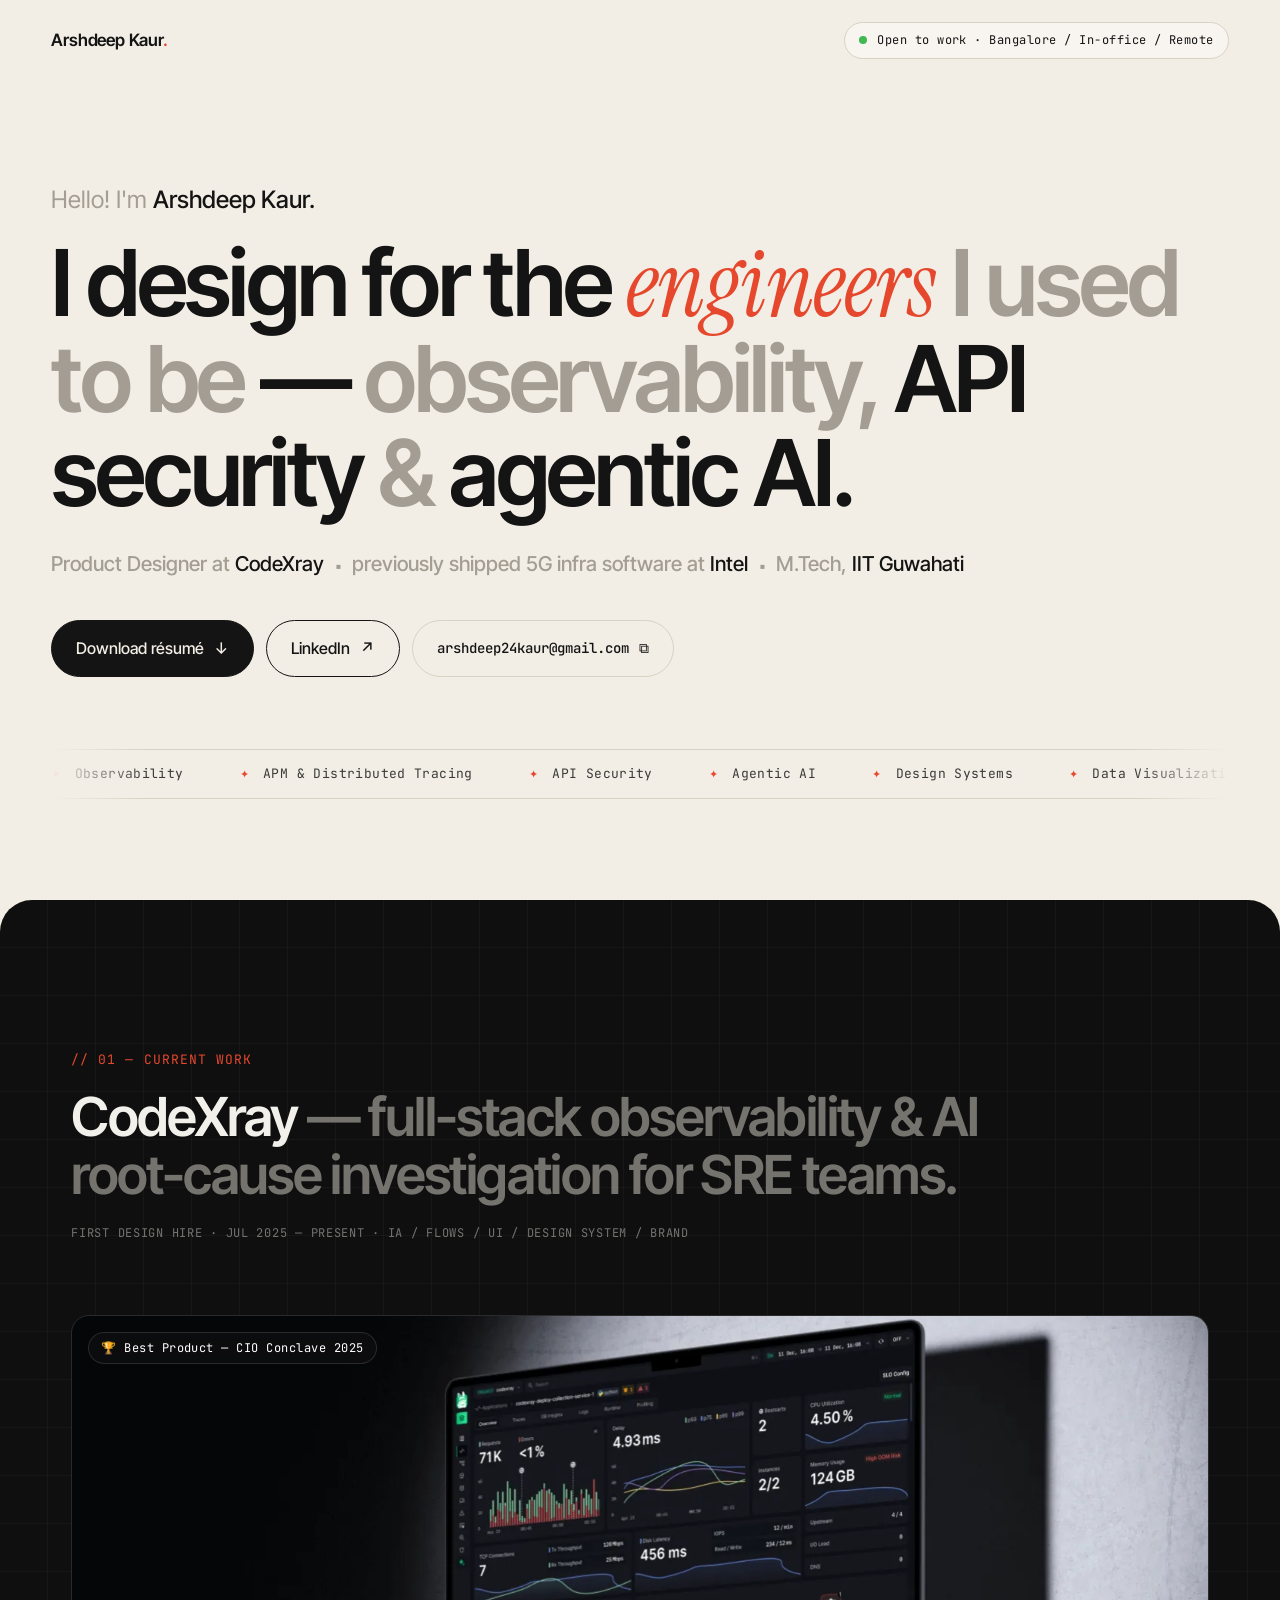
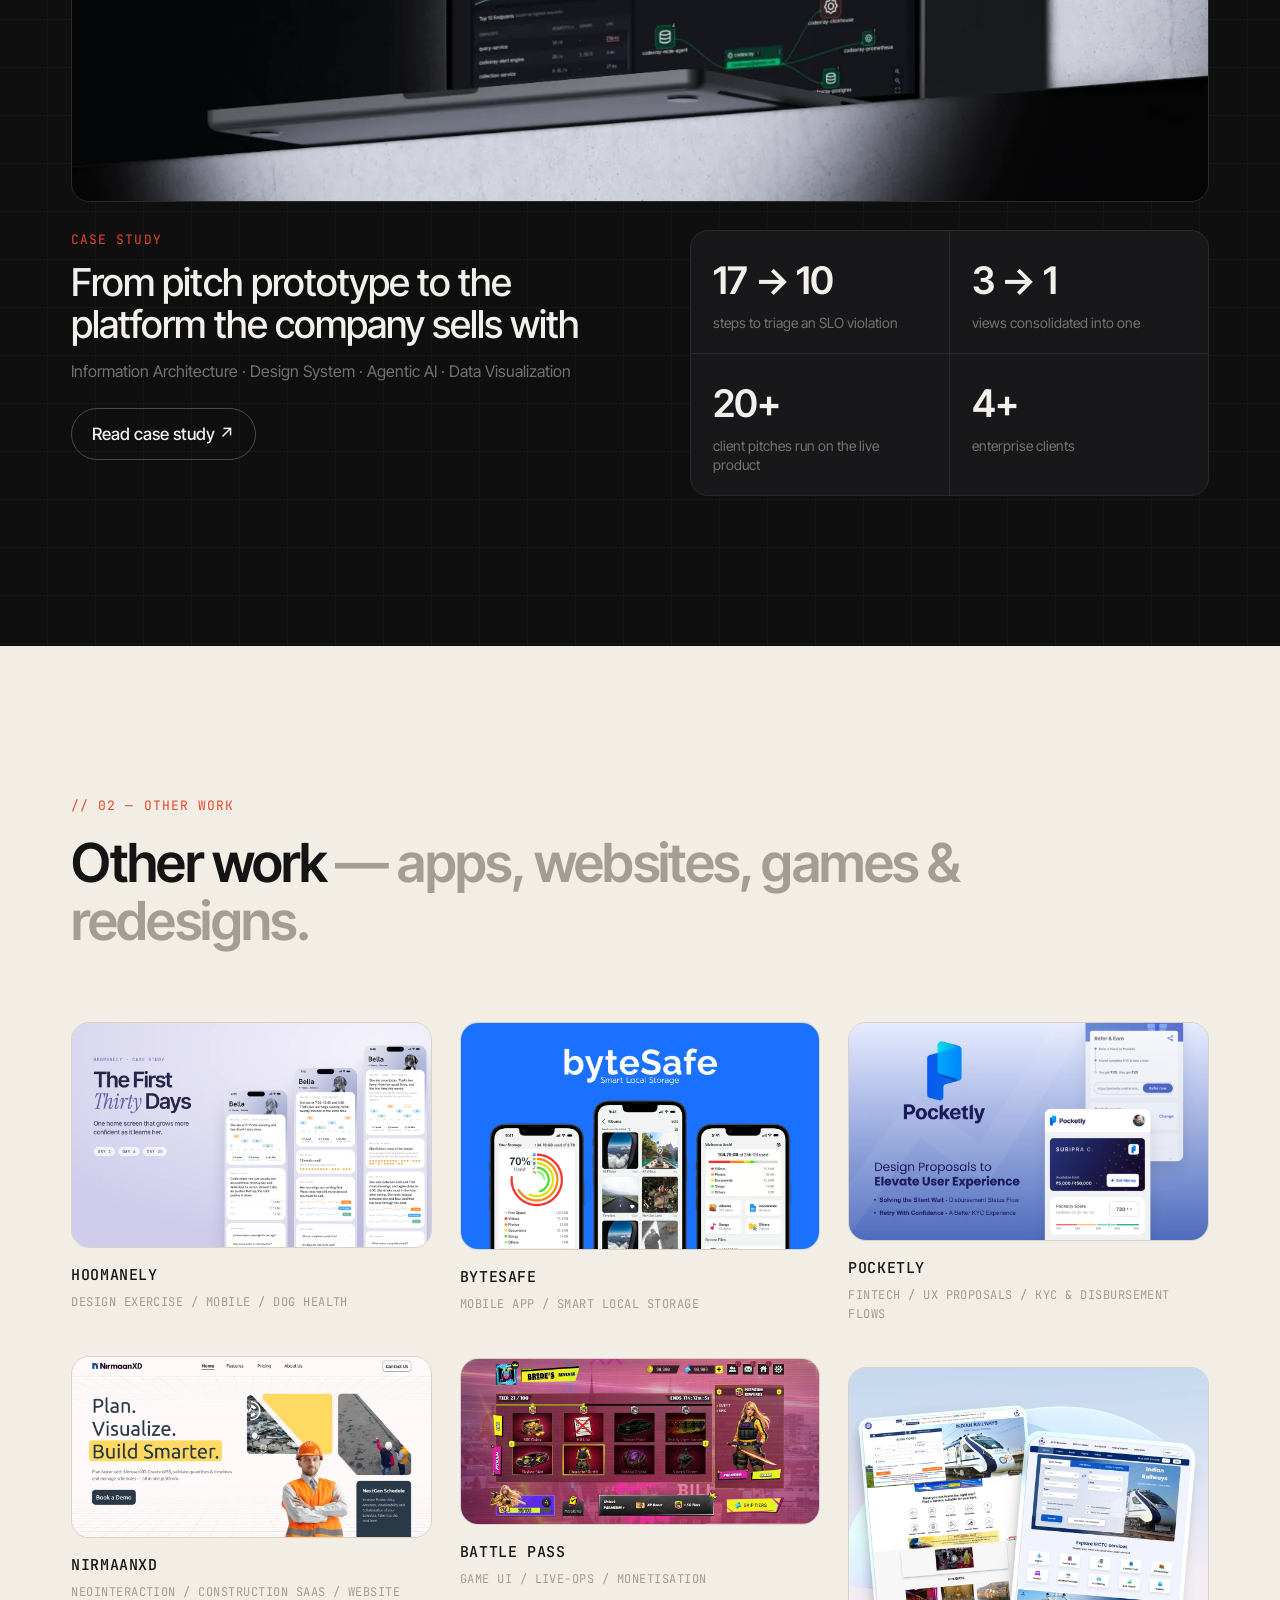
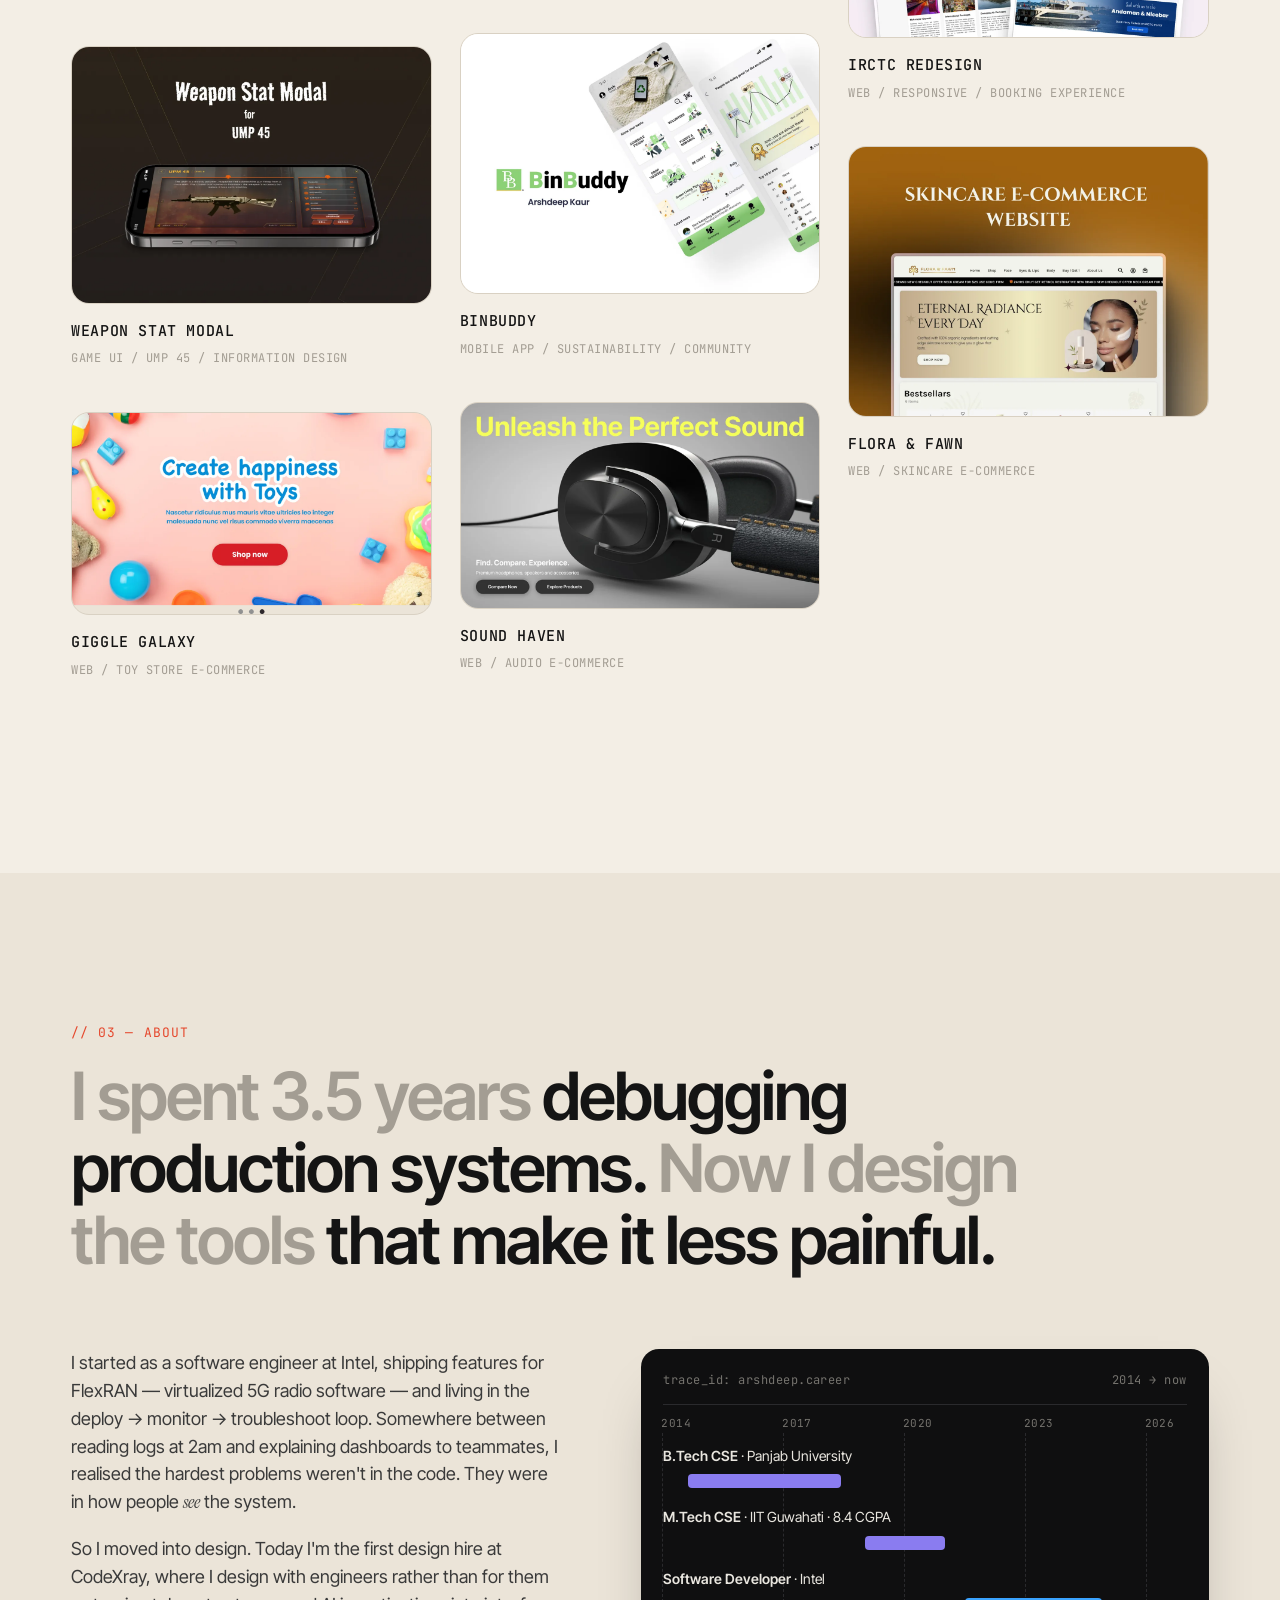
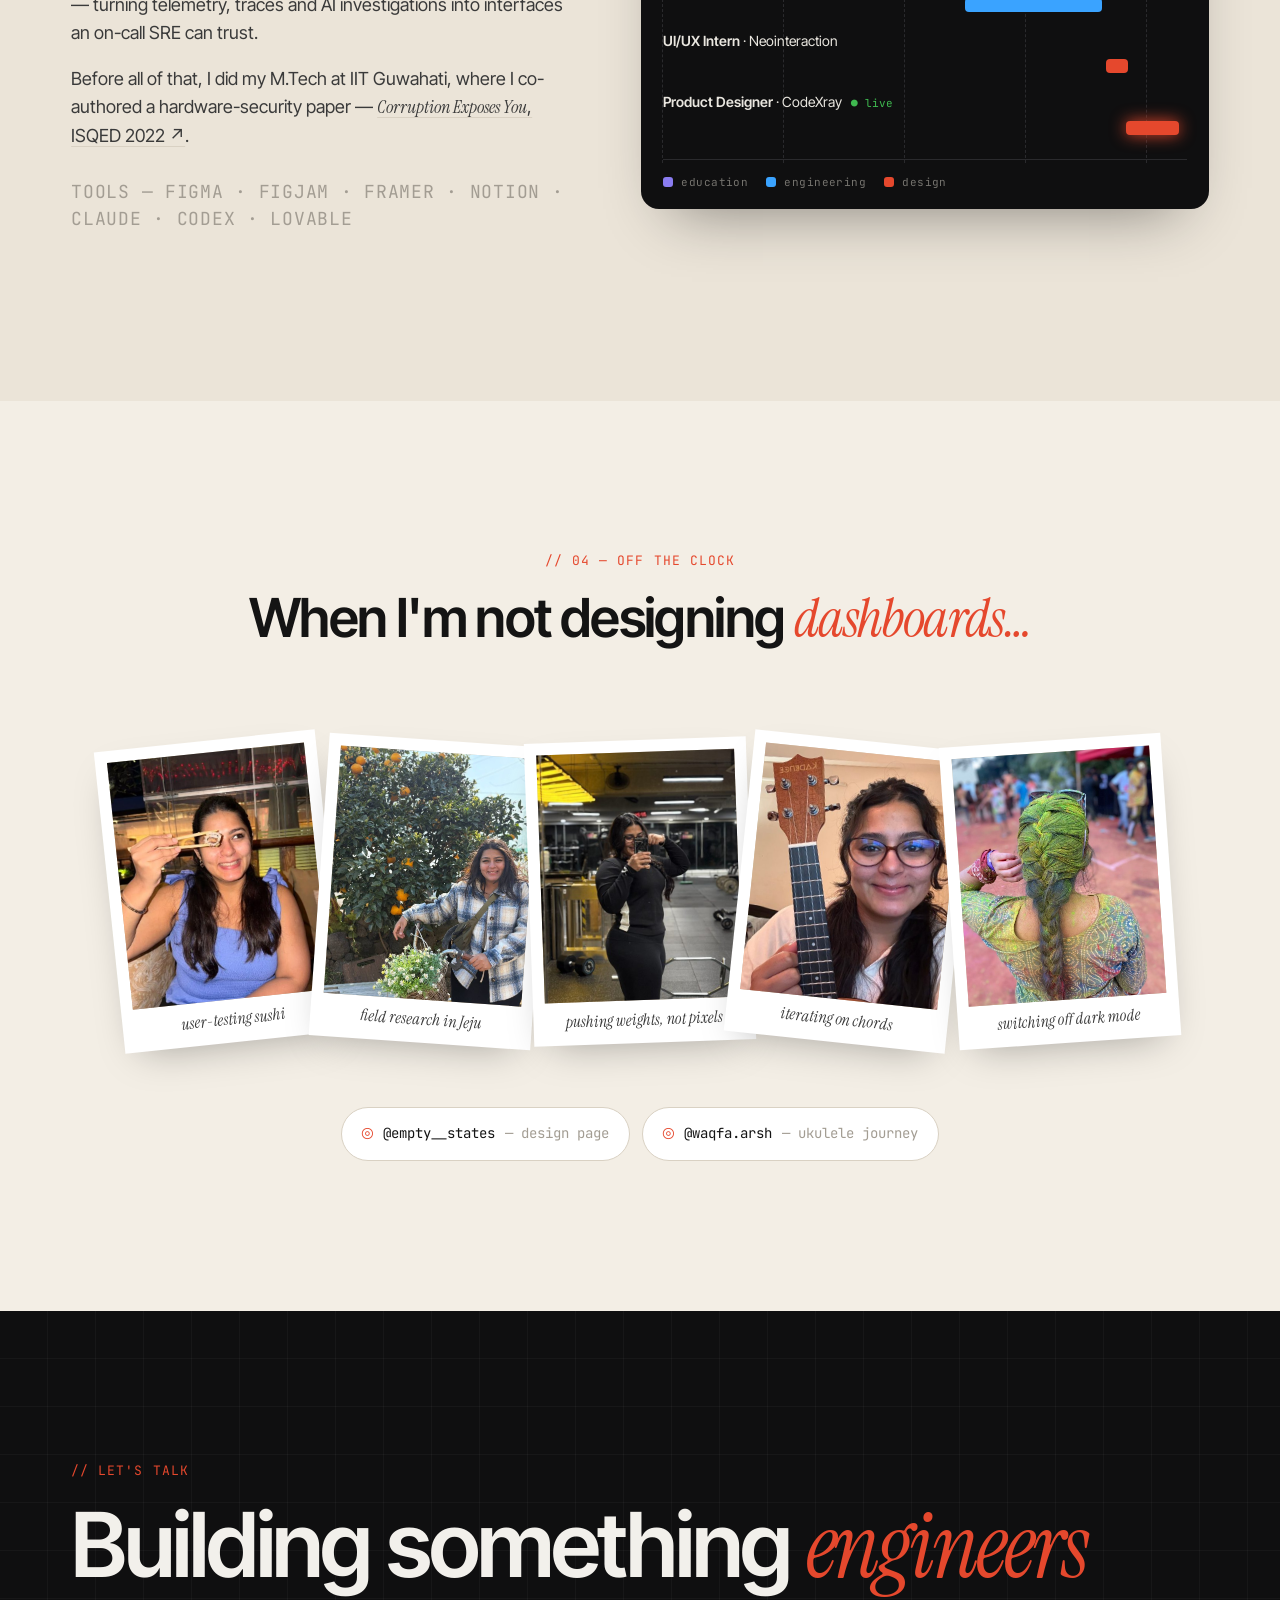
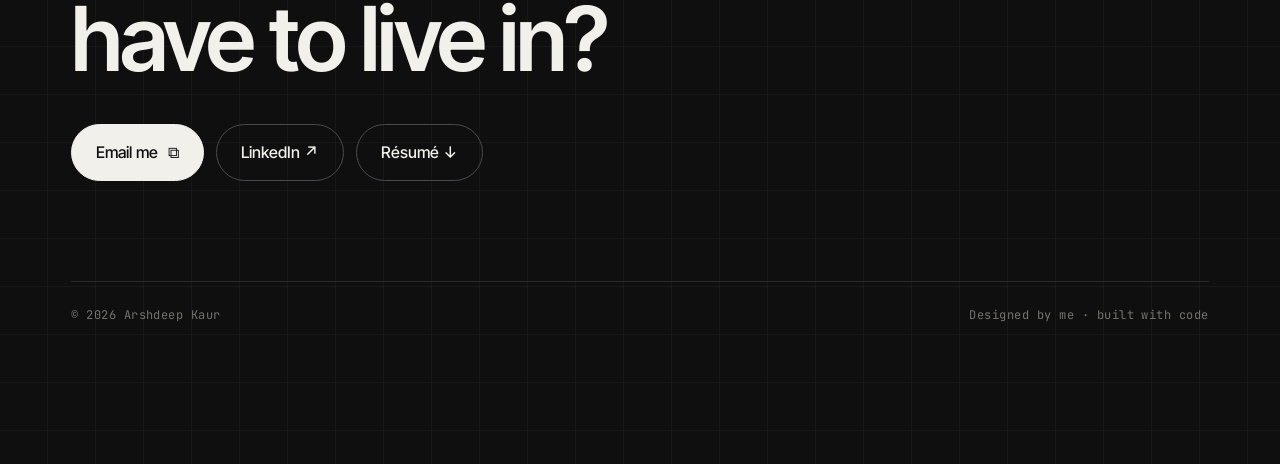
==== index.html @ 804669d0 "Add byteSafe case study page; Hoomanely and byteSafe lead Other work - New bytesafe.html shows the t" ====
<!doctype html>
<html lang="en">
<head>
  <meta charset="utf-8" />
  <meta name="viewport" content="width=device-width, initial-scale=1" />
  <title>Arshdeep Kaur — Product Designer</title>
  <meta name="description" content="Product designer and former software engineer designing observability, API security and agentic AI products for SRE and DevOps teams." />
  <link rel="preconnect" href="https://fonts.googleapis.com" />
  <link rel="preconnect" href="https://fonts.gstatic.com" crossorigin />
  <link href="https://fonts.googleapis.com/css2?family=Instrument+Serif:ital@0;1&family=Inter+Tight:wght@400;500;600;700&family=JetBrains+Mono:wght@400;500&display=swap" rel="stylesheet" />
  <link rel="stylesheet" href="styles.css" />
</head>
<body>

  <!-- ───────────── TOP BAR ───────────── -->
  <header class="topbar">
    <a href="#top" class="logo">Arshdeep Kaur<span class="logo-dot">.</span></a>
    <div class="status"><span class="pulse"></span> Open to work · Bangalore / In-office / Remote</div>
  </header>

  <main id="top">

    <!-- ───────────── 1. HERO (priority 1: who + resume + LinkedIn + email) ───────────── -->
    <section class="hero">
      <p class="hello">Hello! I'm <strong>Arshdeep Kaur.</strong></p>
      <h1 class="headline">
        I design for the <em>engineers</em> <span class="dim">I used to be</span> —
        <span class="dim">observability,</span> API security <span class="dim">&amp;</span> agentic AI.
      </h1>
      <p class="sub">
        <span class="dim">Product Designer at</span> CodeXray <span class="sep">▪</span>
        <span class="dim">previously shipped 5G infra software at</span> Intel <span class="sep">▪</span>
        <span class="dim">M.Tech,</span> IIT Guwahati
      </p>

      <div class="cta-row">
        <a class="btn btn-primary" href="assets/Arshdeep_Kaur_Resume.pdf" target="_blank" rel="noopener">
          Download résumé <span aria-hidden="true">↓</span>
        </a>
        <a class="btn" href="https://www.linkedin.com/in/24arsh/" target="_blank" rel="noopener">
          LinkedIn <span aria-hidden="true">↗</span>
        </a>
        <button class="btn btn-ghost copy-email" data-email="arshdeep24kaur@gmail.com">
          <span class="copy-label">arshdeep24kaur@gmail.com</span> <span aria-hidden="true">⧉</span>
        </button>
      </div>

      <!-- What I design for: domains & skills -->
      <div class="ticker" aria-label="What I design for">
        <div class="ticker-track">
          <span>Observability</span>
          <span>APM &amp; Distributed Tracing</span>
          <span>API Security</span>
          <span>Agentic AI</span>
          <span>Design Systems</span>
          <span>Data Visualization</span>
          <span>Information Architecture</span>
          <span>Enterprise SaaS</span>
          <span>Dashboard &amp; Workflow Design</span>
          <span>Interaction Design</span>
          <span>Prototyping</span>
          <span>Heuristic Evaluation</span>
          <span>Systems Thinking</span>
          <!-- duplicated for seamless loop -->
          <span aria-hidden="true">Observability</span>
          <span aria-hidden="true">APM &amp; Distributed Tracing</span>
          <span aria-hidden="true">API Security</span>
          <span aria-hidden="true">Agentic AI</span>
          <span aria-hidden="true">Design Systems</span>
          <span aria-hidden="true">Data Visualization</span>
          <span aria-hidden="true">Information Architecture</span>
          <span aria-hidden="true">Enterprise SaaS</span>
          <span aria-hidden="true">Dashboard &amp; Workflow Design</span>
          <span aria-hidden="true">Interaction Design</span>
          <span aria-hidden="true">Prototyping</span>
          <span aria-hidden="true">Heuristic Evaluation</span>
          <span aria-hidden="true">Systems Thinking</span>
        </div>
      </div>
    </section>

    <!-- ───────────── 2. CURRENT WORK — CodeXray (priority 1) ───────────── -->
    <section id="work" class="work dark">
      <div class="wrap">
        <div class="section-head">
          <p class="label">// 01 — CURRENT WORK</p>
          <h2>CodeXray <span class="dim">— full-stack observability &amp; AI root-cause investigation for SRE teams.</span></h2>
          <p class="meta">FIRST DESIGN HIRE · JUL 2025 — PRESENT · IA / FLOWS / UI / DESIGN SYSTEM / BRAND</p>
        </div>

        <!-- Case study page: codexray.html (slides in assets/case-studies/codexray-web/) -->
        <a class="feature" href="codexray.html" target="_blank" rel="noopener">
          <div class="cover" style="--img:url('assets/work/codexray.webp');--pos:center 62%">
            <span class="badge">🏆 Best Product — CIO Conclave 2025</span>
          </div>
          <div class="feature-body">
            <div>
              <p class="num">CASE STUDY</p>
              <h3>From pitch prototype to the platform the company sells with</h3>
              <p class="tags">Information Architecture · Design System · Agentic AI · Data Visualization</p>
              <span class="read-link">Read case study ↗</span>
            </div>
            <ul class="stats">
              <li><b>17 → 10</b><span>steps to triage an SLO violation</span></li>
              <li><b>3 → 1</b><span>views consolidated into one</span></li>
              <li><b>20+</b><span>client pitches run on the live product</span></li>
              <li><b>4+</b><span>enterprise clients</span></li>
            </ul>
          </div>
        </a>
      </div>
    </section>

    <!-- ───────────── 3. OTHER WORK (priority 2) ───────────── -->
    <section id="projects" class="projects">
      <div class="wrap">
        <div class="section-head">
          <p class="label">// 02 — OTHER WORK</p>
          <h2>Other work <span class="dim">— apps, websites, games &amp; redesigns.</span></h2>
        </div>

        <!-- Each card: cover in assets/work/, case study PDF in assets/case-studies/ -->
        <div class="proj-grid">
          <a class="proj" href="hoomanely.html" target="_blank" rel="noopener">
            <div class="shot"><img src="assets/work/hoomanely-cover.webp" width="1200" height="750" alt="Hoomanely — The first thirty days of a dog health membership" loading="lazy" /></div>
            <h3>HOOMANELY</h3>
            <p class="mono">DESIGN EXERCISE / MOBILE / DOG HEALTH</p>
          </a>
          <a class="proj" href="bytesafe.html" target="_blank" rel="noopener">
            <div class="shot"><img src="assets/work/bytesafe.webp" width="1200" height="755" alt="byteSafe — Making on-device storage legible" loading="lazy" /></div>
            <h3>BYTESAFE</h3>
            <p class="mono">MOBILE APP / SMART LOCAL STORAGE</p>
          </a>
          <a class="proj" href="assets/case-studies/pocketly.pdf" target="_blank" rel="noopener">
            <div class="shot"><img src="assets/work/pocketly.webp" width="1200" height="726" alt="Pocketly — Design proposals to elevate user experience" loading="lazy" /></div>
            <h3>POCKETLY</h3>
            <p class="mono">FINTECH / UX PROPOSALS / KYC &amp; DISBURSEMENT FLOWS</p>
          </a>
          <a class="proj" href="assets/case-studies/irctc.pdf" target="_blank" rel="noopener">
            <div class="shot"><img src="assets/work/irctc.webp" width="1200" height="900" alt="IRCTC Redesign — Rethinking train booking for India" loading="lazy" /></div>
            <h3>IRCTC REDESIGN</h3>
            <p class="mono">WEB / RESPONSIVE / BOOKING EXPERIENCE</p>
          </a>
          <a class="proj" href="assets/case-studies/nirmaanxd.pdf" target="_blank" rel="noopener">
            <div class="shot"><img src="assets/work/nirmaanxd.webp" width="1200" height="603" alt="NirmaanXD — Plan. Visualize. Build smarter." loading="lazy" /></div>
            <h3>NIRMAANXD</h3>
            <p class="mono">NEOINTERACTION / CONSTRUCTION SAAS / WEBSITE</p>
          </a>
          <a class="proj" href="assets/case-studies/battle-pass.pdf" target="_blank" rel="noopener">
            <div class="shot"><img src="assets/work/battle-pass.webp" width="1200" height="554" alt="Battle Pass — A battle pass players want to grind" loading="lazy" /></div>
            <h3>BATTLE PASS</h3>
            <p class="mono">GAME UI / LIVE-OPS / MONETISATION</p>
          </a>
          <a class="proj" href="assets/case-studies/binbuddy.pdf" target="_blank" rel="noopener">
            <div class="shot"><img src="assets/work/binbuddy.webp" width="1200" height="868" alt="BinBuddy — Turning waste segregation into a habit" loading="lazy" /></div>
            <h3>BINBUDDY</h3>
            <p class="mono">MOBILE APP / SUSTAINABILITY / COMMUNITY</p>
          </a>
          <a class="proj" href="assets/case-studies/weapon-stat.pdf" target="_blank" rel="noopener">
            <div class="shot"><img src="assets/work/weapon-stat.webp" width="1200" height="857" alt="Weapon Stat Modal — Dense stats, read at a glance" loading="lazy" /></div>
            <h3>WEAPON STAT MODAL</h3>
            <p class="mono">GAME UI / UMP 45 / INFORMATION DESIGN</p>
          </a>
          <a class="proj" href="assets/case-studies/flora-n-fawn.pdf" target="_blank" rel="noopener">
            <div class="shot"><img src="assets/work/flora-n-fawn.webp" width="1200" height="900" alt="Flora &amp; Fawn — Ethereal radiance, every day" loading="lazy" /></div>
            <h3>FLORA &AMP; FAWN</h3>
            <p class="mono">WEB / SKINCARE E-COMMERCE</p>
          </a>
          <a class="proj" href="assets/case-studies/sound-haven.pdf" target="_blank" rel="noopener">
            <div class="shot"><img src="assets/work/sound-haven.webp" width="1200" height="686" alt="Sound Haven — Find. Compare. Experience." loading="lazy" /></div>
            <h3>SOUND HAVEN</h3>
            <p class="mono">WEB / AUDIO E-COMMERCE</p>
          </a>
          <a class="proj" href="assets/case-studies/giggle-galaxy.pdf" target="_blank" rel="noopener">
            <div class="shot"><img src="assets/work/giggle-galaxy.webp" width="1200" height="674" alt="Giggle Galaxy — Create happiness with toys" loading="lazy" /></div>
            <h3>GIGGLE GALAXY</h3>
            <p class="mono">WEB / TOY STORE E-COMMERCE</p>
          </a>
        </div>
      </div>
    </section>

    <!-- ───────────── 4. ABOUT — career as a distributed trace (priority 3) ───────────── -->
    <section id="about" class="about">
      <div class="wrap">
        <div class="section-head">
          <p class="label">// 03 — ABOUT</p>
          <h2 class="big">
            <span class="dim">I spent 3.5 years</span> debugging production systems.
            <span class="dim">Now I design the tools</span> that make it less painful.
          </h2>
        </div>

        <div class="about-cols">
          <div class="about-text">
            <p>I started as a software engineer at Intel, shipping features for FlexRAN — virtualized 5G radio software — and living in the deploy → monitor → troubleshoot loop. Somewhere between reading logs at 2am and explaining dashboards to teammates, I realised the hardest problems weren't in the code. They were in how people <em>see</em> the system.</p>
            <p>So I moved into design. Today I'm the first design hire at CodeXray, where I design with engineers rather than for them — turning telemetry, traces and AI investigations into interfaces an on-call SRE can trust.</p>
            <p>Before all of that, I did my M.Tech at IIT Guwahati, where I co-authored a hardware-security paper — <a class="text-link" href="https://ieeexplore.ieee.org/document/9806219" target="_blank" rel="noopener"><em>Corruption Exposes You</em>, ISQED 2022 ↗</a>.</p>
            <p class="mono small">TOOLS — FIGMA · FIGJAM · FRAMER · NOTION · CLAUDE · CODEX · LOVABLE</p>
          </div>

          <!-- Career rendered as a trace waterfall — fitting for an observability designer -->
          <div class="trace" aria-label="Career timeline">
            <div class="trace-head mono">
              <span>trace_id: arshdeep.career</span><span>2014 → now</span>
            </div>
            <div class="trace-axis mono"><span style="--at:0">2014</span><span style="--at:3">2017</span><span style="--at:6">2020</span><span style="--at:9">2023</span><span style="--at:12">2026</span></div>

            <div class="span" style="--s:0.6;--e:4.4" data-kind="edu">
              <div class="span-label"><b>B.Tech CSE</b> · Panjab University</div>
              <div class="span-bar"><i></i></div>
            </div>
            <div class="span" style="--s:5;--e:7" data-kind="edu">
              <div class="span-label"><b>M.Tech CSE</b> · IIT Guwahati · 8.4 CGPA</div>
              <div class="span-bar"><i></i></div>
            </div>
            <div class="span" style="--s:7.5;--e:10.9" data-kind="eng">
              <div class="span-label"><b>Software Developer</b> · Intel</div>
              <div class="span-bar"><i></i></div>
            </div>
            <div class="span" style="--s:11;--e:11.55" data-kind="design">
              <div class="span-label"><b>UI/UX Intern</b> · Neointeraction</div>
              <div class="span-bar"><i></i></div>
            </div>
            <div class="span live" style="--s:11.5;--e:12.8" data-kind="design">
              <div class="span-label"><b>Product Designer</b> · CodeXray <span class="live-tag">● live</span></div>
              <div class="span-bar"><i></i></div>
            </div>

            <div class="trace-legend mono">
              <span data-kind="edu">education</span><span data-kind="eng">engineering</span><span data-kind="design">design</span>
            </div>
          </div>
        </div>
      </div>
    </section>

    <!-- ───────────── 5. LIFE / PERSONAL (priority 4) ───────────── -->
    <section id="life" class="life">
      <div class="wrap">
        <div class="section-head center">
          <p class="label">// 04 — OFF THE CLOCK</p>
          <h2>When I'm not designing <span class="serif">dashboards…</span></h2>
        </div>

        <!--
          Replace photos: drop images in assets/life/ and update --img.
          Edit the caption text under each polaroid.
        -->
        <div class="polaroids">
          <figure class="polaroid" style="--r:-6deg;--img:url('assets/life/sushi.jpg');--pos:50% 35%"><div class="pic"></div><figcaption>user-testing sushi</figcaption></figure>
          <figure class="polaroid" style="--r:4deg;--img:url('assets/life/jeju.jpg');--pos:60% 40%"><div class="pic"></div><figcaption>field research in Jeju</figcaption></figure>
          <figure class="polaroid" style="--r:-2deg;--img:url('assets/life/gym.jpg');--pos:50% 40%"><div class="pic"></div><figcaption>pushing weights, not pixels</figcaption></figure>
          <figure class="polaroid" style="--r:6deg;--img:url('assets/life/ukulele.jpg');--pos:50% 40%"><div class="pic"></div><figcaption>iterating on chords</figcaption></figure>
          <figure class="polaroid" style="--r:-4deg;--img:url('assets/life/holi.jpg');--pos:50% 30%"><div class="pic"></div><figcaption>switching off dark mode</figcaption></figure>
        </div>

        <div class="insta-row">
          <a class="insta" href="https://instagram.com/empty__states" target="_blank" rel="noopener">
            <span class="insta-ico">◎</span> @empty__states <span class="dim">— design page</span>
          </a>
          <a class="insta" href="https://instagram.com/waqfa.arsh" target="_blank" rel="noopener">
            <span class="insta-ico">◎</span> @waqfa.arsh <span class="dim">— ukulele journey</span>
          </a>
        </div>
      </div>
    </section>

    <!-- ───────────── CONTACT ───────────── -->
    <section id="contact" class="contact dark">
      <div class="wrap">
        <p class="label">// LET'S TALK</p>
        <h2 class="contact-title">Building something <em>engineers</em> have to live in?</h2>
        <div class="cta-row">
          <button class="btn btn-primary light copy-email" data-email="arshdeep24kaur@gmail.com">Email me <span aria-hidden="true">⧉</span></button>
          <a class="btn light-outline" href="https://www.linkedin.com/in/24arsh/" target="_blank" rel="noopener">LinkedIn ↗</a>
          <a class="btn light-outline" href="assets/Arshdeep_Kaur_Resume.pdf" target="_blank" rel="noopener">Résumé ↓</a>
        </div>
        <footer class="foot mono">
          <span>© 2026 Arshdeep Kaur</span>
          <span>Designed by me · built with code</span>
        </footer>
      </div>
    </section>
  </main>

  <!-- ───────────── FLOATING DOCK NAV ───────────── -->
  <nav class="dock" aria-label="Sections">
    <a href="#work">Work</a>
    <a href="#projects">Projects</a>
    <a href="#about">About</a>
    <a href="#life">Life</a>
    <a class="dock-cta" href="assets/Arshdeep_Kaur_Resume.pdf" target="_blank" rel="noopener">Résumé ↓</a>
  </nav>

  <div class="toast" role="status" aria-live="polite"></div>

  <script src="script.js"></script>
</body>
</html>
---- styles.css ----
/* ───────────── Tokens ───────────── */
:root {
  --paper: #f3eee5;
  --paper-2: #ebe4d8;
  --ink: #141414;
  --ink-2: #3a3a3a;
  --dim: #a39d93;
  --line: #d9d1c3;
  --accent: #e5482d;        /* signal / alert red */
  --ok: #3fb950;            /* "healthy" green */
  --dark: #0f0f10;
  --dark-2: #18181a;
  --dark-line: #2a2a2d;
  --dark-dim: #75736e;

  --edu: #8a7cf0;
  --eng: #3aa3ff;
  --design: #e5482d;

  --serif: "Instrument Serif", Georgia, serif;
  --sans: "Inter Tight", system-ui, -apple-system, sans-serif;
  --mono: "JetBrains Mono", ui-monospace, monospace;

  --pad: clamp(16px, 4vw, 56px);
  --radius: 18px;
}

* { box-sizing: border-box; margin: 0; padding: 0; }
html { scroll-behavior: smooth; }
body {
  background: var(--paper);
  color: var(--ink);
  font-family: var(--sans);
  font-size: 17px;
  line-height: 1.55;
  -webkit-font-smoothing: antialiased;
  overflow-x: hidden;
}
a { color: inherit; text-decoration: none; }
button { font: inherit; color: inherit; background: none; border: 0; cursor: pointer; }
em { font-family: var(--serif); font-style: italic; font-weight: 400; }
.serif { font-family: var(--serif); font-style: italic; font-weight: 400; }
.mono { font-family: var(--mono); font-size: 13px; letter-spacing: .04em; }
.small { font-size: 12px; }
.dim { color: var(--dim); }
.wrap { max-width: 1240px; margin: 0 auto; padding: 0 var(--pad); }

/* ───────────── Top bar ───────────── */
.topbar {
  position: absolute; inset: 0 0 auto 0; z-index: 5;
  display: flex; justify-content: space-between; align-items: center;
  padding: 22px var(--pad);
}
.logo { font-weight: 600; letter-spacing: -.01em; }
.logo-dot { color: var(--accent); }
.status {
  display: flex; align-items: center; gap: 10px;
  font-family: var(--mono); font-size: 12px; letter-spacing: .04em;
  padding: 8px 14px; border: 1px solid var(--line); border-radius: 999px;
  background: rgba(255,255,255,.4);
}
.pulse { width: 8px; height: 8px; border-radius: 50%; background: var(--ok); position: relative; }
.pulse::after {
  content: ""; position: absolute; inset: -4px; border-radius: 50%;
  border: 2px solid var(--ok); opacity: 0; animation: ping 2s infinite;
}
@keyframes ping { 0% { transform: scale(.5); opacity: .8; } 100% { transform: scale(1.6); opacity: 0; } }

/* ───────────── Hero ───────────── */
.hero {
  min-height: 100svh;
  display: flex; flex-direction: column; justify-content: center;
  padding: 120px var(--pad) 40px;
  max-width: 1340px; margin: 0 auto;
}
.hello { font-size: clamp(18px, 2vw, 24px); color: var(--dim); margin-bottom: 18px; }
.hello strong { color: var(--ink); font-weight: 500; }
.headline {
  font-size: clamp(40px, 7.2vw, 104px);
  line-height: 1.02; letter-spacing: -.035em; font-weight: 600;
  max-width: 14.5em;
}
.headline em { color: var(--accent); letter-spacing: -.01em; }
.sub { margin-top: 28px; font-size: clamp(16px, 1.6vw, 21px); font-weight: 500; }
.sep { color: var(--dim); margin: 0 6px; font-size: .7em; }

.cta-row { display: flex; flex-wrap: wrap; gap: 12px; margin-top: 40px; }
.btn {
  display: inline-flex; align-items: center; gap: 10px;
  padding: 15px 24px; border-radius: 999px;
  border: 1.5px solid var(--ink); font-weight: 500; font-size: 16px;
  transition: transform .2s ease, box-shadow .2s ease, background .2s;
  box-shadow: 0 0 0 var(--ink);
}
.btn:hover { transform: translate(-3px, -3px); box-shadow: 4px 4px 0 var(--ink); }
.btn-primary { background: var(--ink); color: var(--paper); }
.btn-primary:hover { box-shadow: 4px 4px 0 var(--accent); }
.btn-ghost { border-color: var(--line); font-family: var(--mono); font-size: 14px; }
.btn-ghost:hover { border-color: var(--ink); }

/* Ticker */
.ticker {
  margin-top: clamp(48px, 8vh, 96px);
  border-top: 1px solid var(--line); border-bottom: 1px solid var(--line);
  overflow: hidden; mask-image: linear-gradient(90deg, transparent, #000 8%, #000 92%, transparent);
}
.ticker-track {
  display: flex; gap: 56px; width: max-content; padding: 14px 0;
  font-family: var(--mono); font-size: 13px; letter-spacing: .03em; color: var(--ink-2);
  animation: scroll 40s linear infinite;
}
.ticker-track span::before { content: "✦"; color: var(--accent); margin-right: 14px; font-size: 11px; }
.ticker-track b { color: var(--ink); font-weight: 500; }
.ticker:hover .ticker-track { animation-play-state: paused; }
@keyframes scroll { to { transform: translateX(-50%); } }

/* ───────────── Section heads ───────────── */
section { padding: clamp(80px, 12vw, 150px) 0; }
.label { font-family: var(--mono); font-size: 13px; letter-spacing: .08em; color: var(--accent); margin-bottom: 18px; }
.section-head { margin-bottom: clamp(40px, 6vw, 72px); max-width: 980px; }
.section-head.center { text-align: center; margin-left: auto; margin-right: auto; }
.section-head h2 { font-size: clamp(30px, 4.2vw, 56px); line-height: 1.08; letter-spacing: -.03em; font-weight: 600; }
.section-head h2.big { font-size: clamp(32px, 5.2vw, 72px); }
.section-head .meta { font-family: var(--mono); font-size: 12px; letter-spacing: .06em; margin-top: 20px; color: var(--dark-dim); }

/* ───────────── Dark sections ───────────── */
.dark {
  background-color: var(--dark); color: #f2f0eb;
  background-image:
    linear-gradient(rgba(255,255,255,.035) 1px, transparent 1px),
    linear-gradient(90deg, rgba(255,255,255,.035) 1px, transparent 1px);
  background-size: 48px 48px;
  background-position: -1px -1px;
}
.dark .dim { color: var(--dark-dim); }
.work { border-radius: 32px 32px 0 0; }

/* Featured case study */
.feature { display: block; }
.feature .cover { aspect-ratio: 21 / 9; }
.feature-body { display: grid; grid-template-columns: 1.1fr 1fr; gap: 48px; margin-top: 28px; align-items: start; }
.stats { list-style: none; display: grid; grid-template-columns: 1fr 1fr; gap: 1px; background: var(--dark-line); border: 1px solid var(--dark-line); border-radius: var(--radius); overflow: hidden; }
.stats li { background: var(--dark-2); padding: 20px 22px; display: flex; flex-direction: column; gap: 4px; }
.stats b { font-size: clamp(26px, 3vw, 38px); font-weight: 600; letter-spacing: -.02em; }
.stats span { color: var(--dark-dim); font-size: 14px; line-height: 1.35; }
.read-link { display: inline-block; margin-top: 24px; padding: 12px 20px; border: 1.5px solid #4a4a4f; border-radius: 999px; font-weight: 500; transition: border-color .2s, background .2s; }
.feature:hover .read-link { border-color: #f2f0eb; background: #f2f0eb; color: var(--dark); }
.cover {
  position: relative; border-radius: var(--radius); overflow: hidden;
  background: var(--img, none) var(--pos, center) / cover no-repeat, linear-gradient(135deg, #1d1d20, #121214);
  border: 1px solid var(--dark-line);
  transition: transform .5s cubic-bezier(.2,.7,.2,1);
}
.feature:hover .cover { transform: scale(.985); }
.badge {
  position: absolute; top: 16px; left: 16px; z-index: 1;
  font-family: var(--mono); font-size: 12px; letter-spacing: .04em;
  background: rgba(15,15,16,.75); backdrop-filter: blur(8px);
  border: 1px solid rgba(255,255,255,.12); color: #fff;
  padding: 6px 12px; border-radius: 999px;
}
.num { font-family: var(--mono); color: var(--accent); font-size: 13px; letter-spacing: .08em; }
.feature h3 { font-size: clamp(26px, 3vw, 40px); line-height: 1.1; letter-spacing: -.025em; font-weight: 500; margin-top: 10px; }
.tags { color: var(--dark-dim); margin-top: 14px; font-size: 16px; }

/* ───────────── Other work ───────────── */
.proj-grid { columns: 3; column-gap: 28px; }
.proj-grid.js-masonry { display: flex; gap: 28px; align-items: flex-start; }
.proj-col { flex: 1; min-width: 0; }
.proj { display: block; break-inside: avoid; margin-bottom: 44px; }
.shot {
  border-radius: var(--radius); overflow: hidden; border: 1px solid var(--line);
  background: var(--paper-2); transition: transform .5s cubic-bezier(.2,.7,.2,1);
}
.shot img { display: block; width: 100%; height: auto; }
.shot.portrait { aspect-ratio: 4 / 5; display: flex; justify-content: center; padding-top: 6%; background: linear-gradient(160deg, #e7e2f7, #d9d3ee); }
.shot.portrait img { width: auto; height: 100%; border-radius: 22px 22px 0 0; box-shadow: 0 20px 40px -20px rgba(0,0,0,.4); }
.proj:hover .shot { transform: scale(.985); }
.proj h3 { font-family: var(--mono); font-weight: 500; font-size: 15px; letter-spacing: .04em; margin-top: 16px; }
.proj:hover h3 { color: var(--accent); }
.proj .mono { color: var(--dim); margin-top: 6px; font-size: 12px; }
.text-link { text-decoration: underline; text-decoration-color: var(--line); text-underline-offset: 4px; }
.text-link:hover { text-decoration-color: var(--accent); }

/* ───────────── About + Trace ───────────── */
.about { background: var(--paper-2); }
.about-cols { display: grid; grid-template-columns: 1fr 1.15fr; gap: clamp(32px, 6vw, 88px); align-items: start; }
.about-text p { margin-bottom: 18px; color: var(--ink-2); font-size: 18px; }
.about-text .mono { color: var(--dim); margin-top: 28px; }

.trace {
  --total: 13;
  background: var(--dark); color: #e9e6df; border-radius: var(--radius);
  padding: 22px 22px 18px; font-size: 14px;
  box-shadow: 0 30px 60px -30px rgba(0,0,0,.45);
}
.trace-head { display: flex; justify-content: space-between; color: var(--dark-dim); padding-bottom: 14px; border-bottom: 1px solid var(--dark-line); font-size: 12px; }
.trace-axis { position: relative; height: 28px; color: var(--dark-dim); font-size: 11px; }
.trace-axis span { position: absolute; top: 10px; left: calc(var(--at) / var(--total) * 100%); transform: translateX(-2px); }
.trace-axis span::before { content: ""; position: absolute; left: 1px; top: 18px; height: 330px; border-left: 1px dashed var(--dark-line); pointer-events: none; }
.trace { position: relative; overflow: hidden; }
.span { position: relative; padding: 12px 0 6px; }
.span-label { font-size: 14px; margin-bottom: 8px; position: relative; z-index: 1; }
.span-label b { font-weight: 600; }
.span-bar { height: 14px; position: relative; z-index: 1; }
.span-bar i {
  position: absolute; top: 0; height: 100%; border-radius: 4px;
  left: calc(var(--s) / var(--total) * 100%);
  width: calc((var(--e) - var(--s)) / var(--total) * 100%);
  background: var(--c); min-width: 6px;
  transform-origin: left; transform: scaleX(0);
  transition: transform 1s cubic-bezier(.2,.7,.2,1);
}
.trace.in .span-bar i { transform: scaleX(1); }
.trace.in .span:nth-of-type(2) .span-bar i { transition-delay: .15s; }
.trace.in .span:nth-of-type(3) .span-bar i { transition-delay: .3s; }
.trace.in .span:nth-of-type(4) .span-bar i { transition-delay: .45s; }
.trace.in .span:nth-of-type(5) .span-bar i { transition-delay: .6s; }
[data-kind="edu"] { --c: var(--edu); }
[data-kind="eng"] { --c: var(--eng); }
[data-kind="design"] { --c: var(--design); }
.live .span-bar i { box-shadow: 0 0 16px var(--design); }
.live-tag { color: var(--ok); font-family: var(--mono); font-size: 11px; margin-left: 6px; }
.trace-legend { display: flex; gap: 18px; margin-top: 18px; padding-top: 14px; border-top: 1px solid var(--dark-line); font-size: 11px; color: var(--dark-dim); }
.trace-legend span::before { content: ""; display: inline-block; width: 10px; height: 10px; border-radius: 3px; background: var(--c); margin-right: 8px; vertical-align: -1px; }

/* ───────────── Life ───────────── */
.life .section-head h2 .serif { color: var(--accent); }
.polaroids { display: flex; justify-content: center; flex-wrap: wrap; gap: 0; padding: 20px 0 40px; }
.polaroid {
  background: #fff; padding: 12px 12px 0; width: clamp(160px, 18vw, 222px);
  box-shadow: 0 16px 40px -18px rgba(0,0,0,.35);
  transform: rotate(var(--r)); margin: 0 -6px 24px;
  transition: transform .35s cubic-bezier(.2,.7,.2,1), z-index 0s;
  position: relative;
}
.polaroid:hover { transform: rotate(0) scale(1.08) translateY(-10px); z-index: 3; }
.polaroid .pic {
  aspect-ratio: 4 / 5; background: var(--img, none) var(--pos, center) / cover no-repeat,
    linear-gradient(160deg, #d9cbb5, #b9a789);
}
.polaroid figcaption { font-family: var(--serif); font-style: italic; font-size: 16px; line-height: 1.2; text-align: center; padding: 10px 4px 14px; color: var(--ink-2); }
.insta-row { display: flex; justify-content: center; flex-wrap: wrap; gap: 12px; }
.insta {
  display: inline-flex; align-items: center; gap: 10px; padding: 12px 20px; border-radius: 999px;
  border: 1px solid var(--line); background: #fff; font-family: var(--mono); font-size: 14px;
  transition: border-color .2s, transform .2s;
}
.insta:hover { border-color: var(--ink); transform: translateY(-2px); }
.insta-ico { color: var(--accent); font-size: 18px; }

/* ───────────── Contact ───────────── */
.contact { padding-bottom: 140px; }
.contact .label { color: var(--accent); }
.contact-title { font-size: clamp(40px, 7vw, 100px); line-height: 1.02; letter-spacing: -.035em; font-weight: 600; max-width: 12em; }
.contact-title em { color: var(--accent); }
.btn.light { background: #f2f0eb; color: var(--dark); border-color: #f2f0eb; }
.btn.light:hover { box-shadow: 4px 4px 0 var(--accent); }
.btn.light-outline { border-color: #4a4a4f; color: #f2f0eb; }
.btn.light-outline:hover { border-color: #f2f0eb; box-shadow: 4px 4px 0 #f2f0eb; }
.foot { display: flex; justify-content: space-between; flex-wrap: wrap; gap: 8px; margin-top: 100px; padding-top: 24px; border-top: 1px solid var(--dark-line); color: var(--dark-dim); font-size: 12px; }

/* ───────────── Dock ───────────── */
.dock {
  position: fixed; left: 50%; bottom: 20px; z-index: 20;
  transform: translate(-50%, 140%); opacity: 0;
  display: flex; align-items: center; gap: 4px; padding: 6px;
  background: rgba(20,20,20,.82); backdrop-filter: blur(14px) saturate(1.4);
  border: 1px solid rgba(255,255,255,.08); border-radius: 999px;
  box-shadow: 0 20px 40px -12px rgba(0,0,0,.4);
  transition: transform .45s cubic-bezier(.2,.7,.2,1), opacity .3s;
}
.dock.show { transform: translate(-50%, 0); opacity: 1; }
.dock a { color: #cfcac1; font-size: 14px; padding: 9px 14px; border-radius: 999px; transition: background .2s, color .2s; white-space: nowrap; }
.dock a:hover, .dock a.active { color: #fff; background: rgba(255,255,255,.1); }
.dock .dock-cta { background: var(--accent); color: #fff; font-weight: 500; }
.dock .dock-cta:hover { background: #ff5a3c; }

/* Toast */
.toast {
  position: fixed; top: 20px; left: 50%; transform: translate(-50%, -150%);
  background: var(--ink); color: var(--paper); padding: 10px 18px; border-radius: 999px;
  font-family: var(--mono); font-size: 13px; z-index: 30; transition: transform .35s ease, visibility .35s; visibility: hidden;
}
.toast.show { transform: translate(-50%, 0); visibility: visible; }

/* Reveal on scroll */
.reveal { opacity: 0; transform: translateY(28px); transition: opacity .8s ease, transform .8s cubic-bezier(.2,.7,.2,1); }
.reveal.in { opacity: 1; transform: none; }

/* ───────────── Responsive ───────────── */
@media (max-width: 900px) {
  .feature .cover { aspect-ratio: 16 / 10; }
  .feature-body { grid-template-columns: 1fr; gap: 28px; }
  .proj-grid { columns: 2; }
  .about-cols { grid-template-columns: 1fr; }
}
@media (max-width: 600px) {
  .status { display: none; }
  .proj-grid { columns: 1; }
  .dock a { padding: 8px 10px; font-size: 13px; }
  .dock a[href="#life"] { display: none; }
  .polaroid { margin: 0 -10px 18px; width: 44vw; }
  .btn { padding: 13px 18px; font-size: 15px; }
  .btn-ghost .copy-label { font-size: 12px; }
}
@media (prefers-reduced-motion: reduce) {
  *, *::before, *::after { animation: none !important; transition: none !important; }
  .reveal { opacity: 1; transform: none; }
  .span-bar i { transform: none; }
}
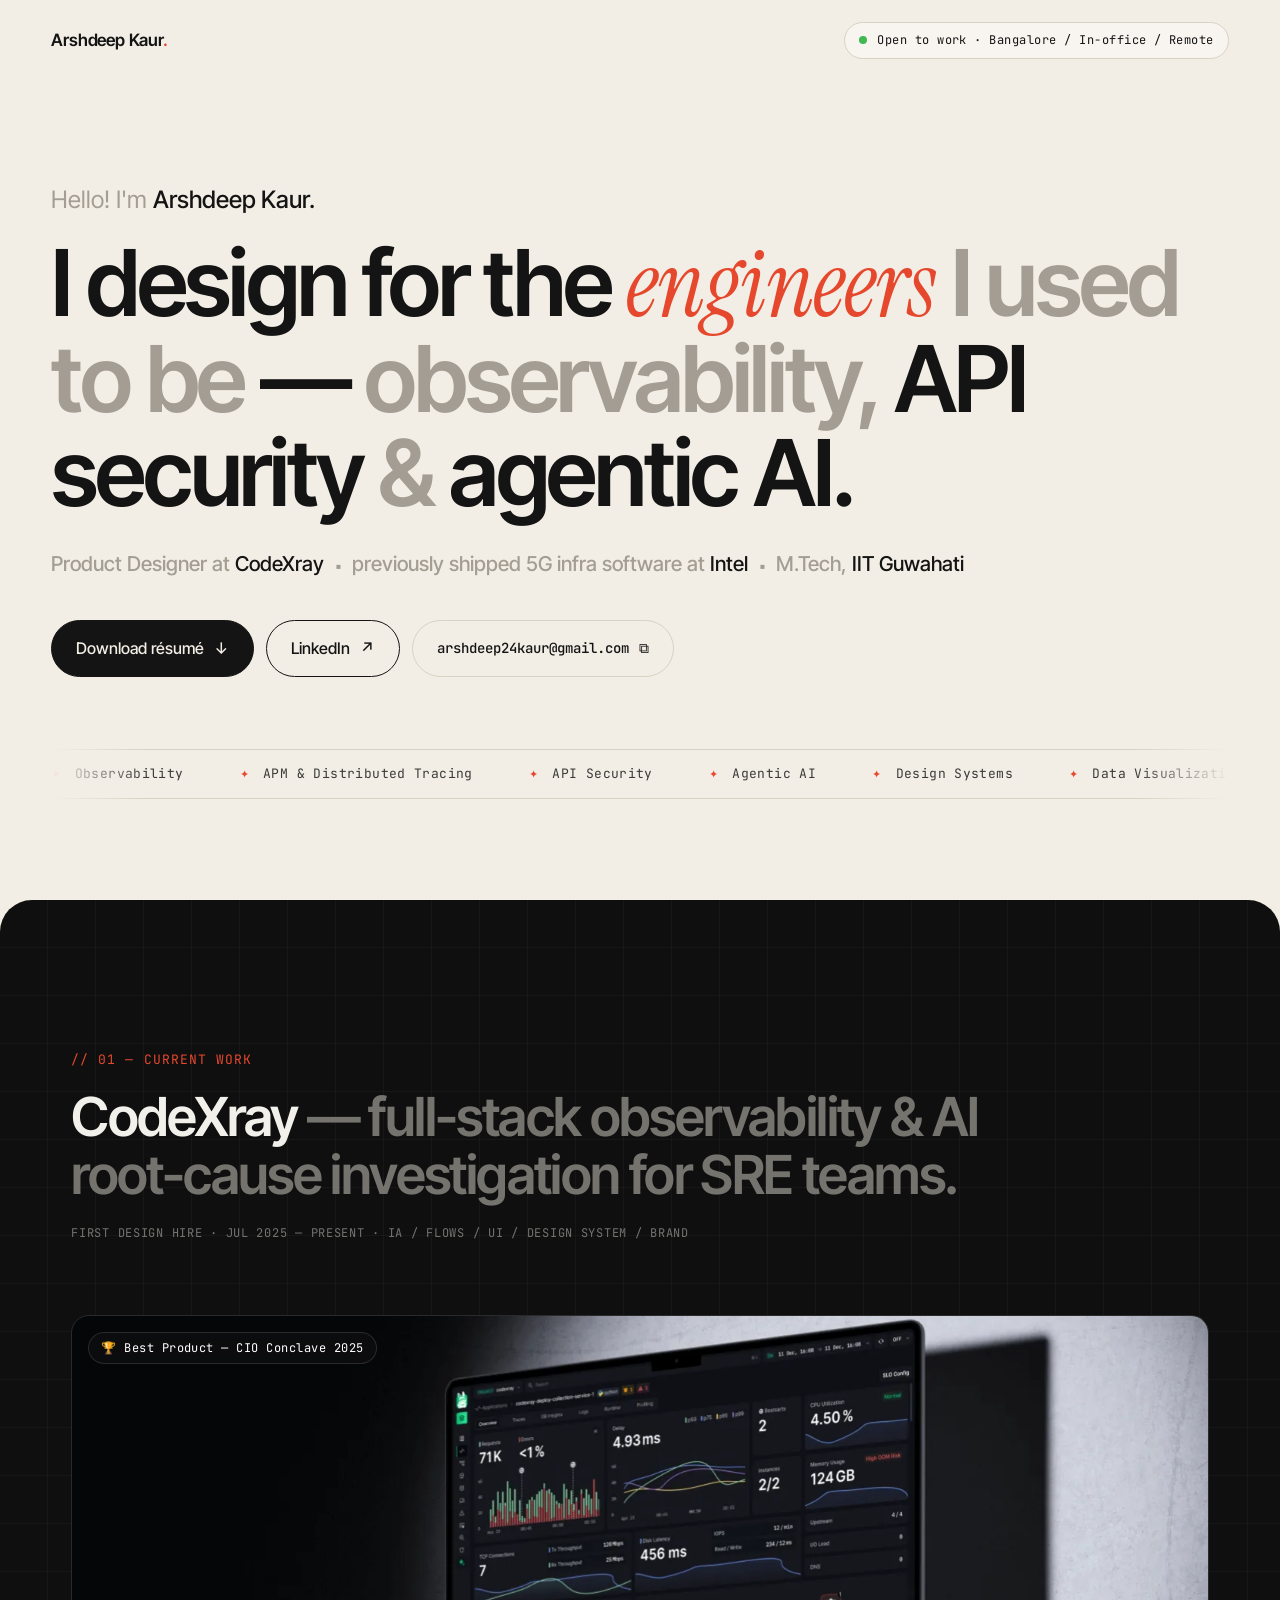
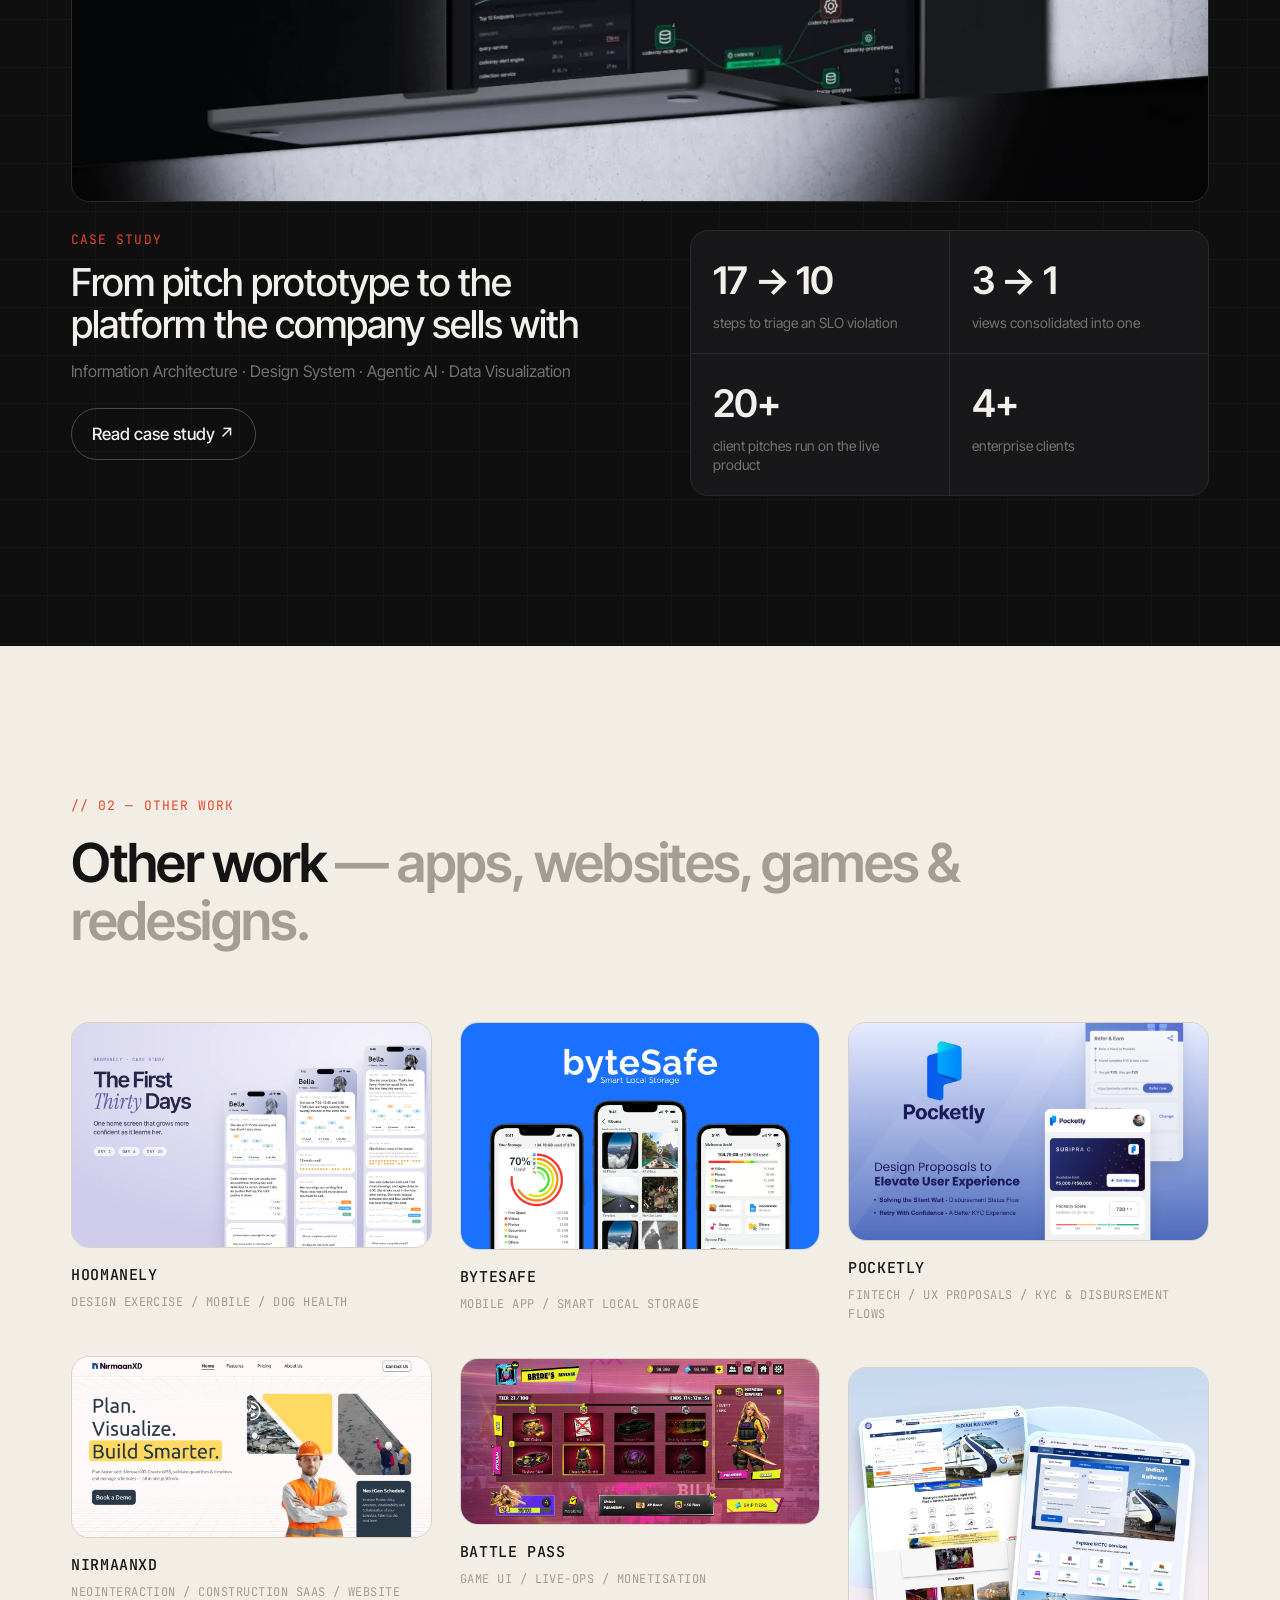
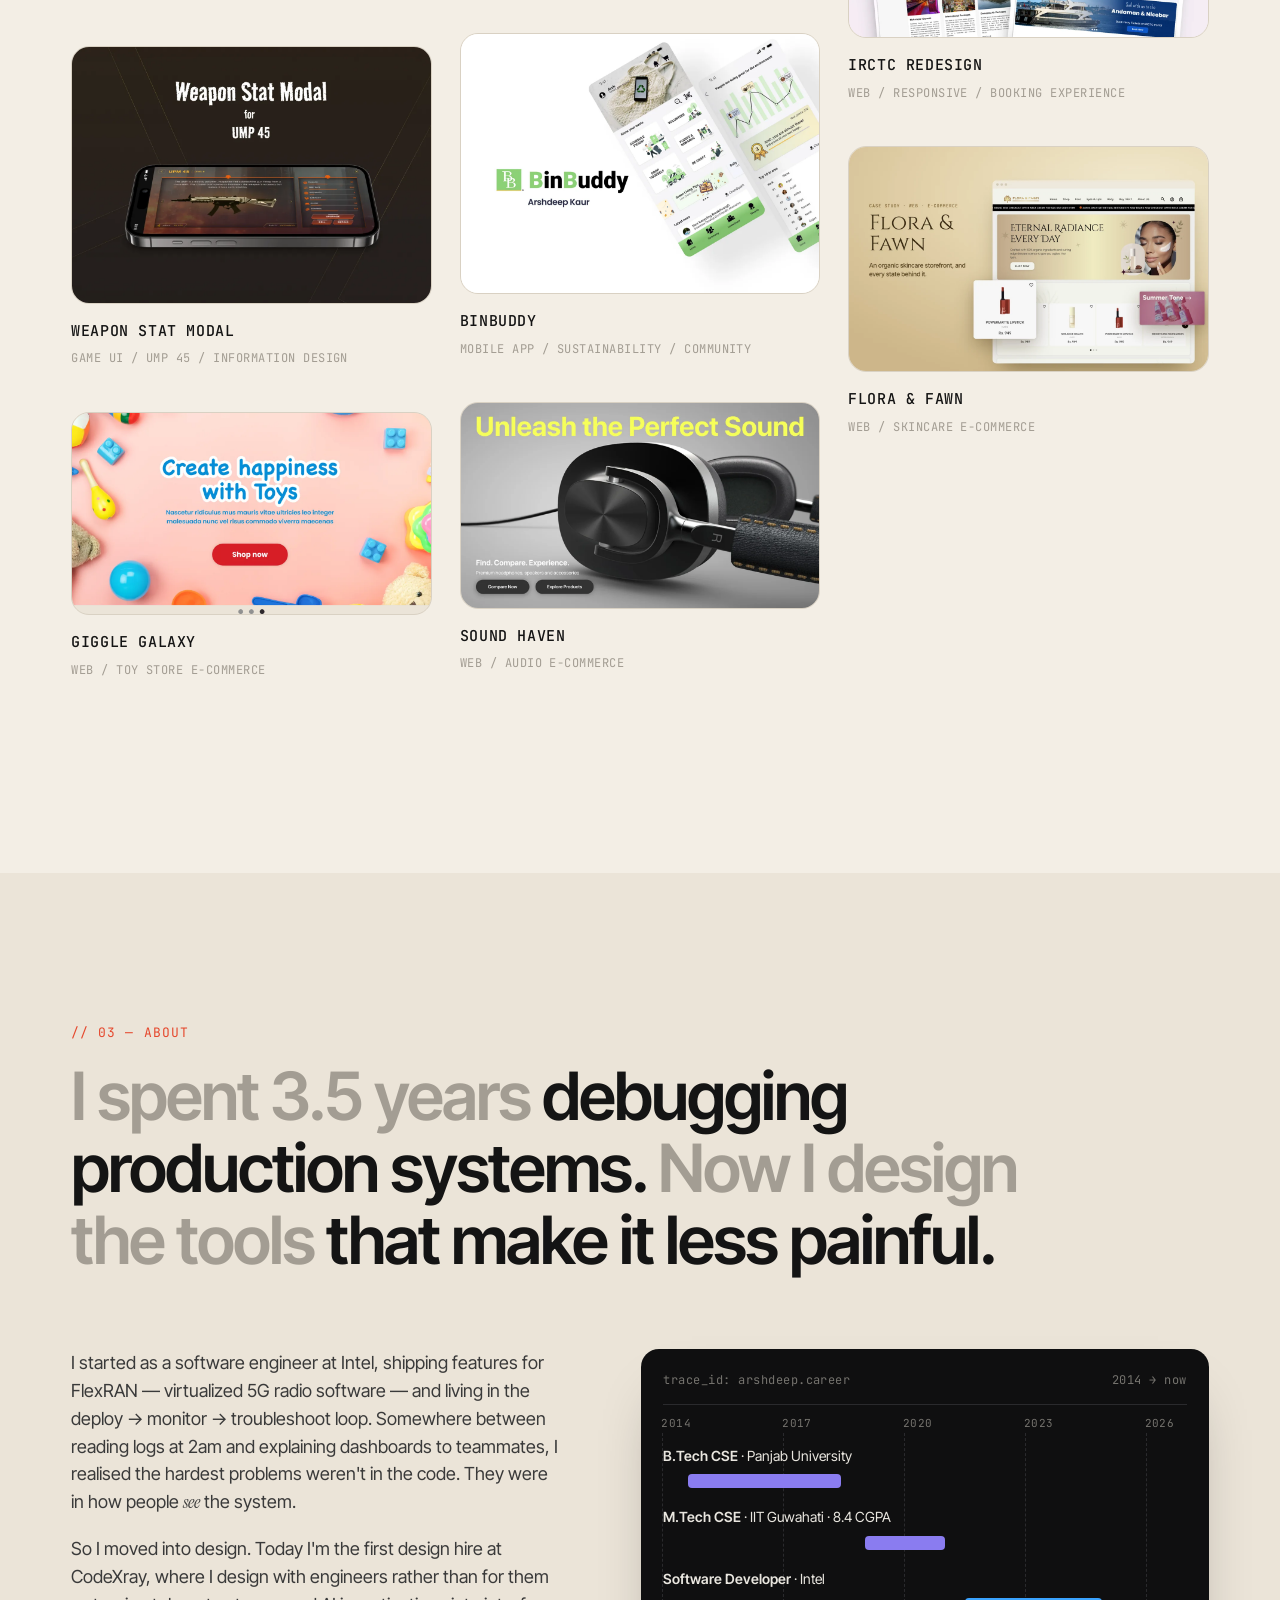
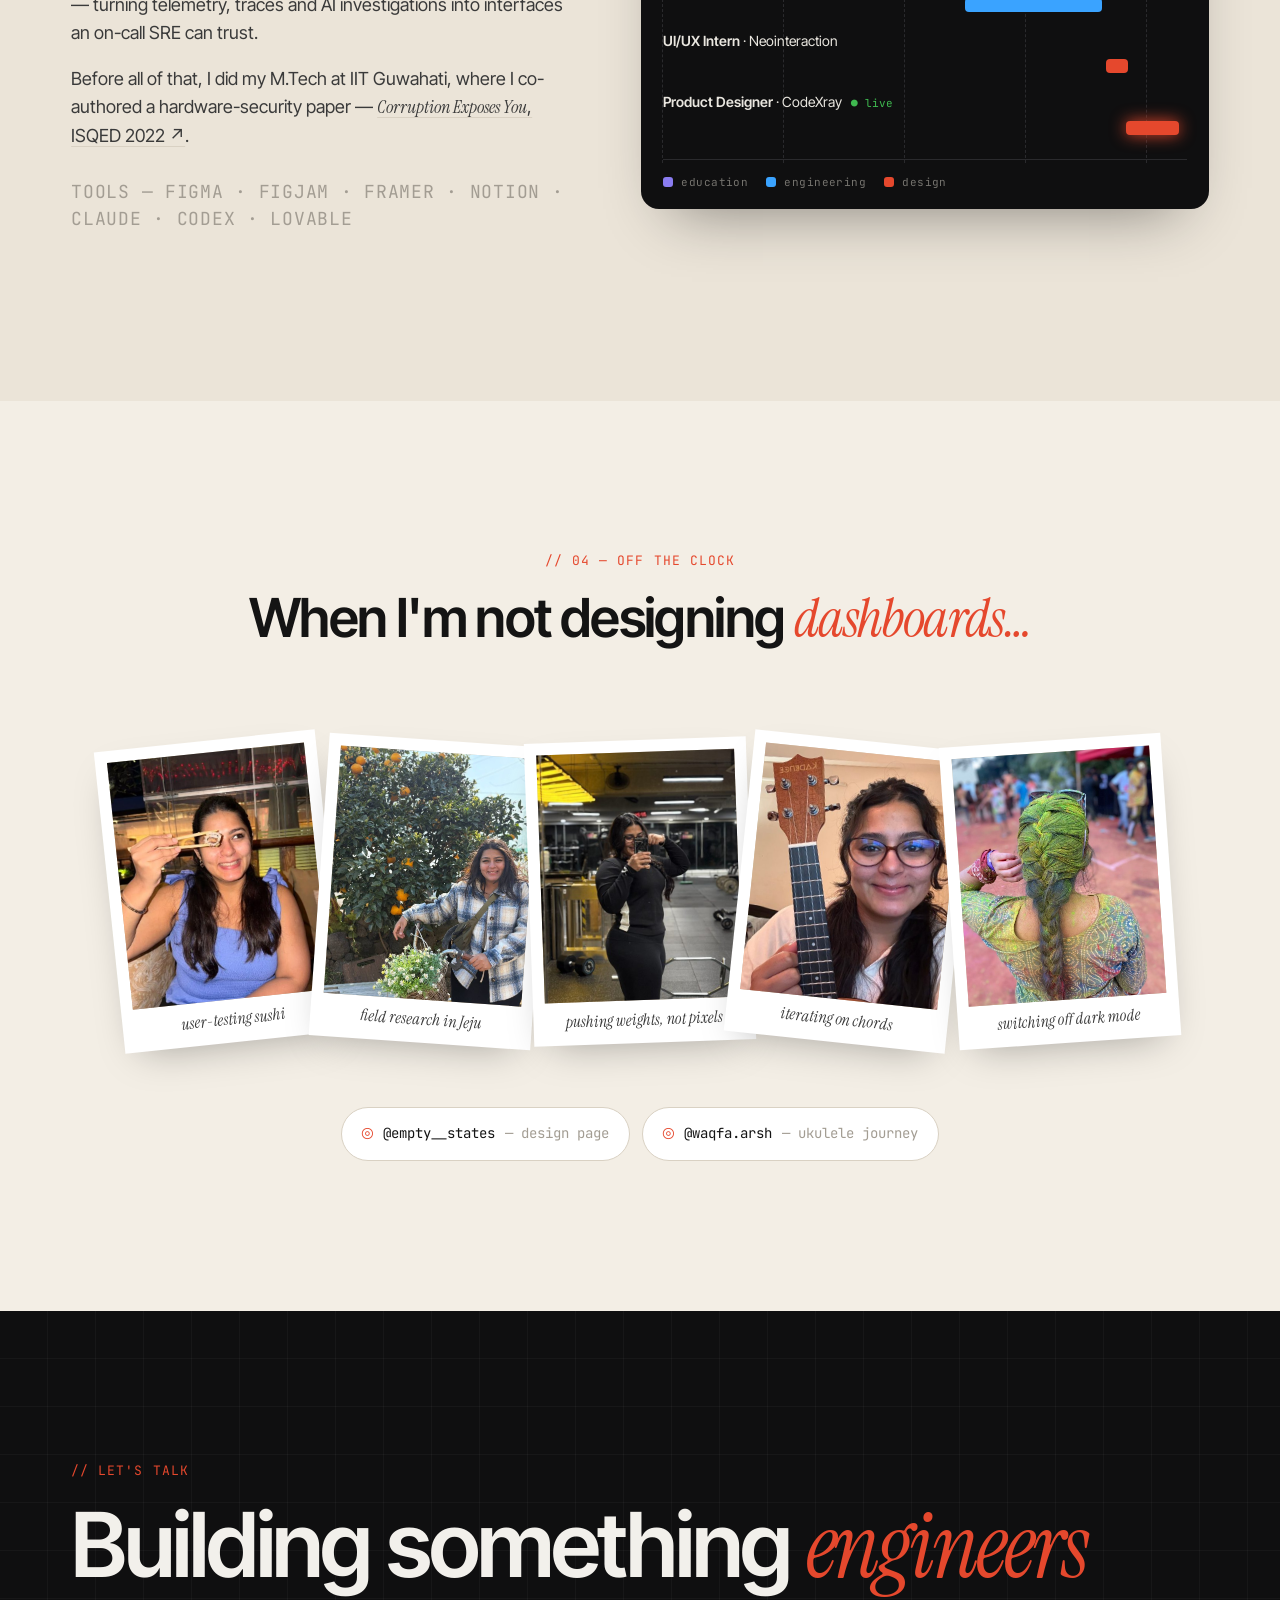
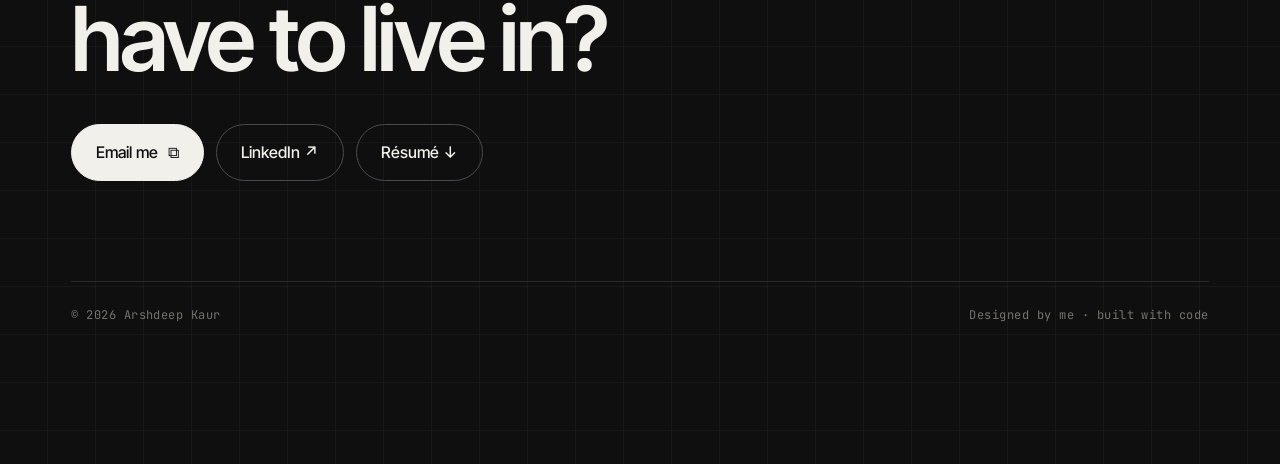
==== commit fbc3a422: "Add Flora & Fawn case study page and new cover - flora-n-fawn.html: landing page in a browser frame," ====
--- a/index.html
+++ b/index.html
@@ -161,9 +161,9 @@
             <h3>WEAPON STAT MODAL</h3>
             <p class="mono">GAME UI / UMP 45 / INFORMATION DESIGN</p>
           </a>
-          <a class="proj" href="assets/case-studies/flora-n-fawn.pdf" target="_blank" rel="noopener">
-            <div class="shot"><img src="assets/work/flora-n-fawn.webp" width="1200" height="900" alt="Flora &amp; Fawn — Ethereal radiance, every day" loading="lazy" /></div>
-            <h3>FLORA &AMP; FAWN</h3>
+          <a class="proj" href="flora-n-fawn.html" target="_blank" rel="noopener">
+            <div class="shot"><img src="assets/work/flora-n-fawn-cover.webp" width="1200" height="750" alt="Flora &amp; Fawn — an organic skincare storefront and its components" loading="lazy" /></div>
+            <h3>FLORA &amp; FAWN</h3>
             <p class="mono">WEB / SKINCARE E-COMMERCE</p>
           </a>
           <a class="proj" href="assets/case-studies/sound-haven.pdf" target="_blank" rel="noopener">
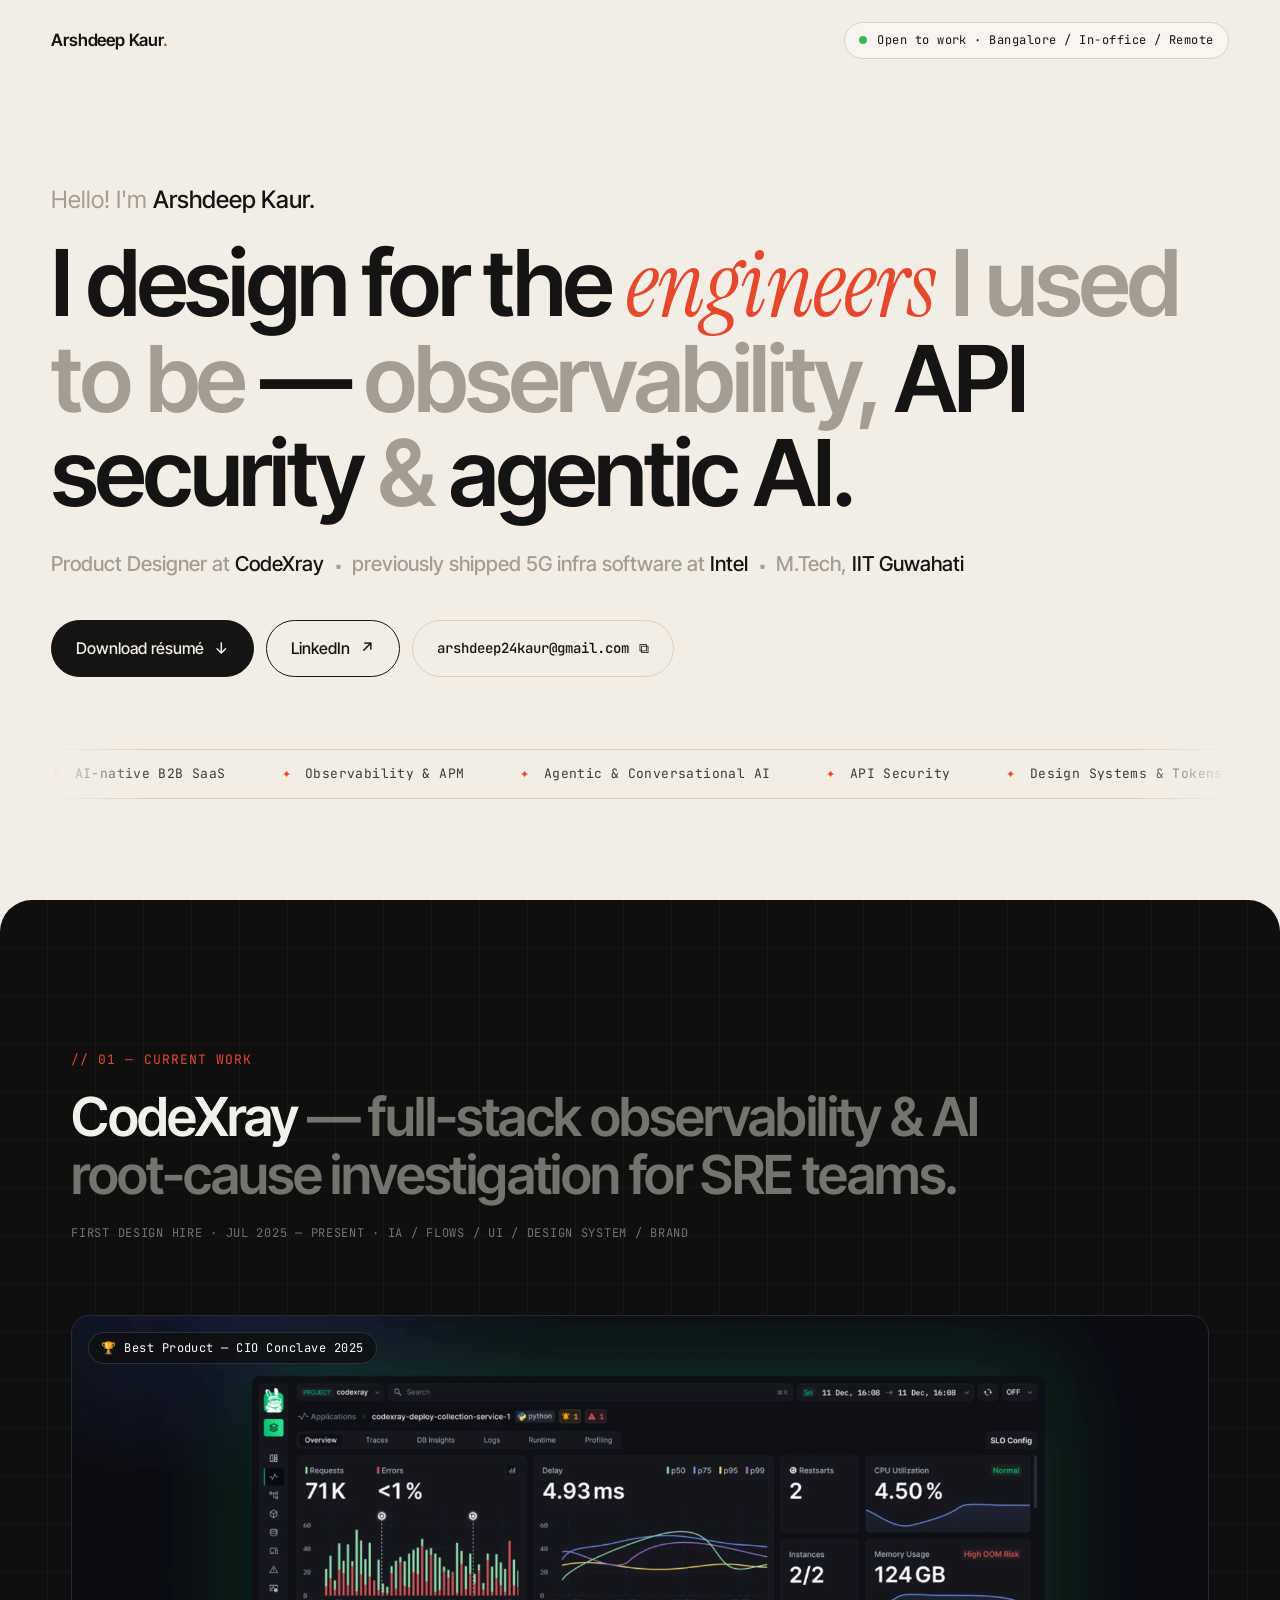
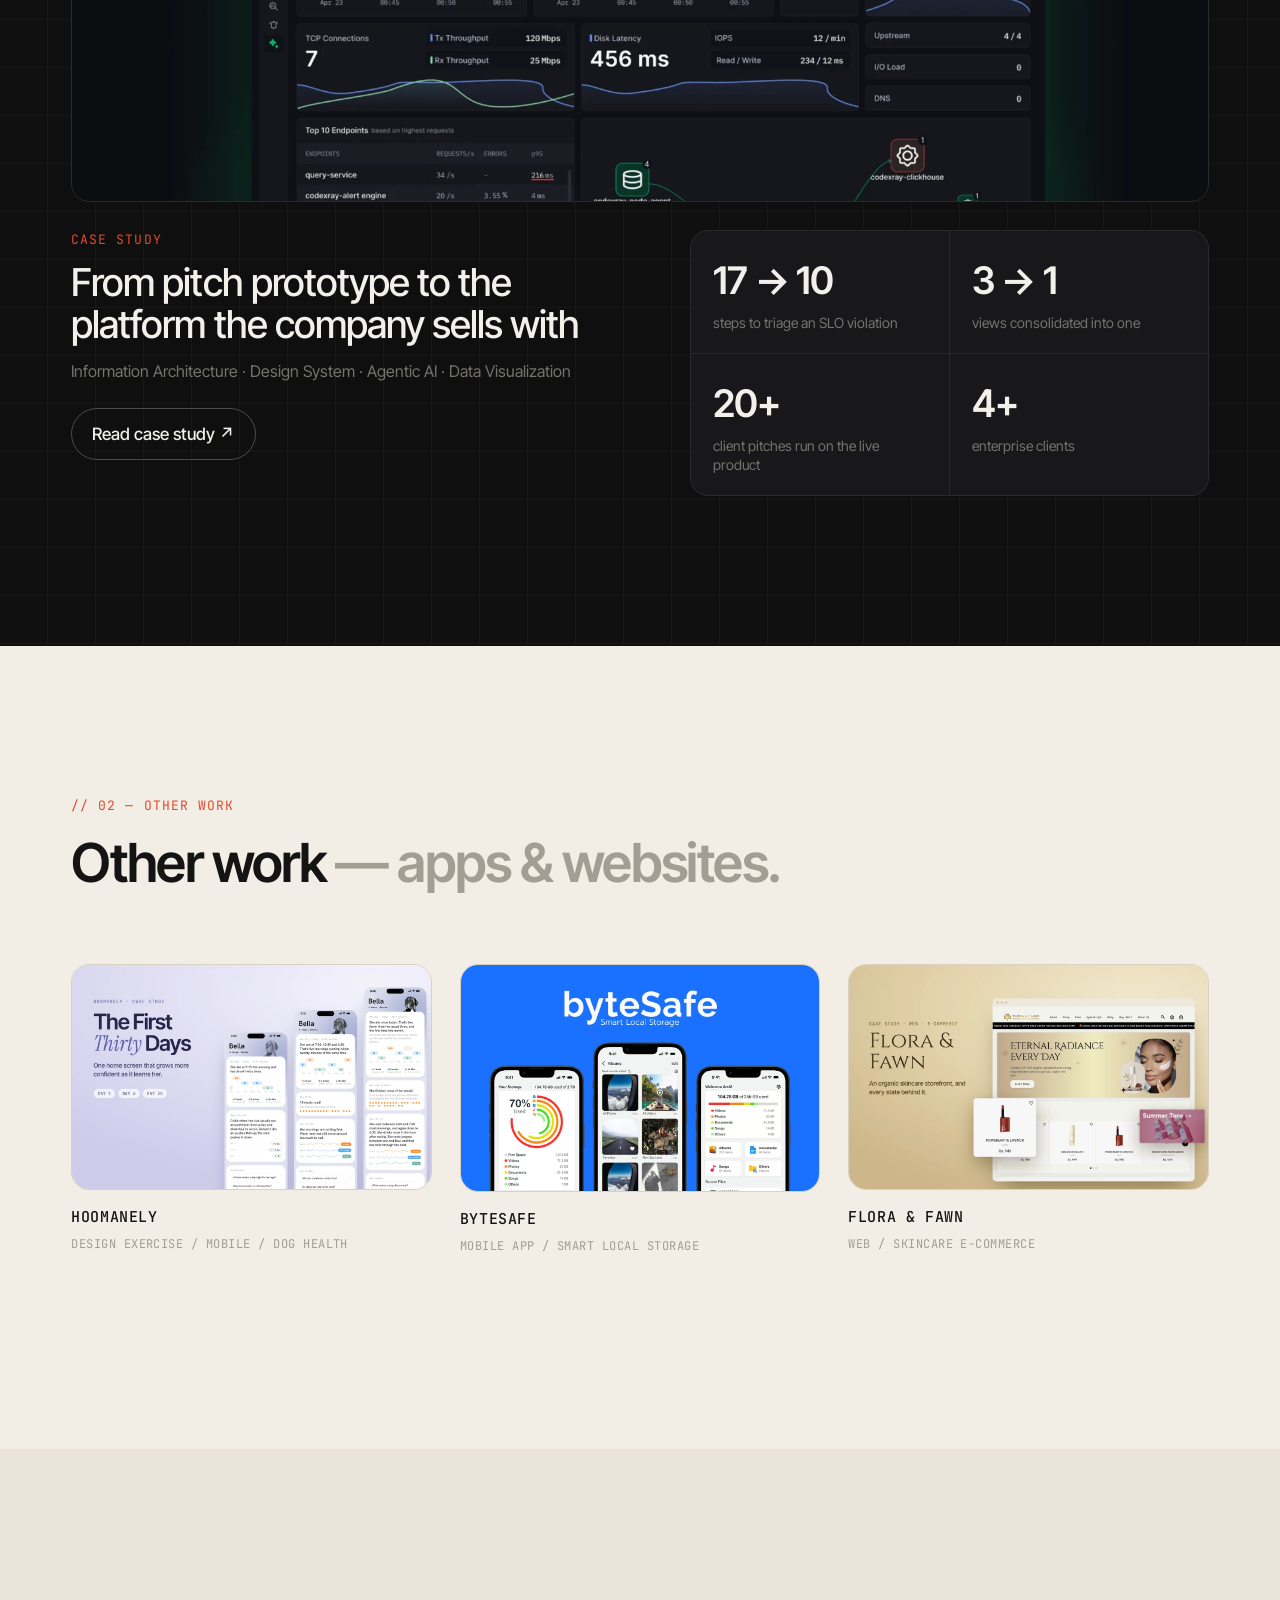
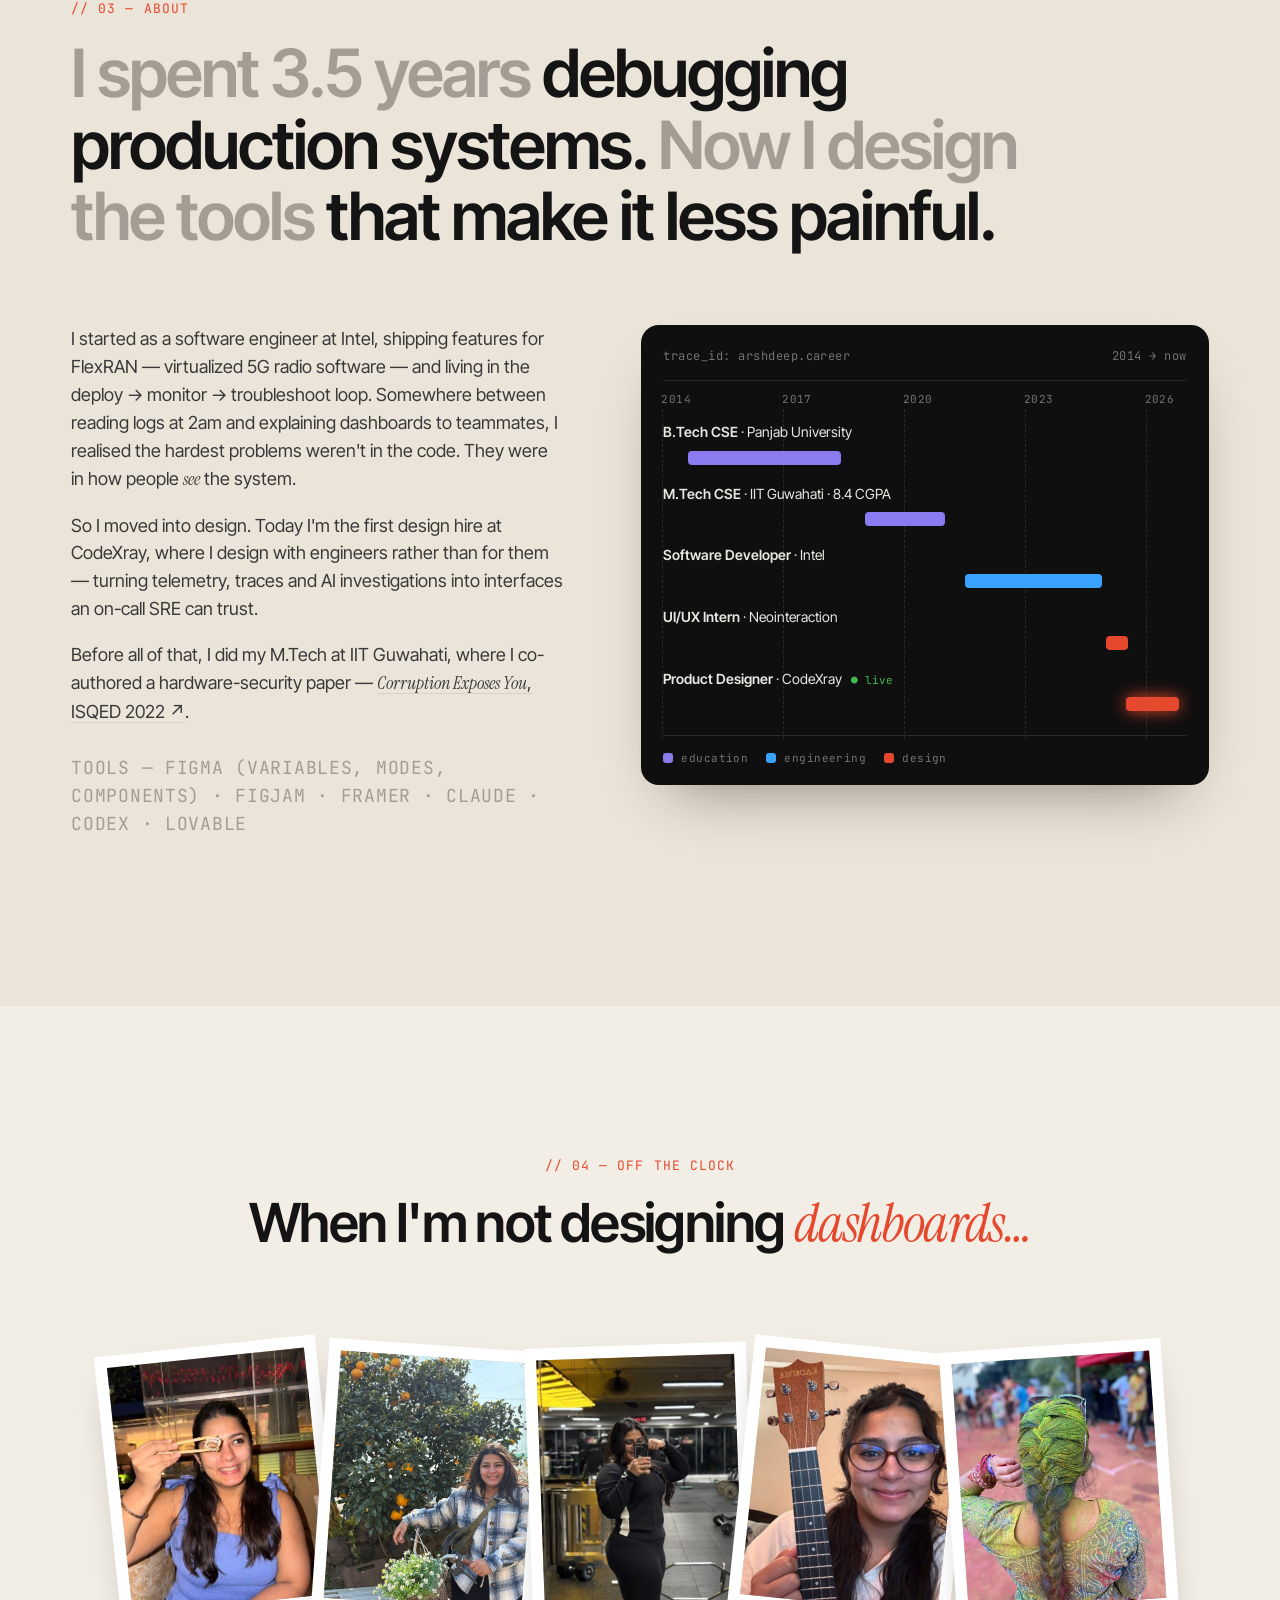
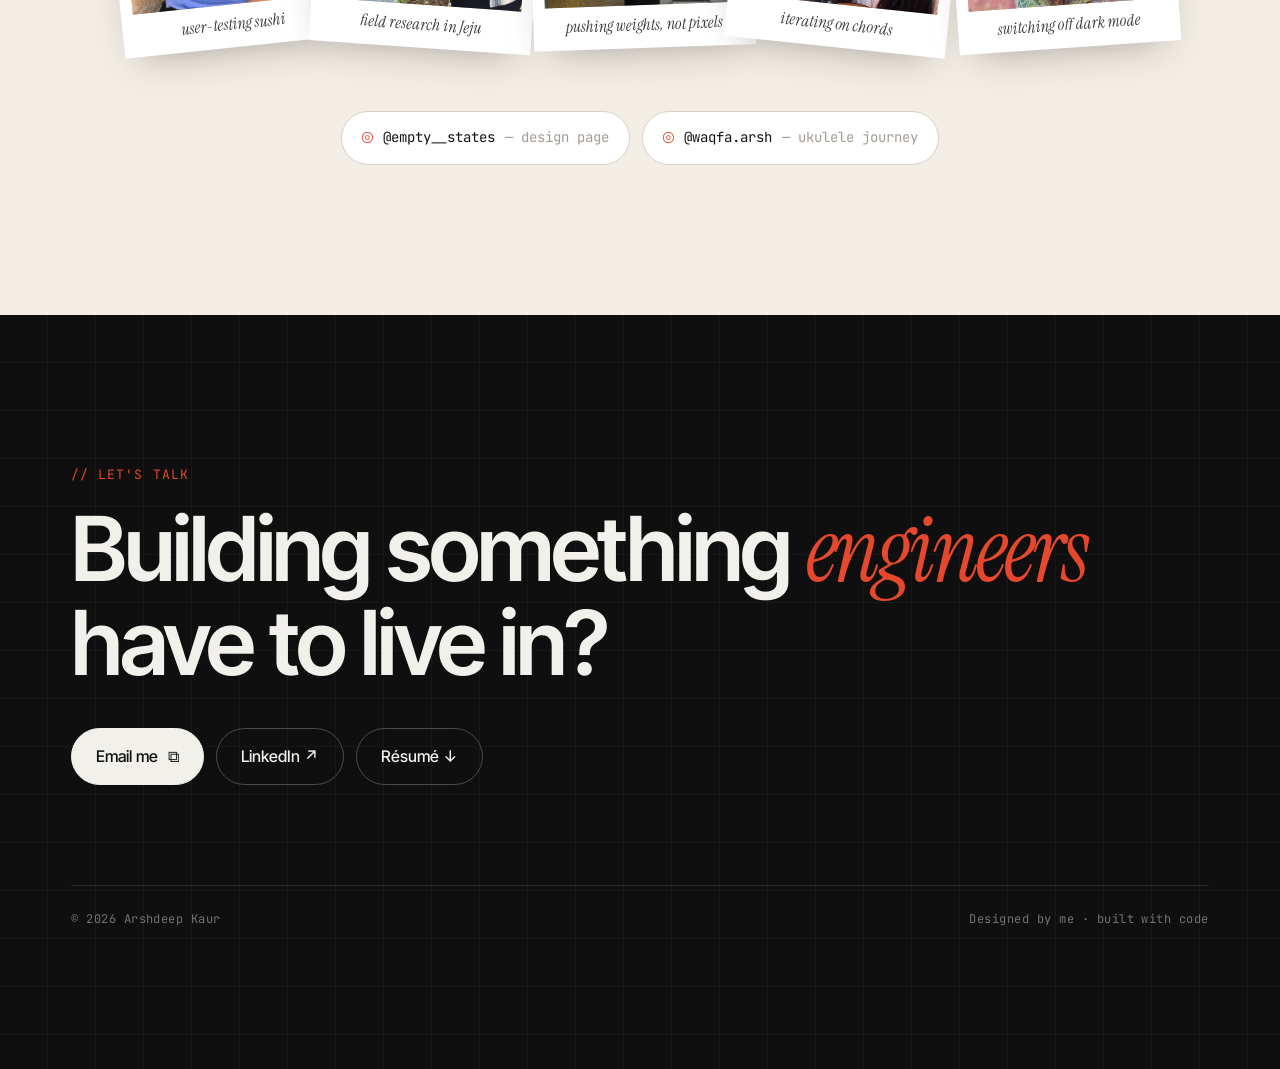
==== commit 4e624363: "Trim to four case studies, new CodeXray cover, updated CV - Hide projects without case studies (comm" ====
--- a/index.html
+++ b/index.html
@@ -4,7 +4,7 @@
   <meta charset="utf-8" />
   <meta name="viewport" content="width=device-width, initial-scale=1" />
   <title>Arshdeep Kaur — Product Designer</title>
-  <meta name="description" content="Product designer and former software engineer designing observability, API security and agentic AI products for SRE and DevOps teams." />
+  <meta name="description" content="Product designer and former software engineer designing AI-native, data-heavy B2B products for technical users: observability, API security and agentic AI." />
   <link rel="preconnect" href="https://fonts.googleapis.com" />
   <link rel="preconnect" href="https://fonts.gstatic.com" crossorigin />
   <link href="https://fonts.googleapis.com/css2?family=Instrument+Serif:ital@0;1&family=Inter+Tight:wght@400;500;600;700&family=JetBrains+Mono:wght@400;500&display=swap" rel="stylesheet" />
@@ -34,7 +34,7 @@
       </p>
 
       <div class="cta-row">
-        <a class="btn btn-primary" href="assets/Arshdeep_Kaur_Resume.pdf" target="_blank" rel="noopener">
+        <a class="btn btn-primary" href="assets/Arshdeep_Kaur_CV.pdf" target="_blank" rel="noopener">
           Download résumé <span aria-hidden="true">↓</span>
         </a>
         <a class="btn" href="https://www.linkedin.com/in/24arsh/" target="_blank" rel="noopener">
@@ -48,33 +48,35 @@
       <!-- What I design for: domains & skills -->
       <div class="ticker" aria-label="What I design for">
         <div class="ticker-track">
-          <span>Observability</span>
-          <span>APM &amp; Distributed Tracing</span>
+          <span>AI-native B2B SaaS</span>
+          <span>Observability &amp; APM</span>
+          <span>Agentic &amp; Conversational AI</span>
           <span>API Security</span>
-          <span>Agentic AI</span>
-          <span>Design Systems</span>
+          <span>Design Systems &amp; Tokens</span>
           <span>Data Visualization</span>
+          <span>Accessibility (WCAG 2.2 AA)</span>
           <span>Information Architecture</span>
-          <span>Enterprise SaaS</span>
-          <span>Dashboard &amp; Workflow Design</span>
           <span>Interaction Design</span>
+          <span>Web &amp; Mobile UI</span>
+          <span>User Interviews</span>
+          <span>Usability Testing</span>
           <span>Prototyping</span>
-          <span>Heuristic Evaluation</span>
-          <span>Systems Thinking</span>
+          <span>Design Reviews &amp; Mentoring</span>
           <!-- duplicated for seamless loop -->
-          <span aria-hidden="true">Observability</span>
-          <span aria-hidden="true">APM &amp; Distributed Tracing</span>
+          <span aria-hidden="true">AI-native B2B SaaS</span>
+          <span aria-hidden="true">Observability &amp; APM</span>
+          <span aria-hidden="true">Agentic &amp; Conversational AI</span>
           <span aria-hidden="true">API Security</span>
-          <span aria-hidden="true">Agentic AI</span>
-          <span aria-hidden="true">Design Systems</span>
+          <span aria-hidden="true">Design Systems &amp; Tokens</span>
           <span aria-hidden="true">Data Visualization</span>
+          <span aria-hidden="true">Accessibility (WCAG 2.2 AA)</span>
           <span aria-hidden="true">Information Architecture</span>
-          <span aria-hidden="true">Enterprise SaaS</span>
-          <span aria-hidden="true">Dashboard &amp; Workflow Design</span>
           <span aria-hidden="true">Interaction Design</span>
+          <span aria-hidden="true">Web &amp; Mobile UI</span>
+          <span aria-hidden="true">User Interviews</span>
+          <span aria-hidden="true">Usability Testing</span>
           <span aria-hidden="true">Prototyping</span>
-          <span aria-hidden="true">Heuristic Evaluation</span>
-          <span aria-hidden="true">Systems Thinking</span>
+          <span aria-hidden="true">Design Reviews &amp; Mentoring</span>
         </div>
       </div>
     </section>
@@ -90,7 +92,7 @@
 
         <!-- Case study page: codexray.html (slides in assets/case-studies/codexray-web/) -->
         <a class="feature" href="codexray.html" target="_blank" rel="noopener">
-          <div class="cover" style="--img:url('assets/work/codexray.webp');--pos:center 62%">
+          <div class="cover" style="--img:url('assets/work/codexray-cover.webp');--pos:center top">
             <span class="badge">🏆 Best Product — CIO Conclave 2025</span>
           </div>
           <div class="feature-body">
@@ -116,7 +118,7 @@
       <div class="wrap">
         <div class="section-head">
           <p class="label">// 02 — OTHER WORK</p>
-          <h2>Other work <span class="dim">— apps, websites, games &amp; redesigns.</span></h2>
+          <h2>Other work <span class="dim">— apps &amp; websites.</span></h2>
         </div>
 
         <!-- Each card: cover in assets/work/, case study PDF in assets/case-studies/ -->
@@ -131,51 +133,59 @@
             <h3>BYTESAFE</h3>
             <p class="mono">MOBILE APP / SMART LOCAL STORAGE</p>
           </a>
+<!-- hidden until its case study is ready
           <a class="proj" href="assets/case-studies/pocketly.pdf" target="_blank" rel="noopener">
             <div class="shot"><img src="assets/work/pocketly.webp" width="1200" height="726" alt="Pocketly — Design proposals to elevate user experience" loading="lazy" /></div>
             <h3>POCKETLY</h3>
             <p class="mono">FINTECH / UX PROPOSALS / KYC &amp; DISBURSEMENT FLOWS</p>
-          </a>
+          </a> -->
+<!-- hidden until its case study is ready
           <a class="proj" href="assets/case-studies/irctc.pdf" target="_blank" rel="noopener">
             <div class="shot"><img src="assets/work/irctc.webp" width="1200" height="900" alt="IRCTC Redesign — Rethinking train booking for India" loading="lazy" /></div>
             <h3>IRCTC REDESIGN</h3>
             <p class="mono">WEB / RESPONSIVE / BOOKING EXPERIENCE</p>
-          </a>
+          </a> -->
+<!-- hidden until its case study is ready
           <a class="proj" href="assets/case-studies/nirmaanxd.pdf" target="_blank" rel="noopener">
             <div class="shot"><img src="assets/work/nirmaanxd.webp" width="1200" height="603" alt="NirmaanXD — Plan. Visualize. Build smarter." loading="lazy" /></div>
             <h3>NIRMAANXD</h3>
             <p class="mono">NEOINTERACTION / CONSTRUCTION SAAS / WEBSITE</p>
-          </a>
+          </a> -->
+<!-- hidden until its case study is ready
           <a class="proj" href="assets/case-studies/battle-pass.pdf" target="_blank" rel="noopener">
             <div class="shot"><img src="assets/work/battle-pass.webp" width="1200" height="554" alt="Battle Pass — A battle pass players want to grind" loading="lazy" /></div>
             <h3>BATTLE PASS</h3>
             <p class="mono">GAME UI / LIVE-OPS / MONETISATION</p>
-          </a>
+          </a> -->
+<!-- hidden until its case study is ready
           <a class="proj" href="assets/case-studies/binbuddy.pdf" target="_blank" rel="noopener">
             <div class="shot"><img src="assets/work/binbuddy.webp" width="1200" height="868" alt="BinBuddy — Turning waste segregation into a habit" loading="lazy" /></div>
             <h3>BINBUDDY</h3>
             <p class="mono">MOBILE APP / SUSTAINABILITY / COMMUNITY</p>
-          </a>
+          </a> -->
+<!-- hidden until its case study is ready
           <a class="proj" href="assets/case-studies/weapon-stat.pdf" target="_blank" rel="noopener">
             <div class="shot"><img src="assets/work/weapon-stat.webp" width="1200" height="857" alt="Weapon Stat Modal — Dense stats, read at a glance" loading="lazy" /></div>
             <h3>WEAPON STAT MODAL</h3>
             <p class="mono">GAME UI / UMP 45 / INFORMATION DESIGN</p>
-          </a>
+          </a> -->
           <a class="proj" href="flora-n-fawn.html" target="_blank" rel="noopener">
             <div class="shot"><img src="assets/work/flora-n-fawn-cover.webp" width="1200" height="750" alt="Flora &amp; Fawn — an organic skincare storefront and its components" loading="lazy" /></div>
             <h3>FLORA &amp; FAWN</h3>
             <p class="mono">WEB / SKINCARE E-COMMERCE</p>
           </a>
+<!-- hidden until its case study is ready
           <a class="proj" href="assets/case-studies/sound-haven.pdf" target="_blank" rel="noopener">
             <div class="shot"><img src="assets/work/sound-haven.webp" width="1200" height="686" alt="Sound Haven — Find. Compare. Experience." loading="lazy" /></div>
             <h3>SOUND HAVEN</h3>
             <p class="mono">WEB / AUDIO E-COMMERCE</p>
-          </a>
+          </a> -->
+<!-- hidden until its case study is ready
           <a class="proj" href="assets/case-studies/giggle-galaxy.pdf" target="_blank" rel="noopener">
             <div class="shot"><img src="assets/work/giggle-galaxy.webp" width="1200" height="674" alt="Giggle Galaxy — Create happiness with toys" loading="lazy" /></div>
             <h3>GIGGLE GALAXY</h3>
             <p class="mono">WEB / TOY STORE E-COMMERCE</p>
-          </a>
+          </a> -->
         </div>
       </div>
     </section>
@@ -196,7 +206,7 @@
             <p>I started as a software engineer at Intel, shipping features for FlexRAN — virtualized 5G radio software — and living in the deploy → monitor → troubleshoot loop. Somewhere between reading logs at 2am and explaining dashboards to teammates, I realised the hardest problems weren't in the code. They were in how people <em>see</em> the system.</p>
             <p>So I moved into design. Today I'm the first design hire at CodeXray, where I design with engineers rather than for them — turning telemetry, traces and AI investigations into interfaces an on-call SRE can trust.</p>
             <p>Before all of that, I did my M.Tech at IIT Guwahati, where I co-authored a hardware-security paper — <a class="text-link" href="https://ieeexplore.ieee.org/document/9806219" target="_blank" rel="noopener"><em>Corruption Exposes You</em>, ISQED 2022 ↗</a>.</p>
-            <p class="mono small">TOOLS — FIGMA · FIGJAM · FRAMER · NOTION · CLAUDE · CODEX · LOVABLE</p>
+            <p class="mono small">TOOLS — FIGMA (VARIABLES, MODES, COMPONENTS) · FIGJAM · FRAMER · CLAUDE · CODEX · LOVABLE</p>
           </div>
 
           <!-- Career rendered as a trace waterfall — fitting for an observability designer -->
@@ -274,7 +284,7 @@
         <div class="cta-row">
           <button class="btn btn-primary light copy-email" data-email="arshdeep24kaur@gmail.com">Email me <span aria-hidden="true">⧉</span></button>
           <a class="btn light-outline" href="https://www.linkedin.com/in/24arsh/" target="_blank" rel="noopener">LinkedIn ↗</a>
-          <a class="btn light-outline" href="assets/Arshdeep_Kaur_Resume.pdf" target="_blank" rel="noopener">Résumé ↓</a>
+          <a class="btn light-outline" href="assets/Arshdeep_Kaur_CV.pdf" target="_blank" rel="noopener">Résumé ↓</a>
         </div>
         <footer class="foot mono">
           <span>© 2026 Arshdeep Kaur</span>
@@ -290,7 +300,7 @@
     <a href="#projects">Projects</a>
     <a href="#about">About</a>
     <a href="#life">Life</a>
-    <a class="dock-cta" href="assets/Arshdeep_Kaur_Resume.pdf" target="_blank" rel="noopener">Résumé ↓</a>
+    <a class="dock-cta" href="assets/Arshdeep_Kaur_CV.pdf" target="_blank" rel="noopener">Résumé ↓</a>
   </nav>
 
   <div class="toast" role="status" aria-live="polite"></div>
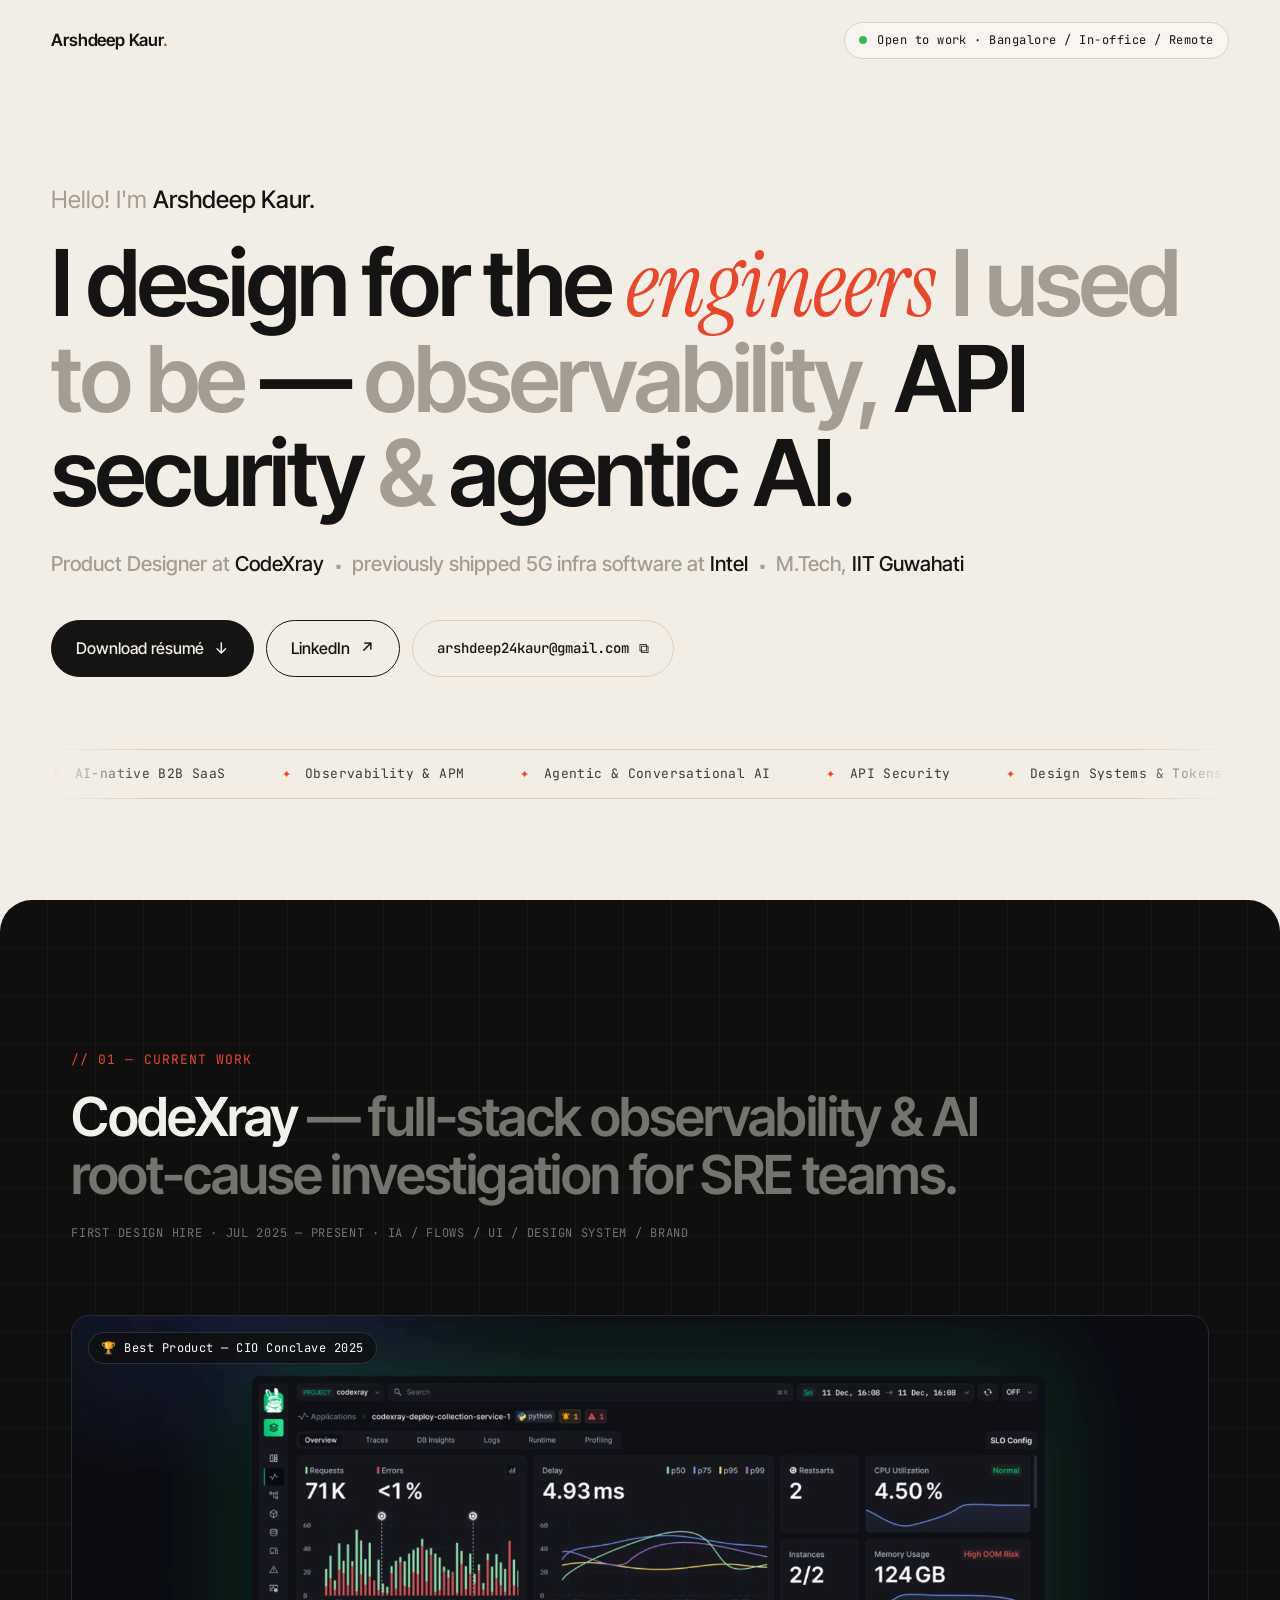
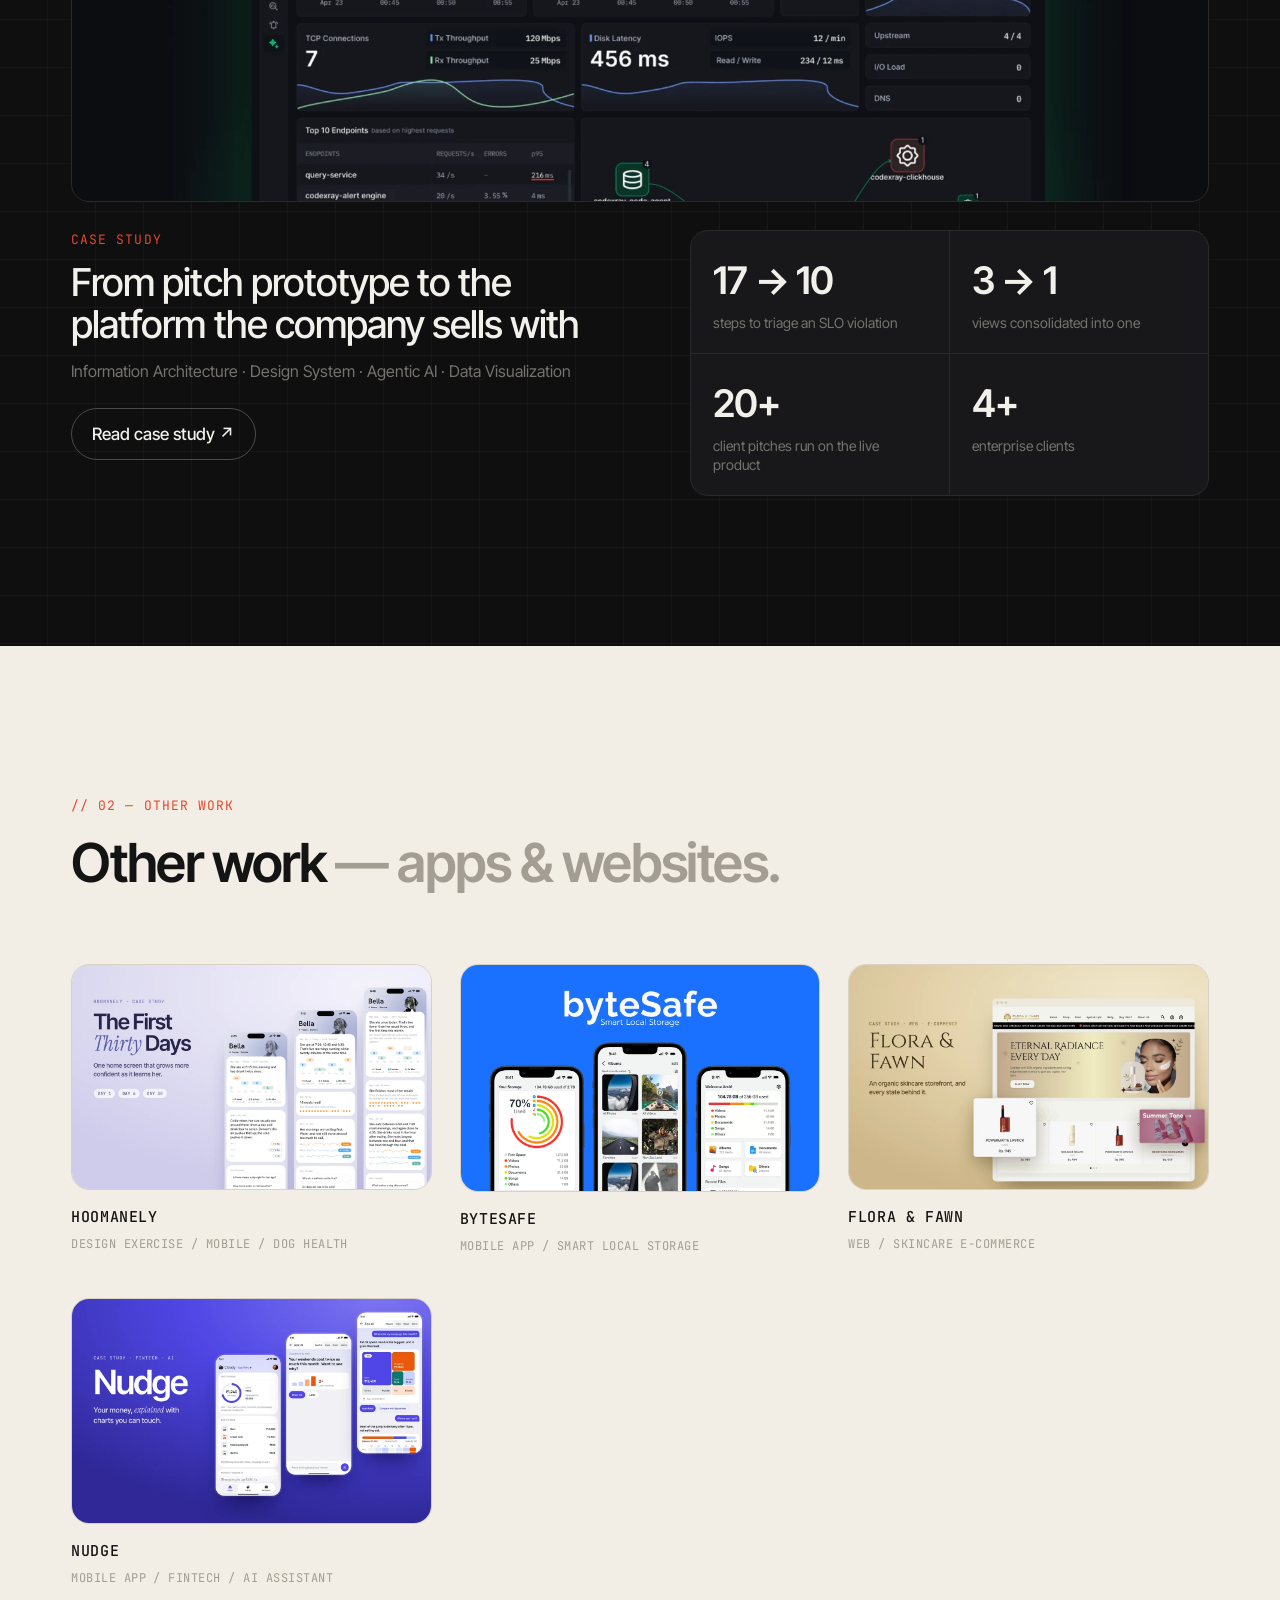
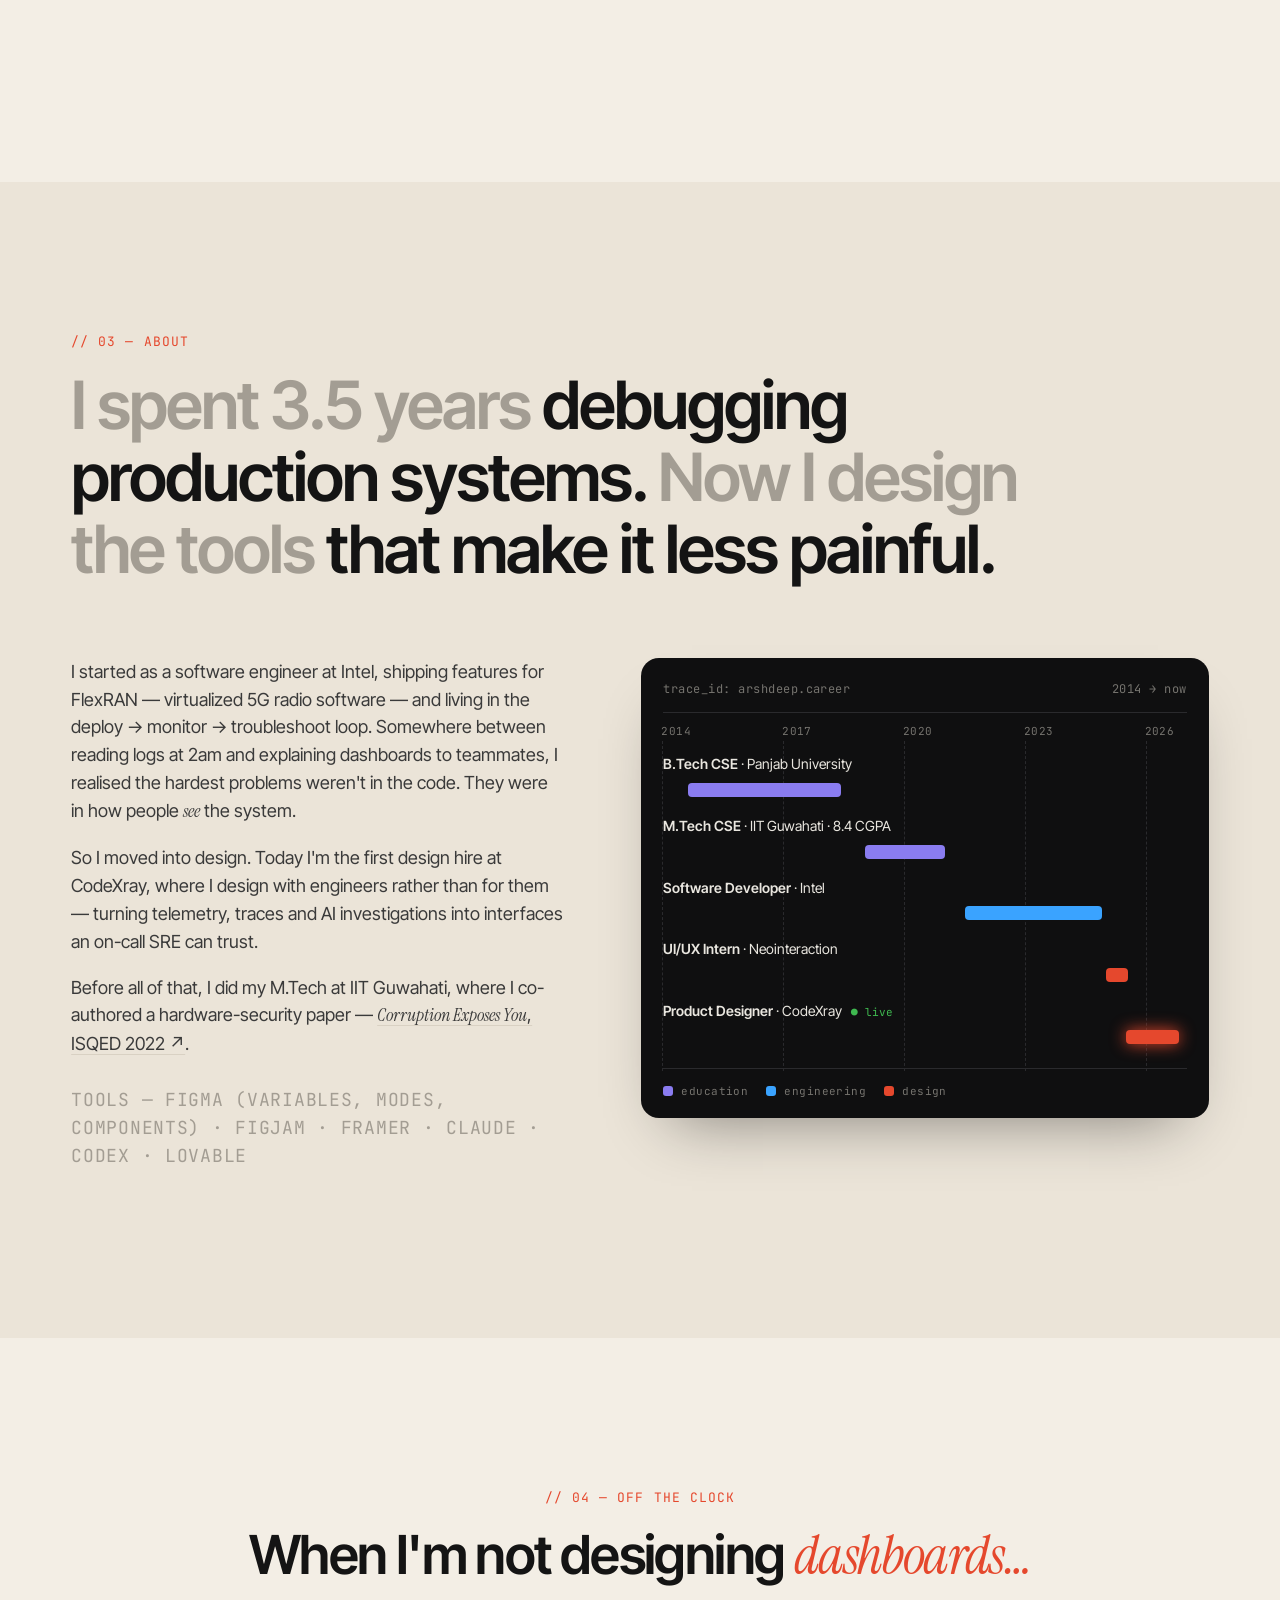
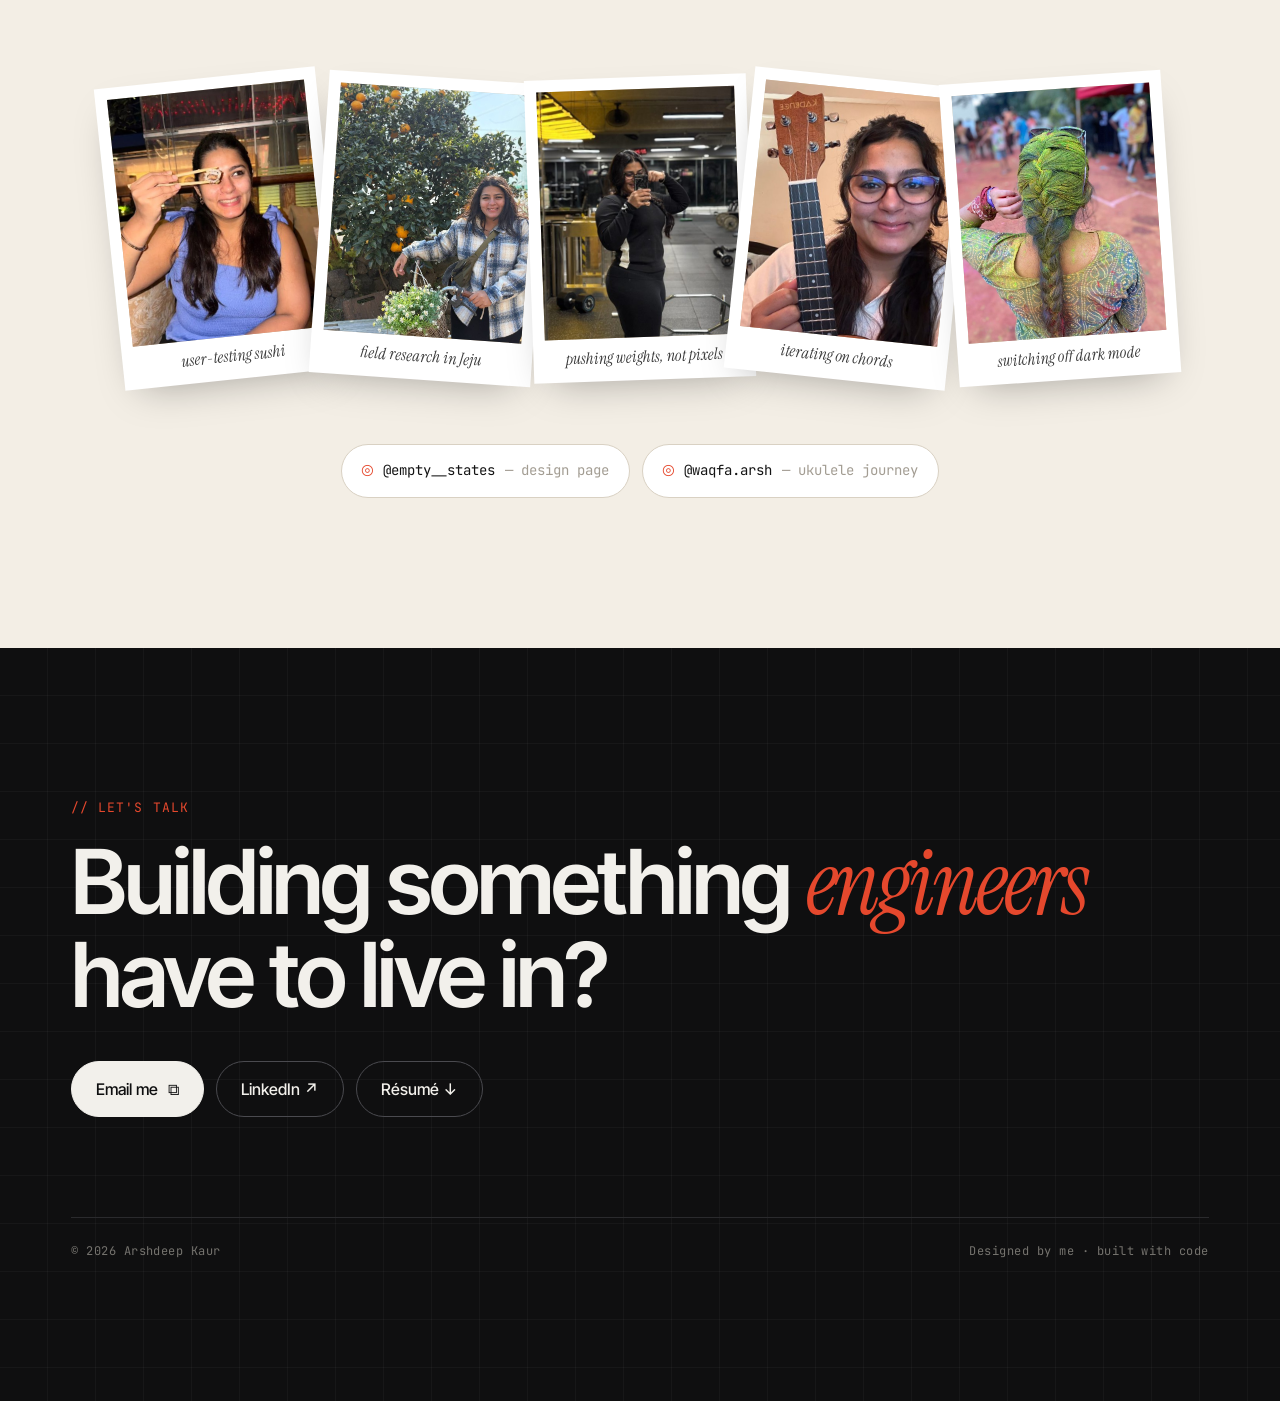
==== commit 460263fe: "Add Nudge case study page and cover - nudge.html: problem and persona, three tests, five principles," ====
--- a/index.html
+++ b/index.html
@@ -174,6 +174,11 @@
             <h3>FLORA &amp; FAWN</h3>
             <p class="mono">WEB / SKINCARE E-COMMERCE</p>
           </a>
+          <a class="proj" href="nudge.html" target="_blank" rel="noopener">
+            <div class="shot"><img src="assets/work/nudge-cover.webp" width="1200" height="750" alt="Nudge — a personal finance app with an AI assistant" loading="lazy" /></div>
+            <h3>NUDGE</h3>
+            <p class="mono">MOBILE APP / FINTECH / AI ASSISTANT</p>
+          </a>
 <!-- hidden until its case study is ready
           <a class="proj" href="assets/case-studies/sound-haven.pdf" target="_blank" rel="noopener">
             <div class="shot"><img src="assets/work/sound-haven.webp" width="1200" height="686" alt="Sound Haven — Find. Compare. Experience." loading="lazy" /></div>
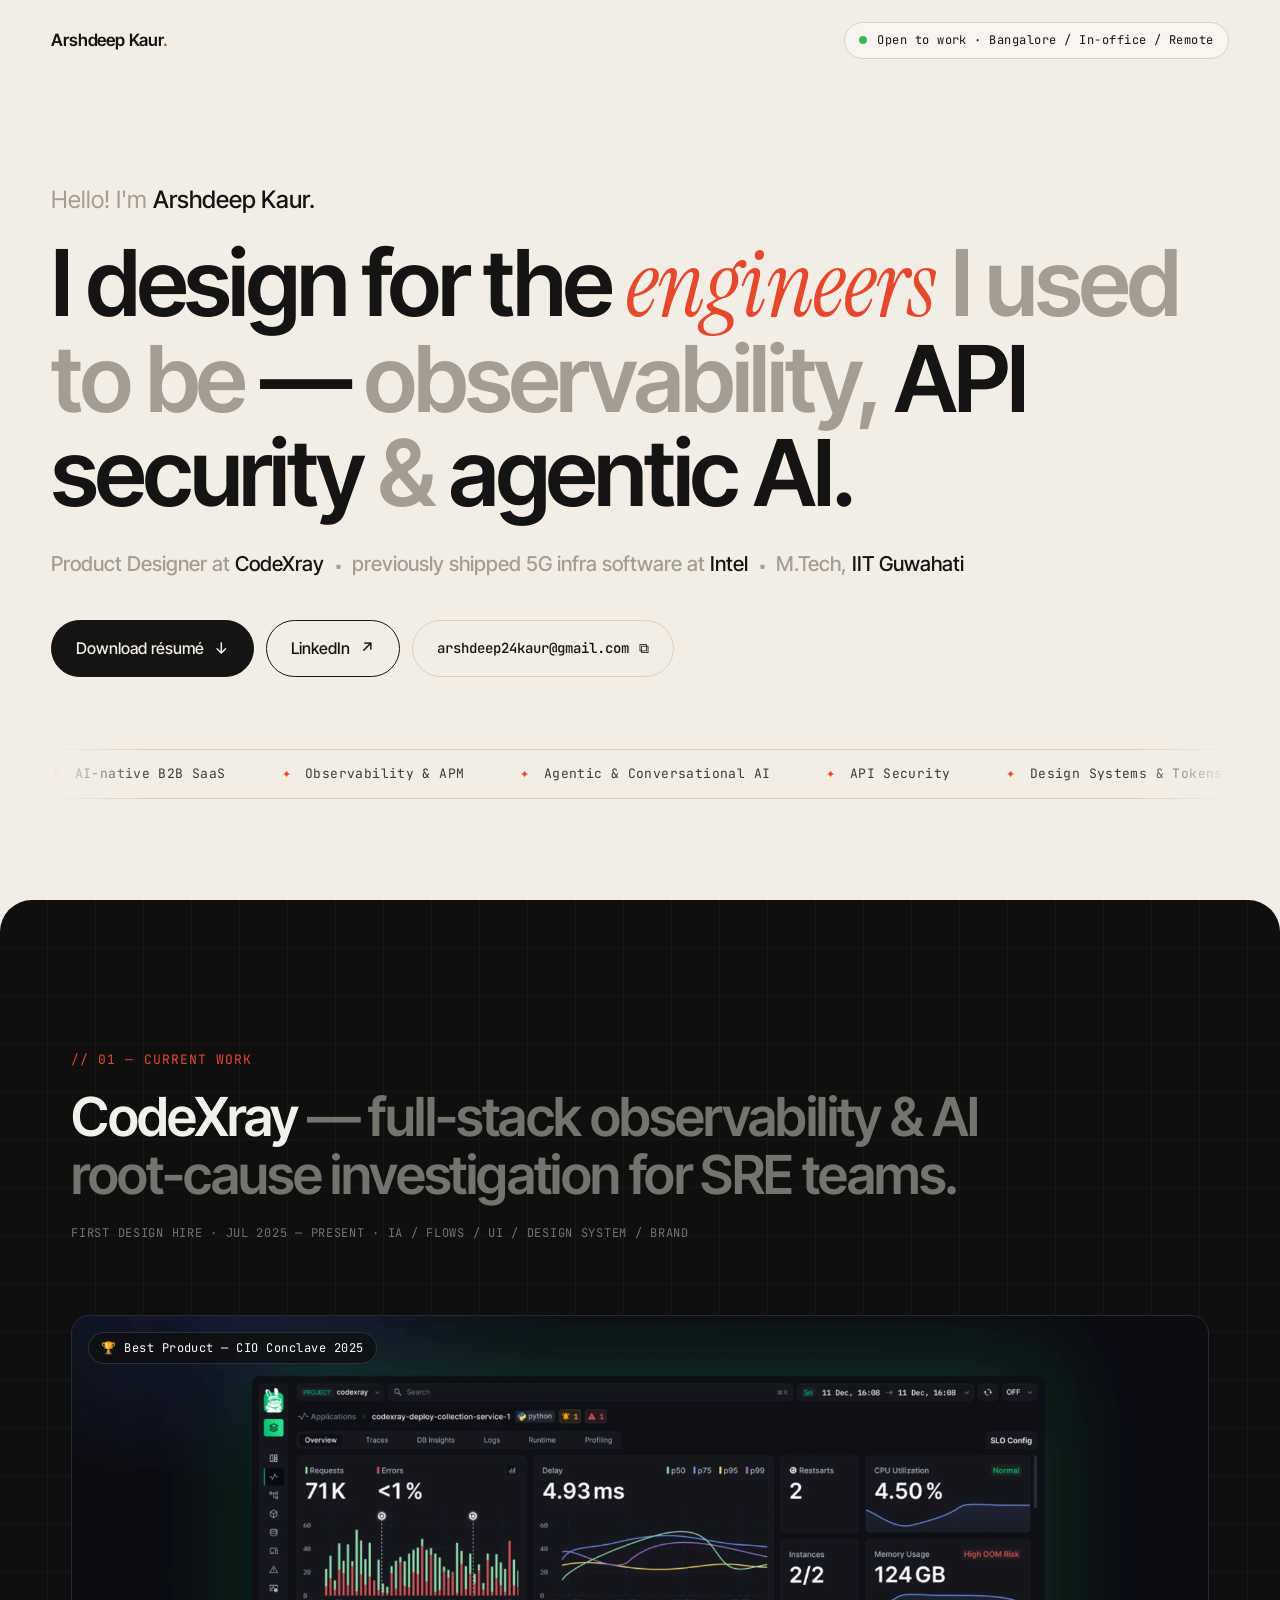
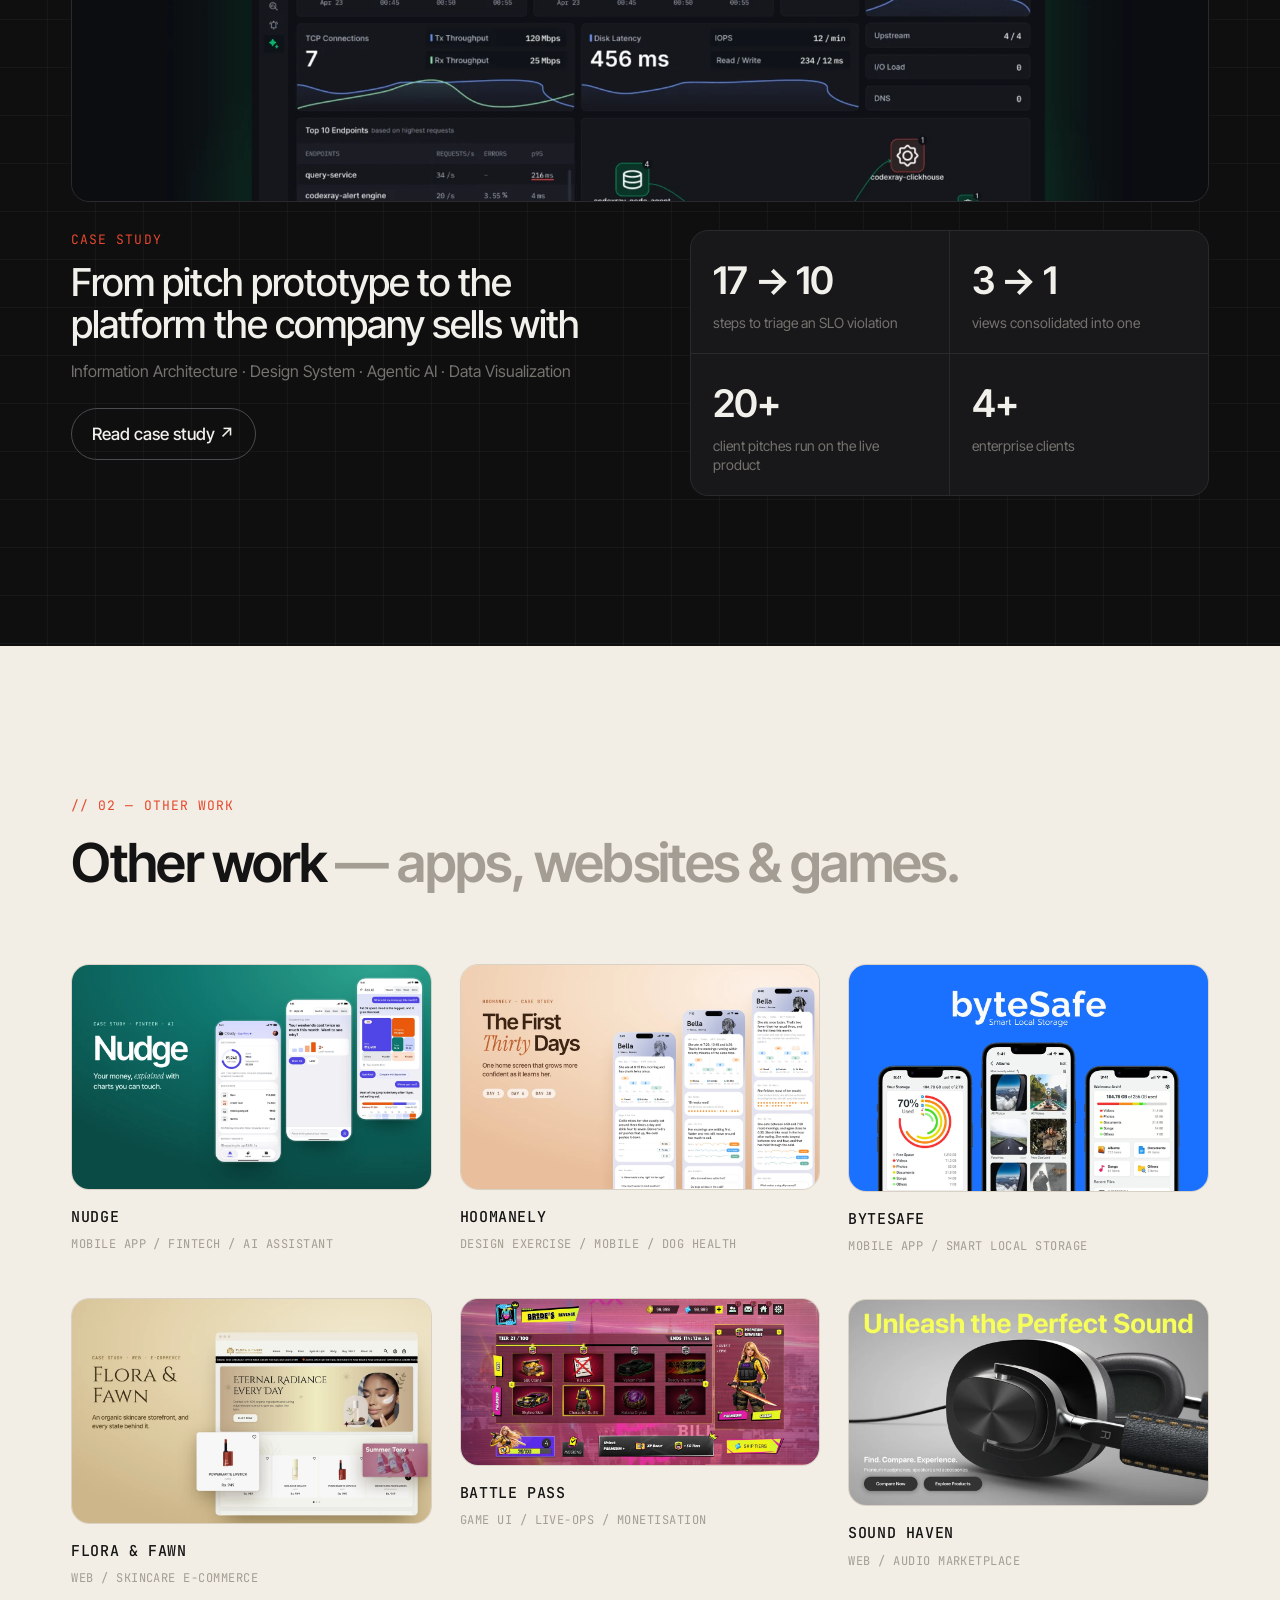
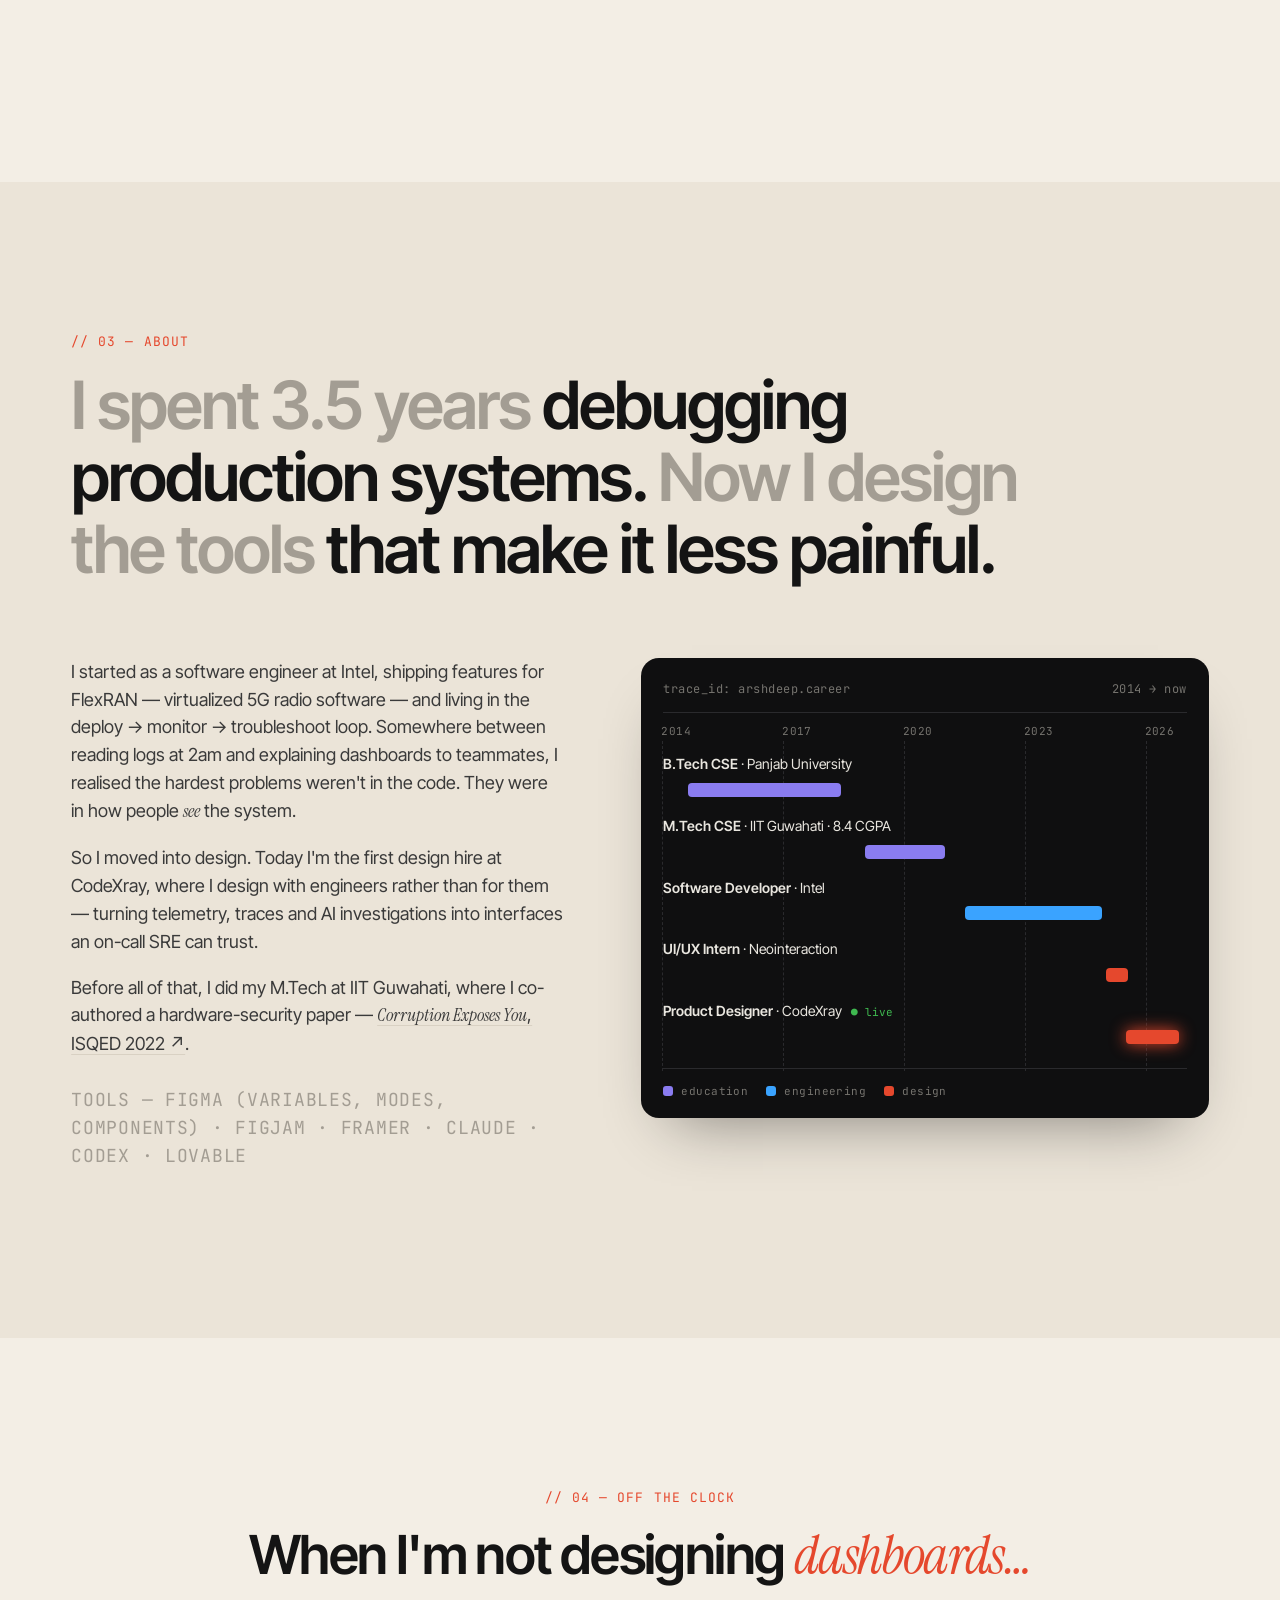
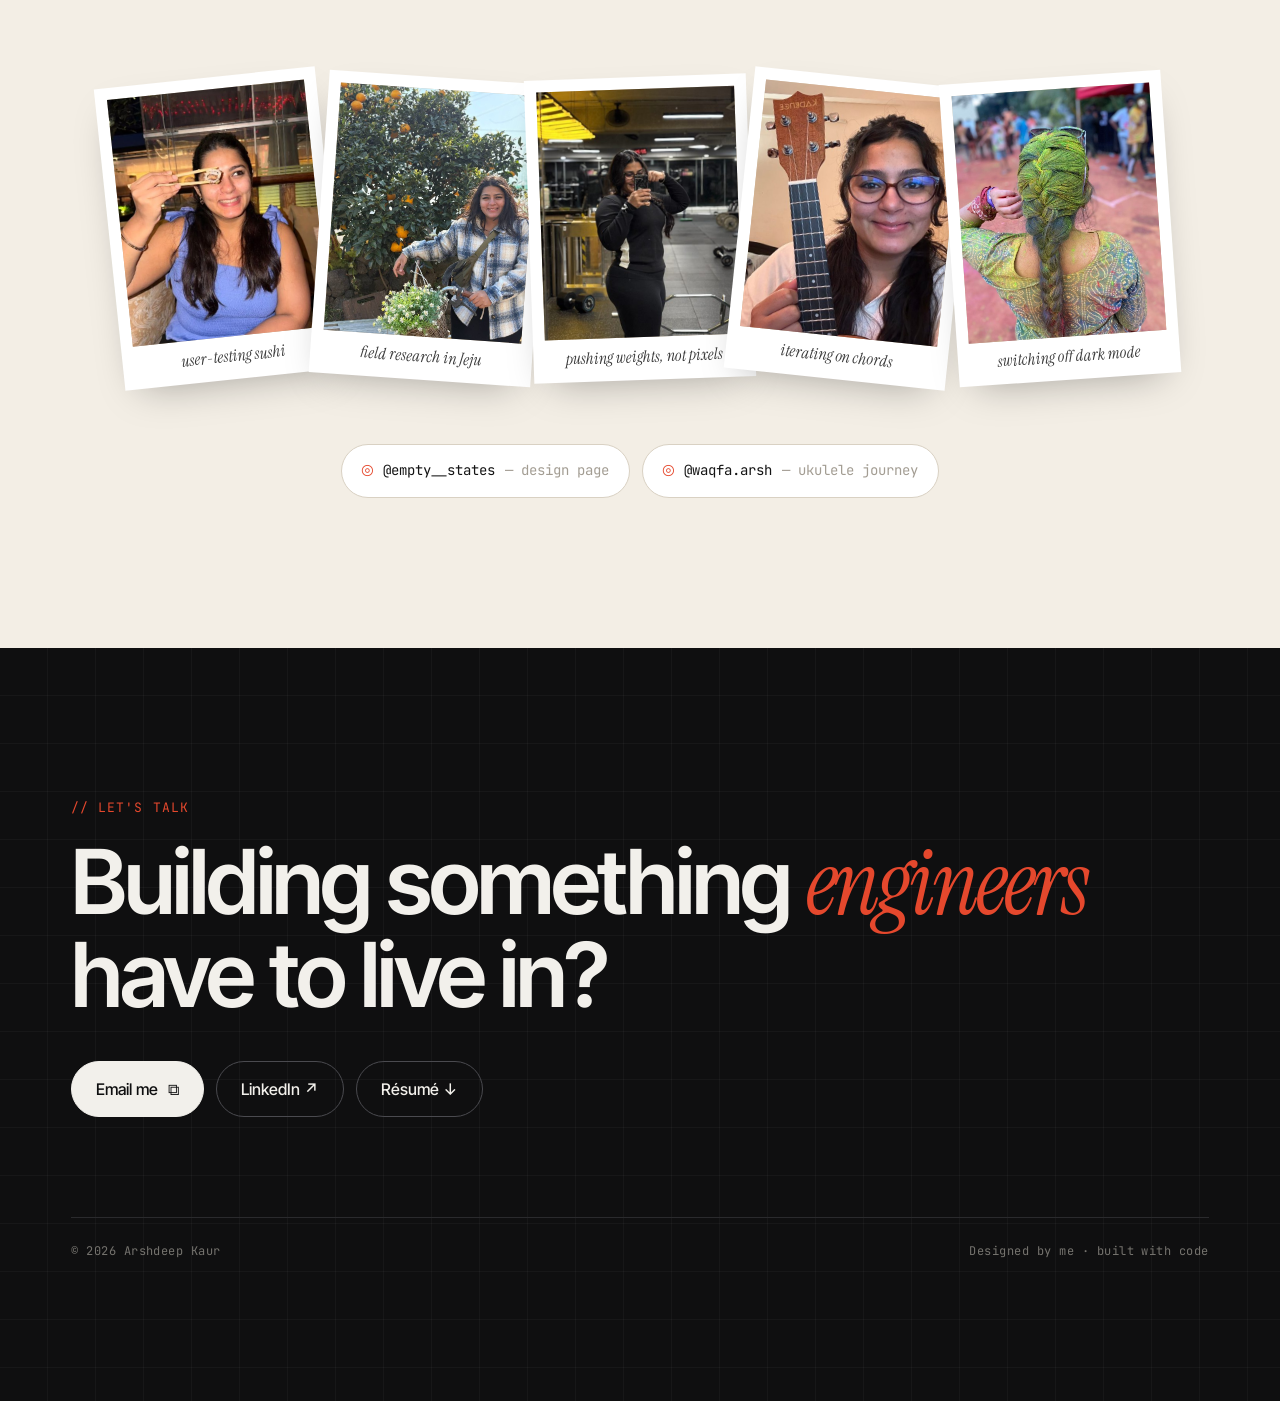
==== commit 5609f3d7: "Add Battle Pass and Sound Haven, reorder to six projects, vary cover colours - battle-pass.html: gam" ====
--- a/index.html
+++ b/index.html
@@ -118,20 +118,40 @@
       <div class="wrap">
         <div class="section-head">
           <p class="label">// 02 — OTHER WORK</p>
-          <h2>Other work <span class="dim">— apps &amp; websites.</span></h2>
+          <h2>Other work <span class="dim">— apps, websites &amp; games.</span></h2>
         </div>
 
         <!-- Each card: cover in assets/work/, case study PDF in assets/case-studies/ -->
         <div class="proj-grid">
-          <a class="proj" href="hoomanely.html" target="_blank" rel="noopener">
-            <div class="shot"><img src="assets/work/hoomanely-cover.webp" width="1200" height="750" alt="Hoomanely — The first thirty days of a dog health membership" loading="lazy" /></div>
+          <a class="proj" href="nudge.html" target="_blank" rel="noopener" style="--c:#0f766e">
+            <div class="shot"><img src="assets/work/nudge-cover-2.webp" width="1200" height="750" alt="Nudge — a personal finance app with an AI assistant" loading="lazy" /></div>
+            <h3>NUDGE</h3>
+            <p class="mono">MOBILE APP / FINTECH / AI ASSISTANT</p>
+          </a>
+          <a class="proj" href="hoomanely.html" target="_blank" rel="noopener" style="--c:#c0612f">
+            <div class="shot"><img src="assets/work/hoomanely-cover-2.webp" width="1200" height="750" alt="Hoomanely — The first thirty days of a dog health membership" loading="lazy" /></div>
             <h3>HOOMANELY</h3>
             <p class="mono">DESIGN EXERCISE / MOBILE / DOG HEALTH</p>
           </a>
-          <a class="proj" href="bytesafe.html" target="_blank" rel="noopener">
+          <a class="proj" href="bytesafe.html" target="_blank" rel="noopener" style="--c:#1c71ff">
             <div class="shot"><img src="assets/work/bytesafe.webp" width="1200" height="755" alt="byteSafe — Making on-device storage legible" loading="lazy" /></div>
             <h3>BYTESAFE</h3>
             <p class="mono">MOBILE APP / SMART LOCAL STORAGE</p>
+          </a>
+          <a class="proj" href="flora-n-fawn.html" target="_blank" rel="noopener" style="--c:#a8823f">
+            <div class="shot"><img src="assets/work/flora-n-fawn-cover.webp" width="1200" height="750" alt="Flora &amp; Fawn — an organic skincare storefront and its components" loading="lazy" /></div>
+            <h3>FLORA &amp; FAWN</h3>
+            <p class="mono">WEB / SKINCARE E-COMMERCE</p>
+          </a>
+          <a class="proj" href="battle-pass.html" target="_blank" rel="noopener" style="--c:#d6337f">
+            <div class="shot"><img src="assets/work/battle-pass.webp" width="1200" height="554" alt="Battle Pass — a seasonal reward system for a game" loading="lazy" /></div>
+            <h3>BATTLE PASS</h3>
+            <p class="mono">GAME UI / LIVE-OPS / MONETISATION</p>
+          </a>
+          <a class="proj" href="sound-haven.html" target="_blank" rel="noopener" style="--c:#8a8f00">
+            <div class="shot"><img src="assets/work/sound-haven.webp" width="1200" height="686" alt="Sound Haven — an audio marketplace landing page" loading="lazy" /></div>
+            <h3>SOUND HAVEN</h3>
+            <p class="mono">WEB / AUDIO MARKETPLACE</p>
           </a>
 <!-- hidden until its case study is ready
           <a class="proj" href="assets/case-studies/pocketly.pdf" target="_blank" rel="noopener">
@@ -152,12 +172,6 @@
             <p class="mono">NEOINTERACTION / CONSTRUCTION SAAS / WEBSITE</p>
           </a> -->
 <!-- hidden until its case study is ready
-          <a class="proj" href="assets/case-studies/battle-pass.pdf" target="_blank" rel="noopener">
-            <div class="shot"><img src="assets/work/battle-pass.webp" width="1200" height="554" alt="Battle Pass — A battle pass players want to grind" loading="lazy" /></div>
-            <h3>BATTLE PASS</h3>
-            <p class="mono">GAME UI / LIVE-OPS / MONETISATION</p>
-          </a> -->
-<!-- hidden until its case study is ready
           <a class="proj" href="assets/case-studies/binbuddy.pdf" target="_blank" rel="noopener">
             <div class="shot"><img src="assets/work/binbuddy.webp" width="1200" height="868" alt="BinBuddy — Turning waste segregation into a habit" loading="lazy" /></div>
             <h3>BINBUDDY</h3>
@@ -169,28 +183,13 @@
             <h3>WEAPON STAT MODAL</h3>
             <p class="mono">GAME UI / UMP 45 / INFORMATION DESIGN</p>
           </a> -->
-          <a class="proj" href="flora-n-fawn.html" target="_blank" rel="noopener">
-            <div class="shot"><img src="assets/work/flora-n-fawn-cover.webp" width="1200" height="750" alt="Flora &amp; Fawn — an organic skincare storefront and its components" loading="lazy" /></div>
-            <h3>FLORA &amp; FAWN</h3>
-            <p class="mono">WEB / SKINCARE E-COMMERCE</p>
-          </a>
-          <a class="proj" href="nudge.html" target="_blank" rel="noopener">
-            <div class="shot"><img src="assets/work/nudge-cover.webp" width="1200" height="750" alt="Nudge — a personal finance app with an AI assistant" loading="lazy" /></div>
-            <h3>NUDGE</h3>
-            <p class="mono">MOBILE APP / FINTECH / AI ASSISTANT</p>
-          </a>
-<!-- hidden until its case study is ready
-          <a class="proj" href="assets/case-studies/sound-haven.pdf" target="_blank" rel="noopener">
-            <div class="shot"><img src="assets/work/sound-haven.webp" width="1200" height="686" alt="Sound Haven — Find. Compare. Experience." loading="lazy" /></div>
-            <h3>SOUND HAVEN</h3>
-            <p class="mono">WEB / AUDIO E-COMMERCE</p>
-          </a> -->
 <!-- hidden until its case study is ready
           <a class="proj" href="assets/case-studies/giggle-galaxy.pdf" target="_blank" rel="noopener">
             <div class="shot"><img src="assets/work/giggle-galaxy.webp" width="1200" height="674" alt="Giggle Galaxy — Create happiness with toys" loading="lazy" /></div>
             <h3>GIGGLE GALAXY</h3>
             <p class="mono">WEB / TOY STORE E-COMMERCE</p>
           </a> -->
+
         </div>
       </div>
     </section>
--- a/styles.css
+++ b/styles.css
@@ -177,7 +177,8 @@
 .shot.portrait img { width: auto; height: 100%; border-radius: 22px 22px 0 0; box-shadow: 0 20px 40px -20px rgba(0,0,0,.4); }
 .proj:hover .shot { transform: scale(.985); }
 .proj h3 { font-family: var(--mono); font-weight: 500; font-size: 15px; letter-spacing: .04em; margin-top: 16px; }
-.proj:hover h3 { color: var(--accent); }
+.proj:hover h3 { color: var(--c, var(--accent)); }
+.proj:hover .shot { box-shadow: 0 0 0 2px var(--c, var(--accent)); }
 .proj .mono { color: var(--dim); margin-top: 6px; font-size: 12px; }
 .text-link { text-decoration: underline; text-decoration-color: var(--line); text-underline-offset: 4px; }
 .text-link:hover { text-decoration-color: var(--accent); }
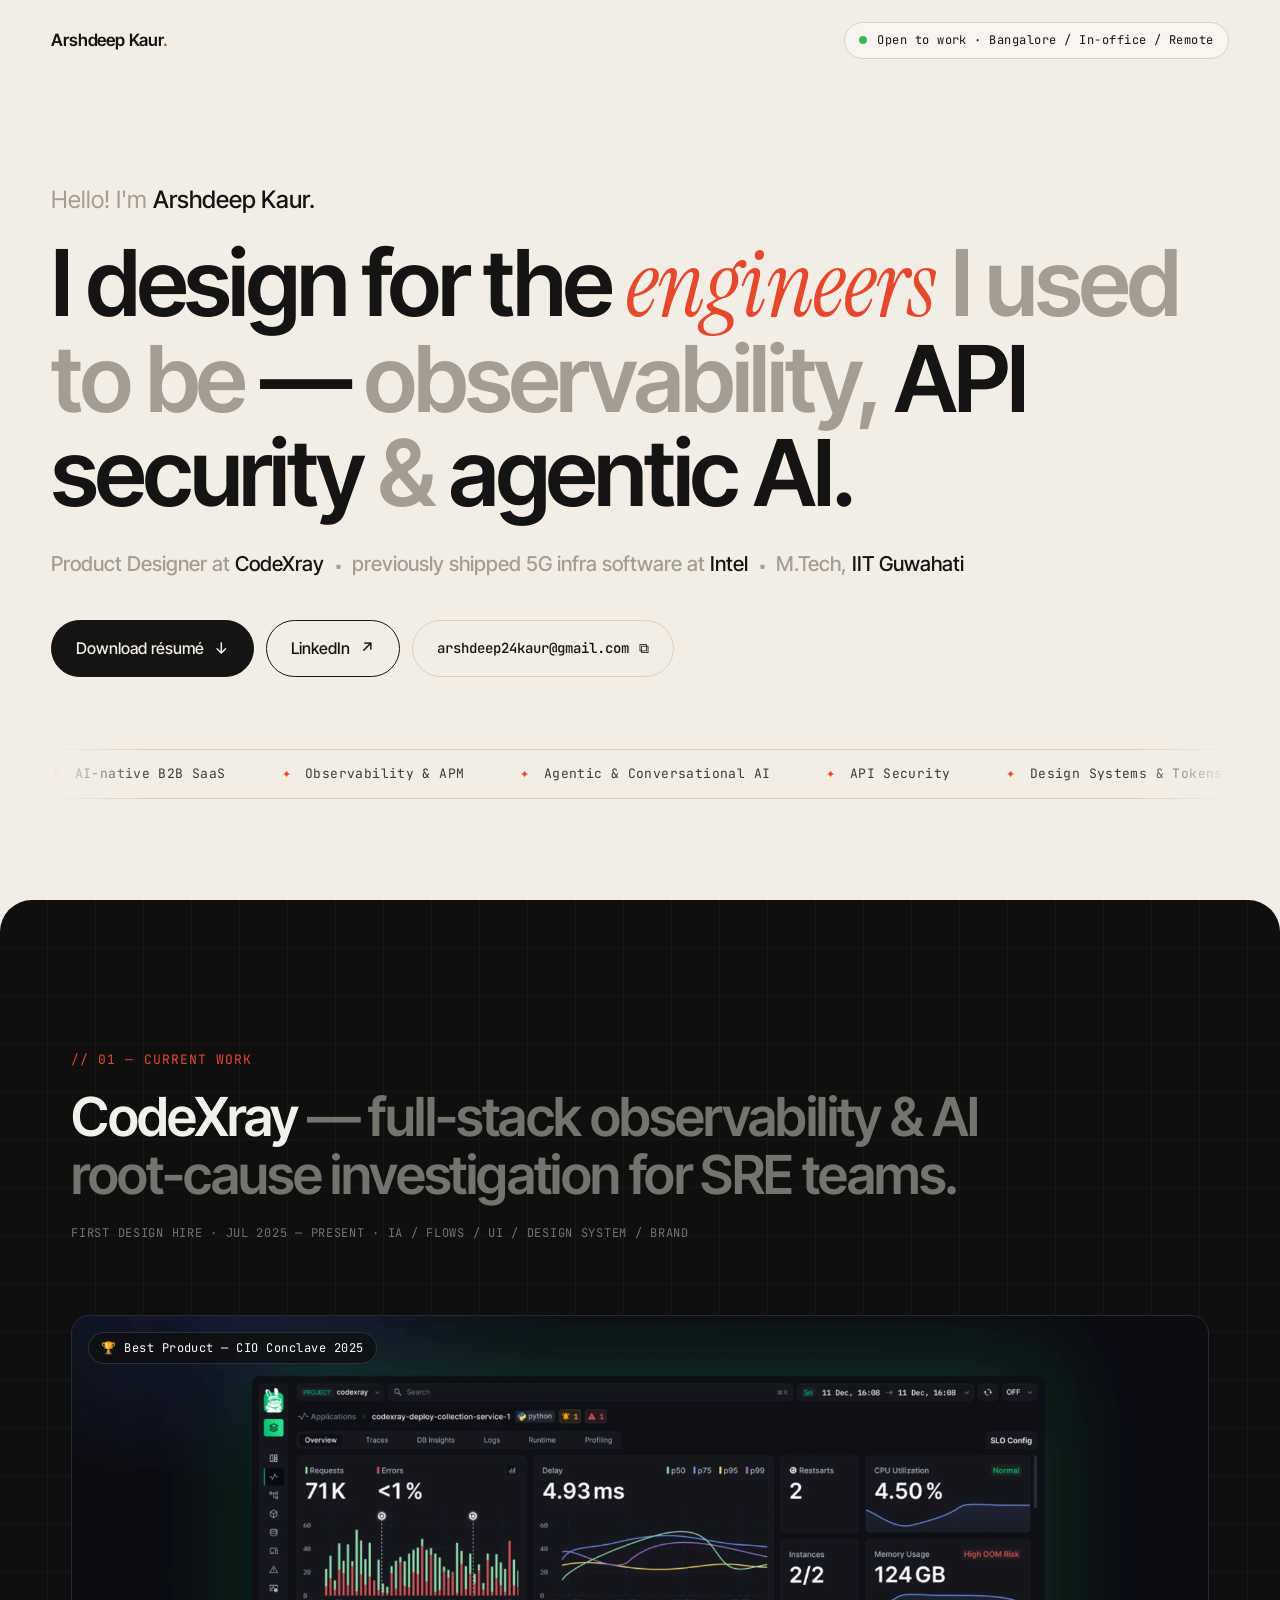
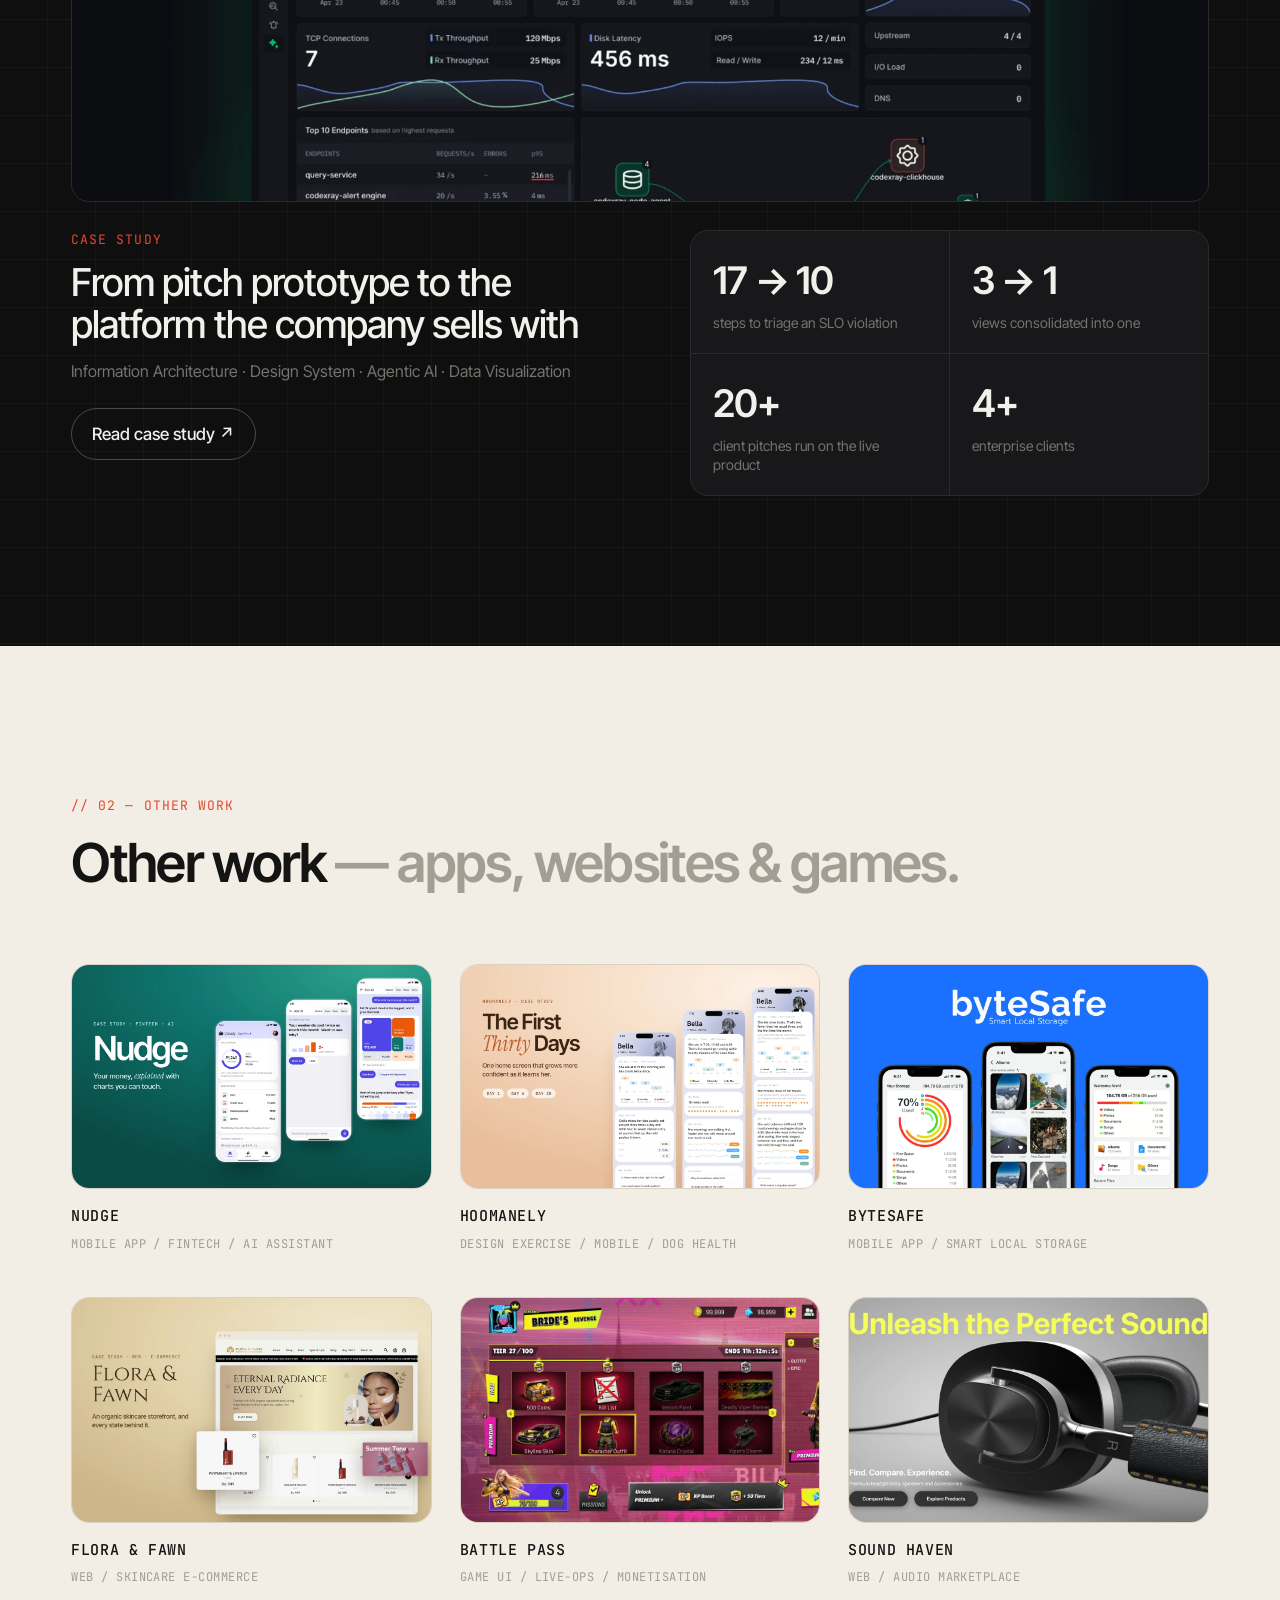
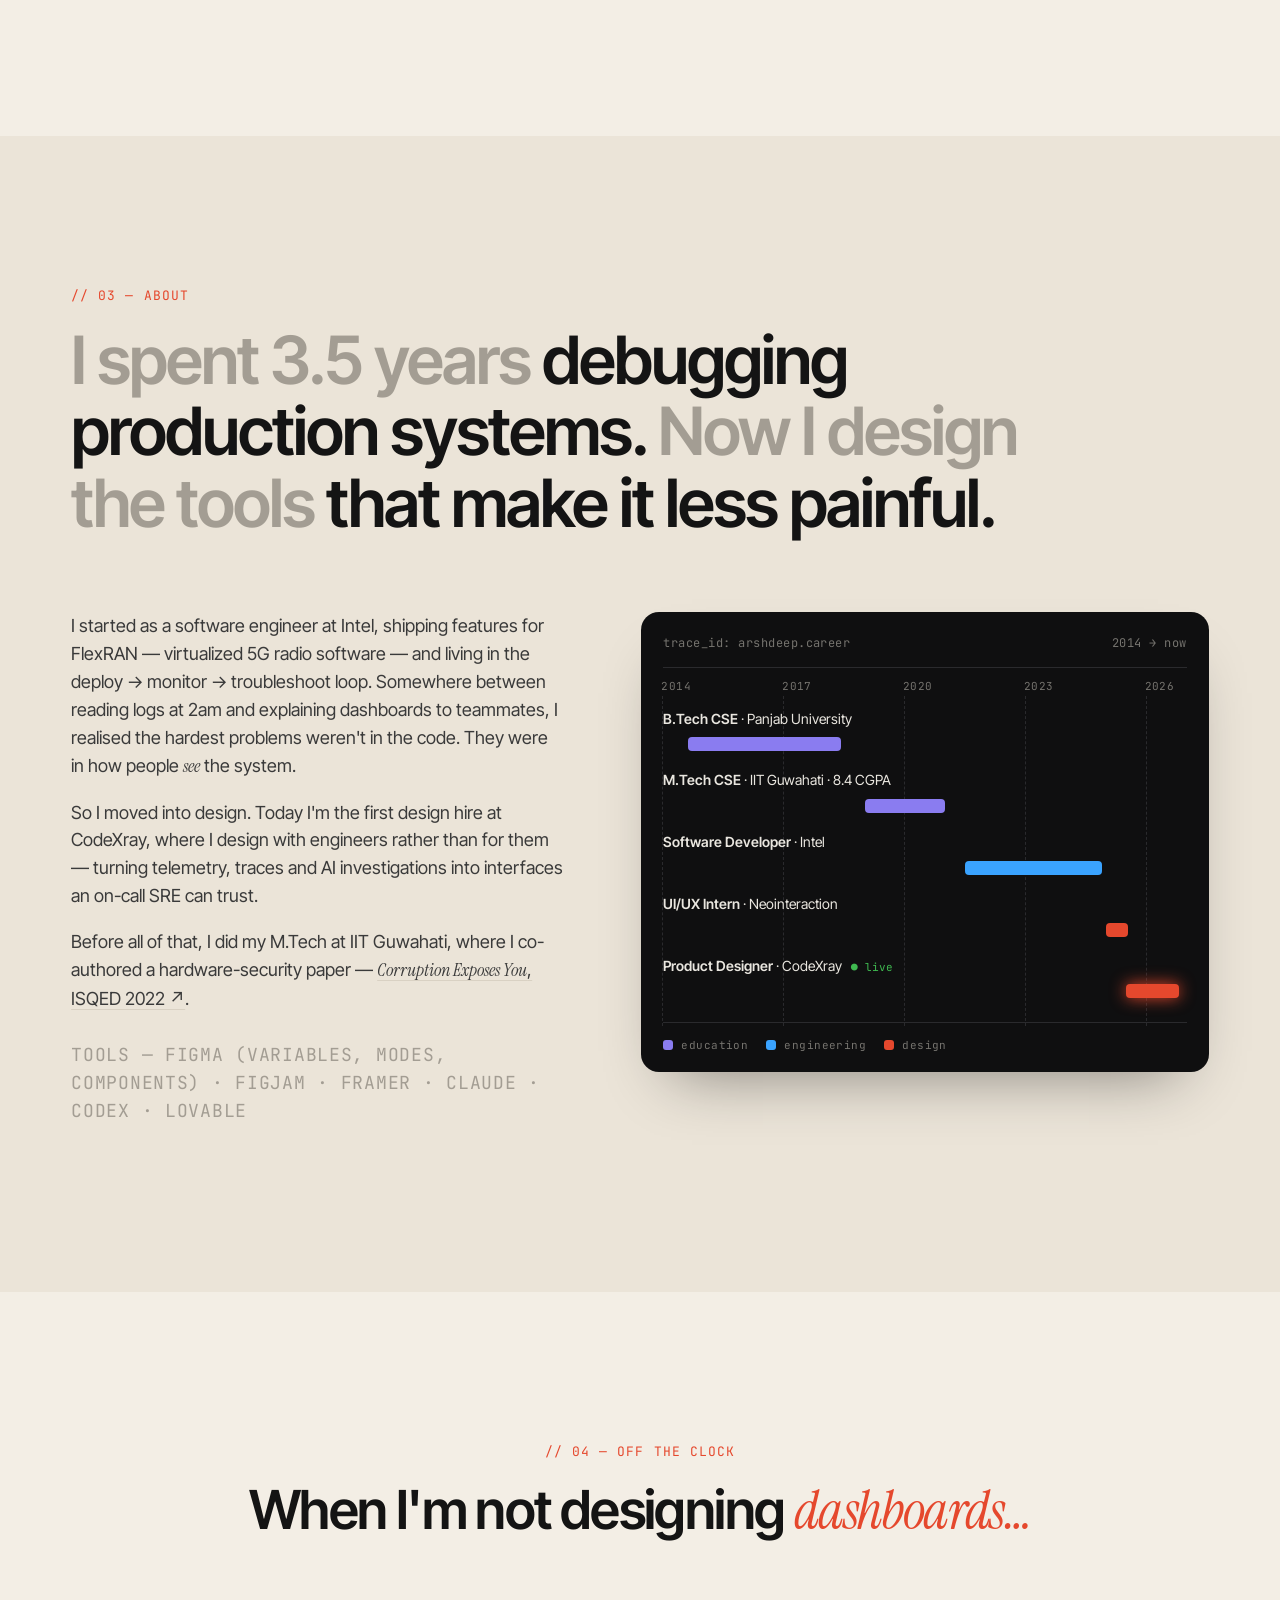
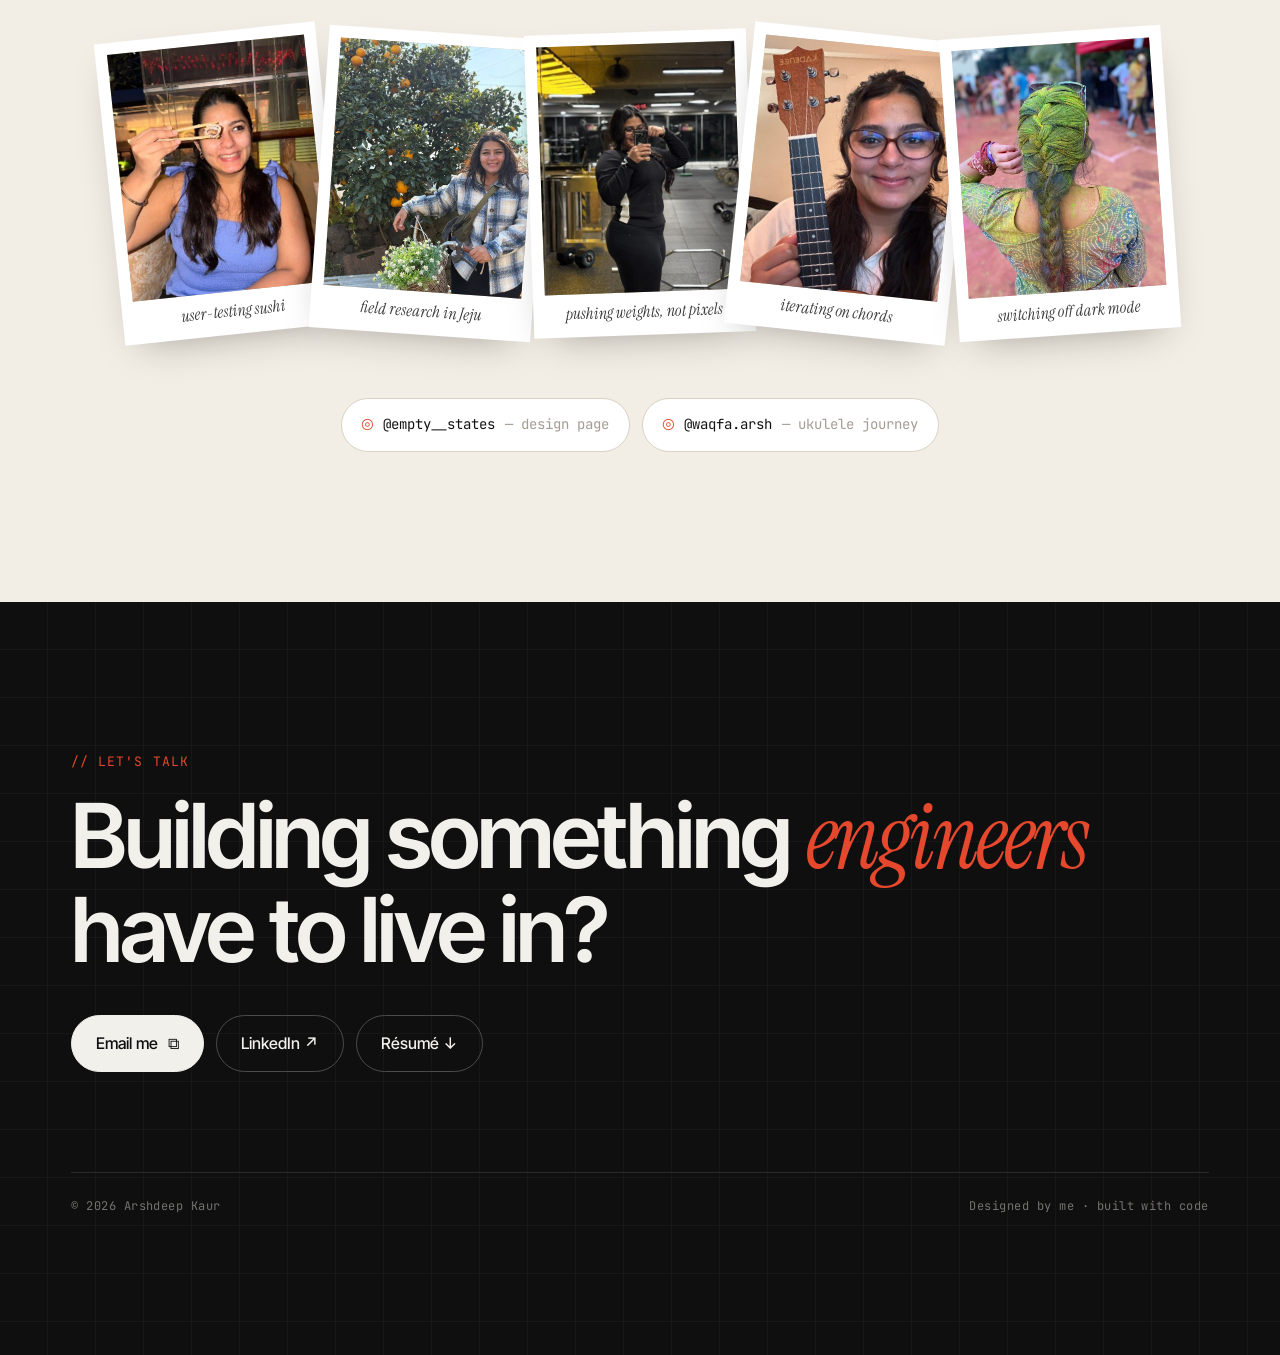
==== commit 04c98955: "Even project grid: same-size cards in rows of three Replace the masonry layout with a regular grid a" ====
--- a/index.html
+++ b/index.html
@@ -143,7 +143,7 @@
             <h3>FLORA &amp; FAWN</h3>
             <p class="mono">WEB / SKINCARE E-COMMERCE</p>
           </a>
-          <a class="proj" href="battle-pass.html" target="_blank" rel="noopener" style="--c:#d6337f">
+          <a class="proj" href="battle-pass.html" target="_blank" rel="noopener" style="--c:#d6337f;--pos:15% center">
             <div class="shot"><img src="assets/work/battle-pass.webp" width="1200" height="554" alt="Battle Pass — a seasonal reward system for a game" loading="lazy" /></div>
             <h3>BATTLE PASS</h3>
             <p class="mono">GAME UI / LIVE-OPS / MONETISATION</p>
--- a/styles.css
+++ b/styles.css
@@ -164,15 +164,15 @@
 .tags { color: var(--dark-dim); margin-top: 14px; font-size: 16px; }
 
 /* ───────────── Other work ───────────── */
-.proj-grid { columns: 3; column-gap: 28px; }
-.proj-grid.js-masonry { display: flex; gap: 28px; align-items: flex-start; }
-.proj-col { flex: 1; min-width: 0; }
-.proj { display: block; break-inside: avoid; margin-bottom: 44px; }
+/* Even grid: every cover is cropped to the same 16:10 frame */
+.proj-grid { display: grid; grid-template-columns: repeat(3, 1fr); gap: 44px 28px; }
+.proj { display: block; min-width: 0; }
 .shot {
   border-radius: var(--radius); overflow: hidden; border: 1px solid var(--line);
   background: var(--paper-2); transition: transform .5s cubic-bezier(.2,.7,.2,1);
 }
-.shot img { display: block; width: 100%; height: auto; }
+.shot { aspect-ratio: 16 / 10; }
+.shot img { display: block; width: 100%; height: 100%; object-fit: cover; object-position: var(--pos, center); }
 .shot.portrait { aspect-ratio: 4 / 5; display: flex; justify-content: center; padding-top: 6%; background: linear-gradient(160deg, #e7e2f7, #d9d3ee); }
 .shot.portrait img { width: auto; height: 100%; border-radius: 22px 22px 0 0; box-shadow: 0 20px 40px -20px rgba(0,0,0,.4); }
 .proj:hover .shot { transform: scale(.985); }
@@ -293,12 +293,12 @@
 @media (max-width: 900px) {
   .feature .cover { aspect-ratio: 16 / 10; }
   .feature-body { grid-template-columns: 1fr; gap: 28px; }
-  .proj-grid { columns: 2; }
+  .proj-grid { grid-template-columns: repeat(2, 1fr); }
   .about-cols { grid-template-columns: 1fr; }
 }
 @media (max-width: 600px) {
   .status { display: none; }
-  .proj-grid { columns: 1; }
+  .proj-grid { grid-template-columns: 1fr; }
   .dock a { padding: 8px 10px; font-size: 13px; }
   .dock a[href="#life"] { display: none; }
   .polaroid { margin: 0 -10px 18px; width: 44vw; }
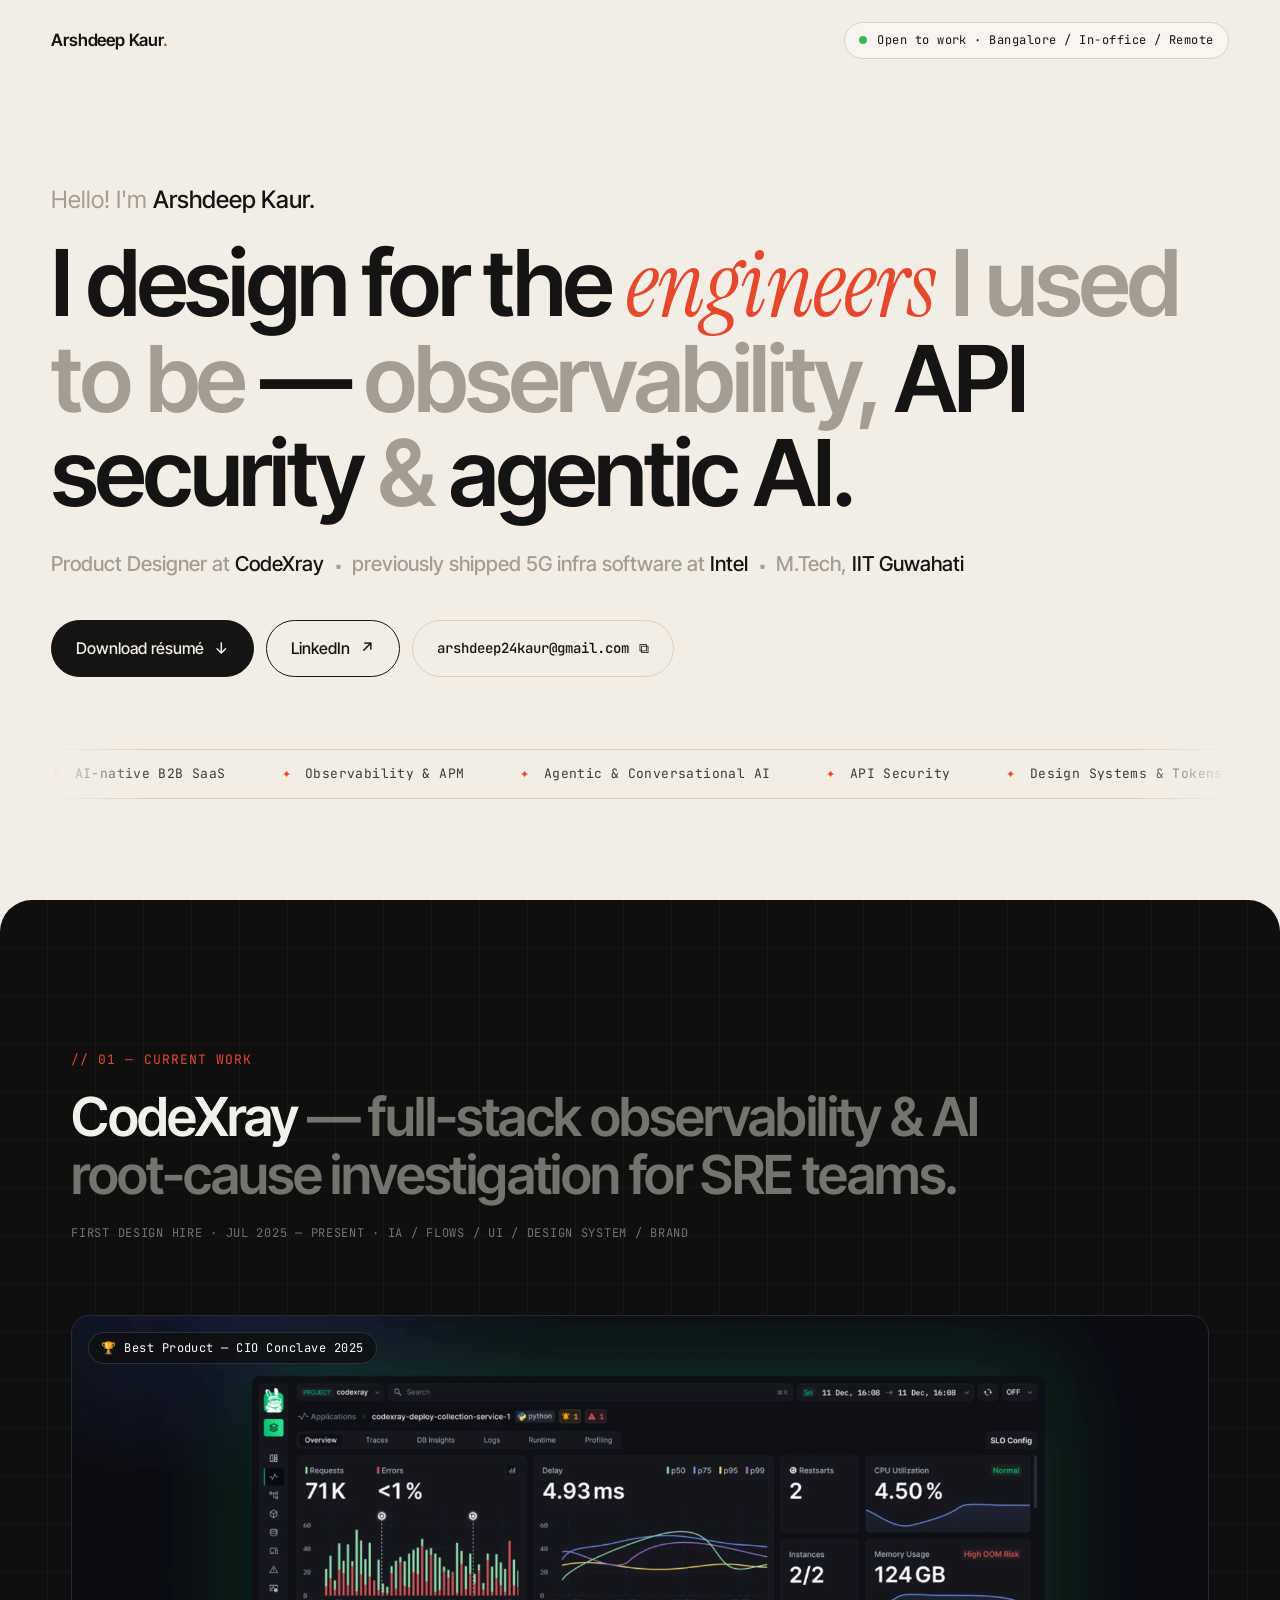
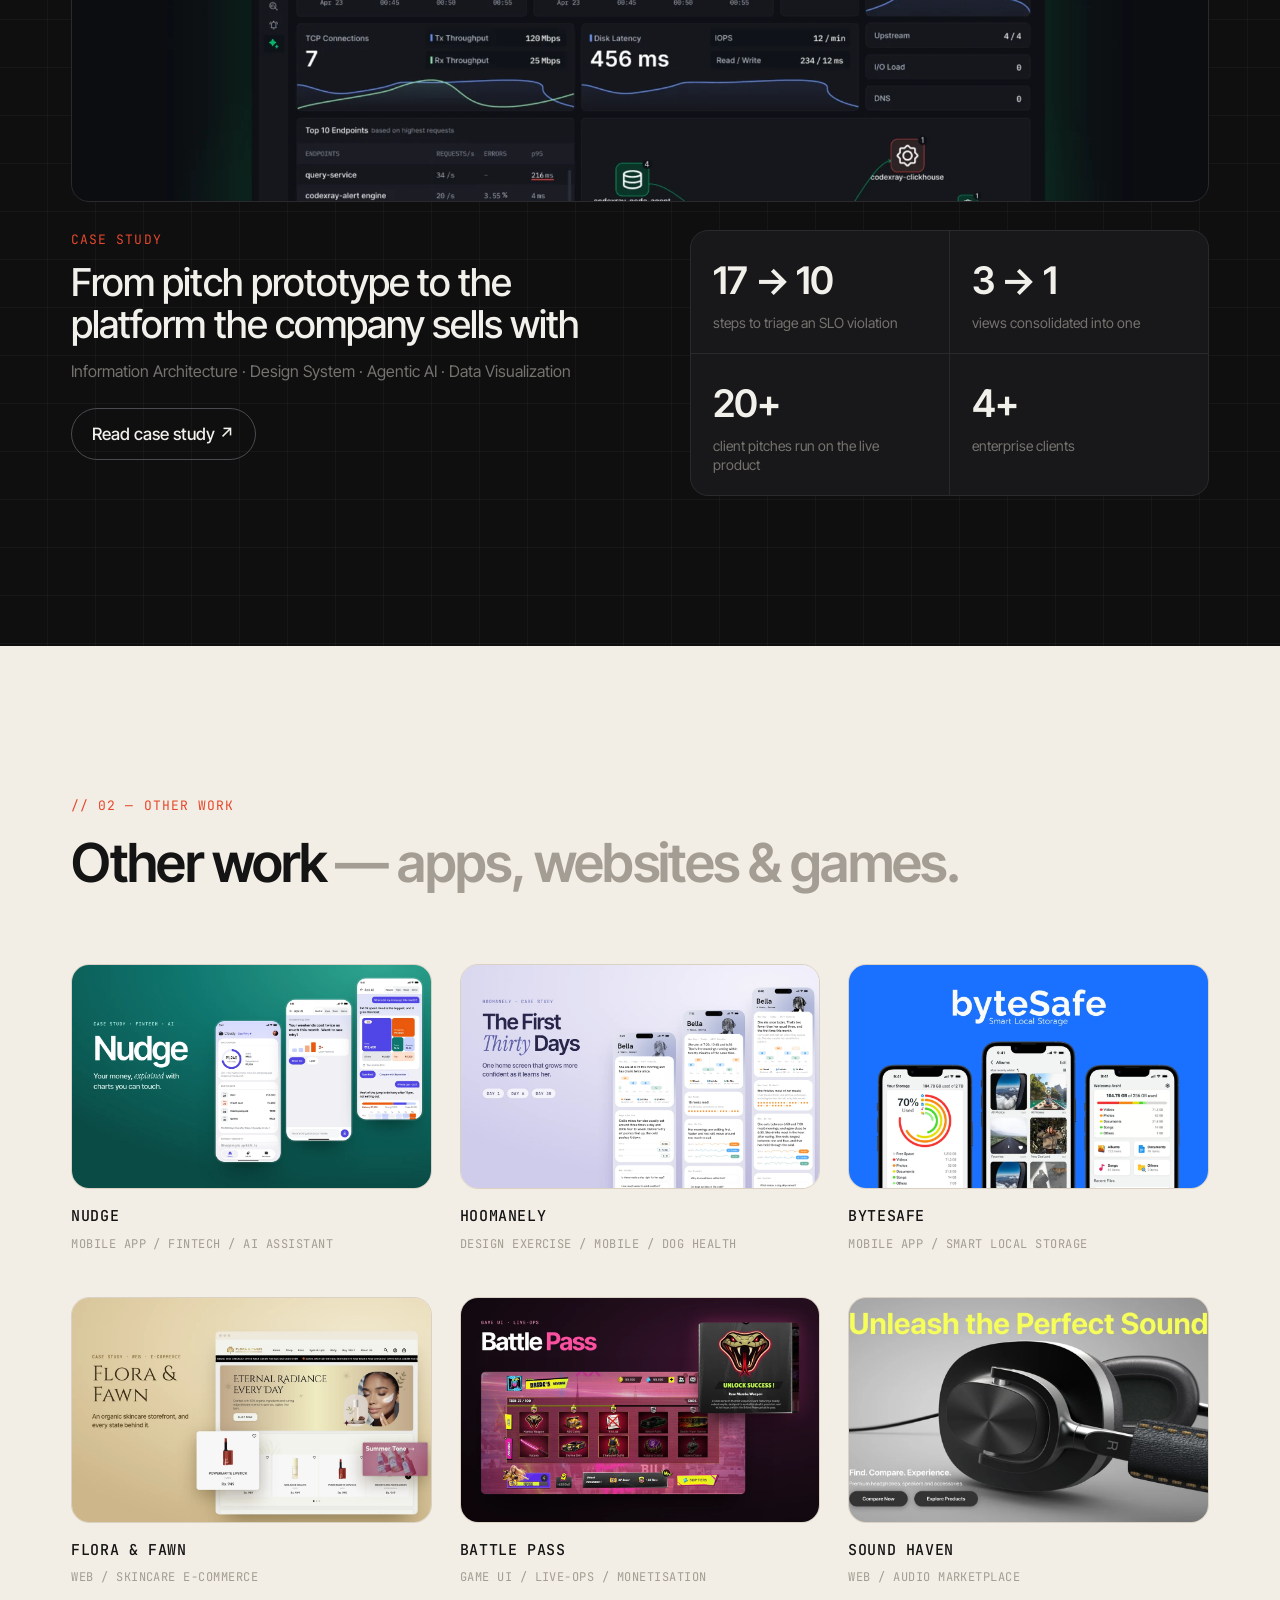
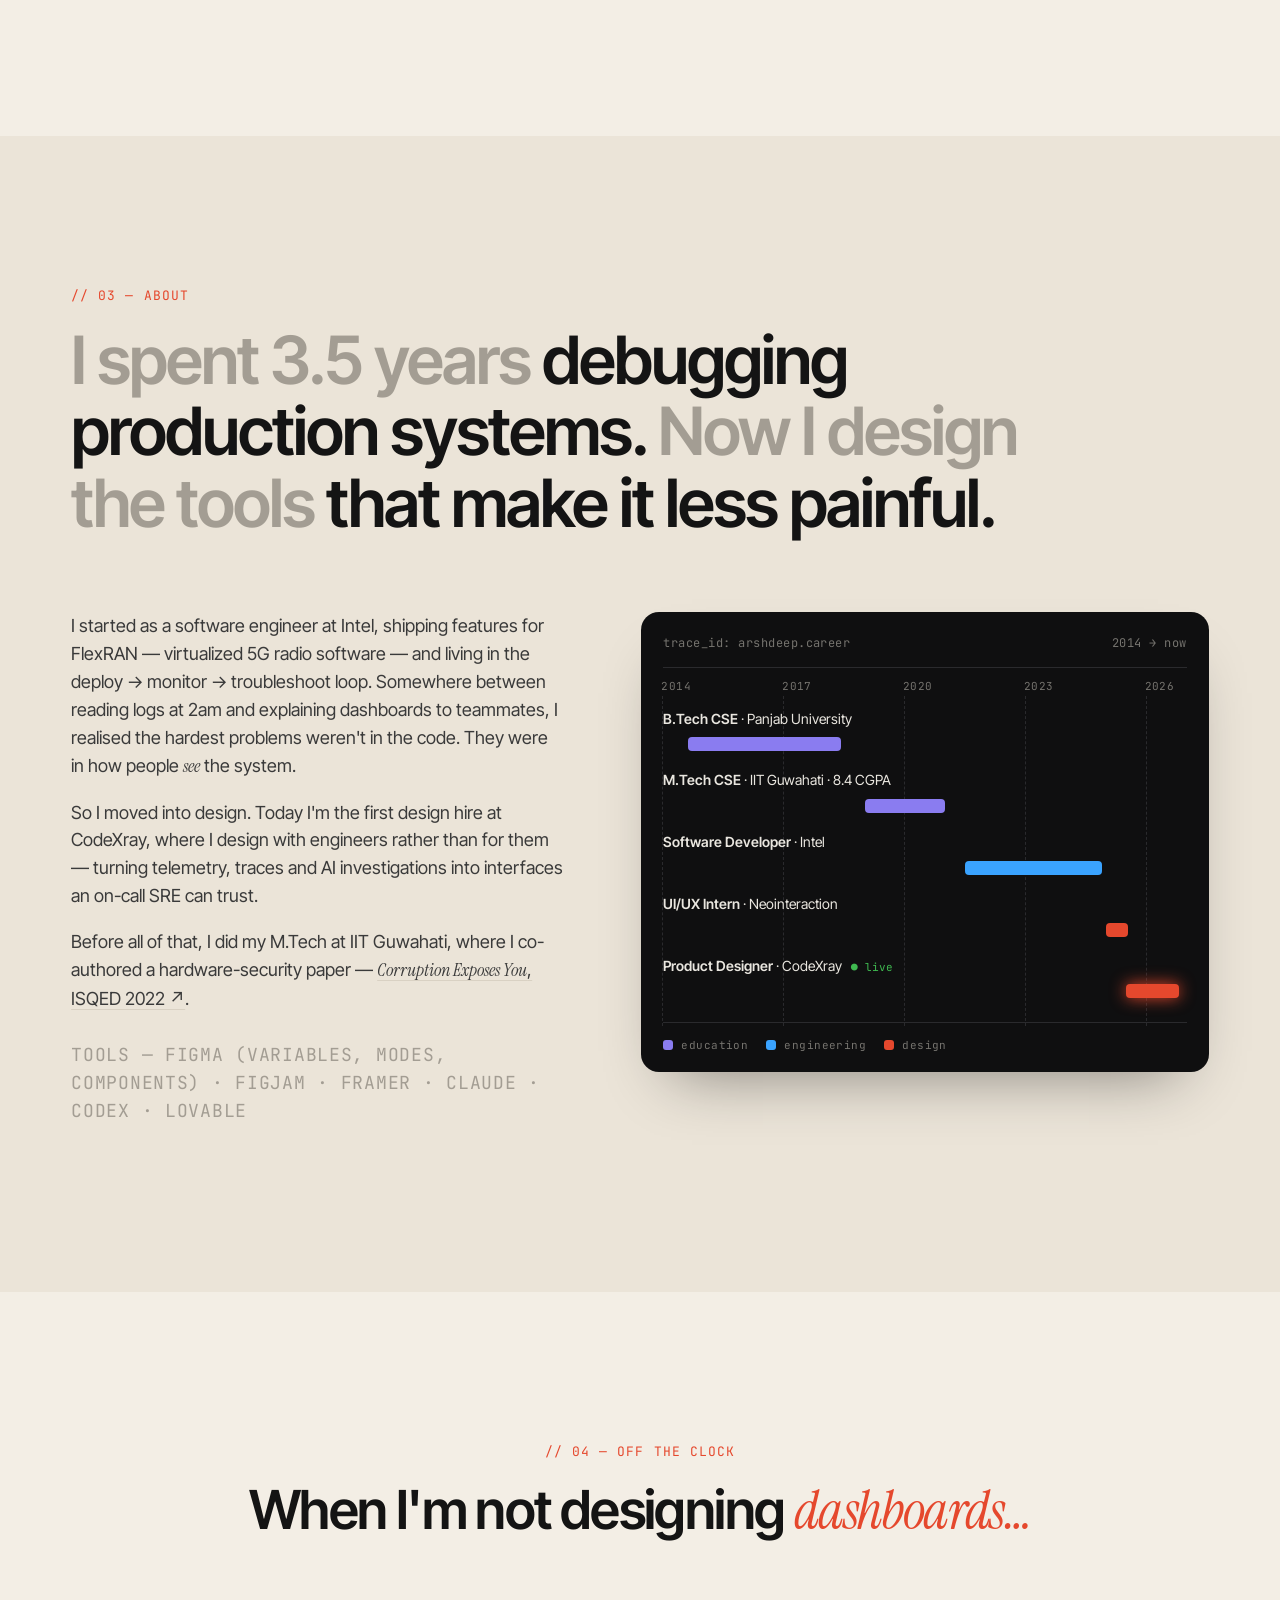
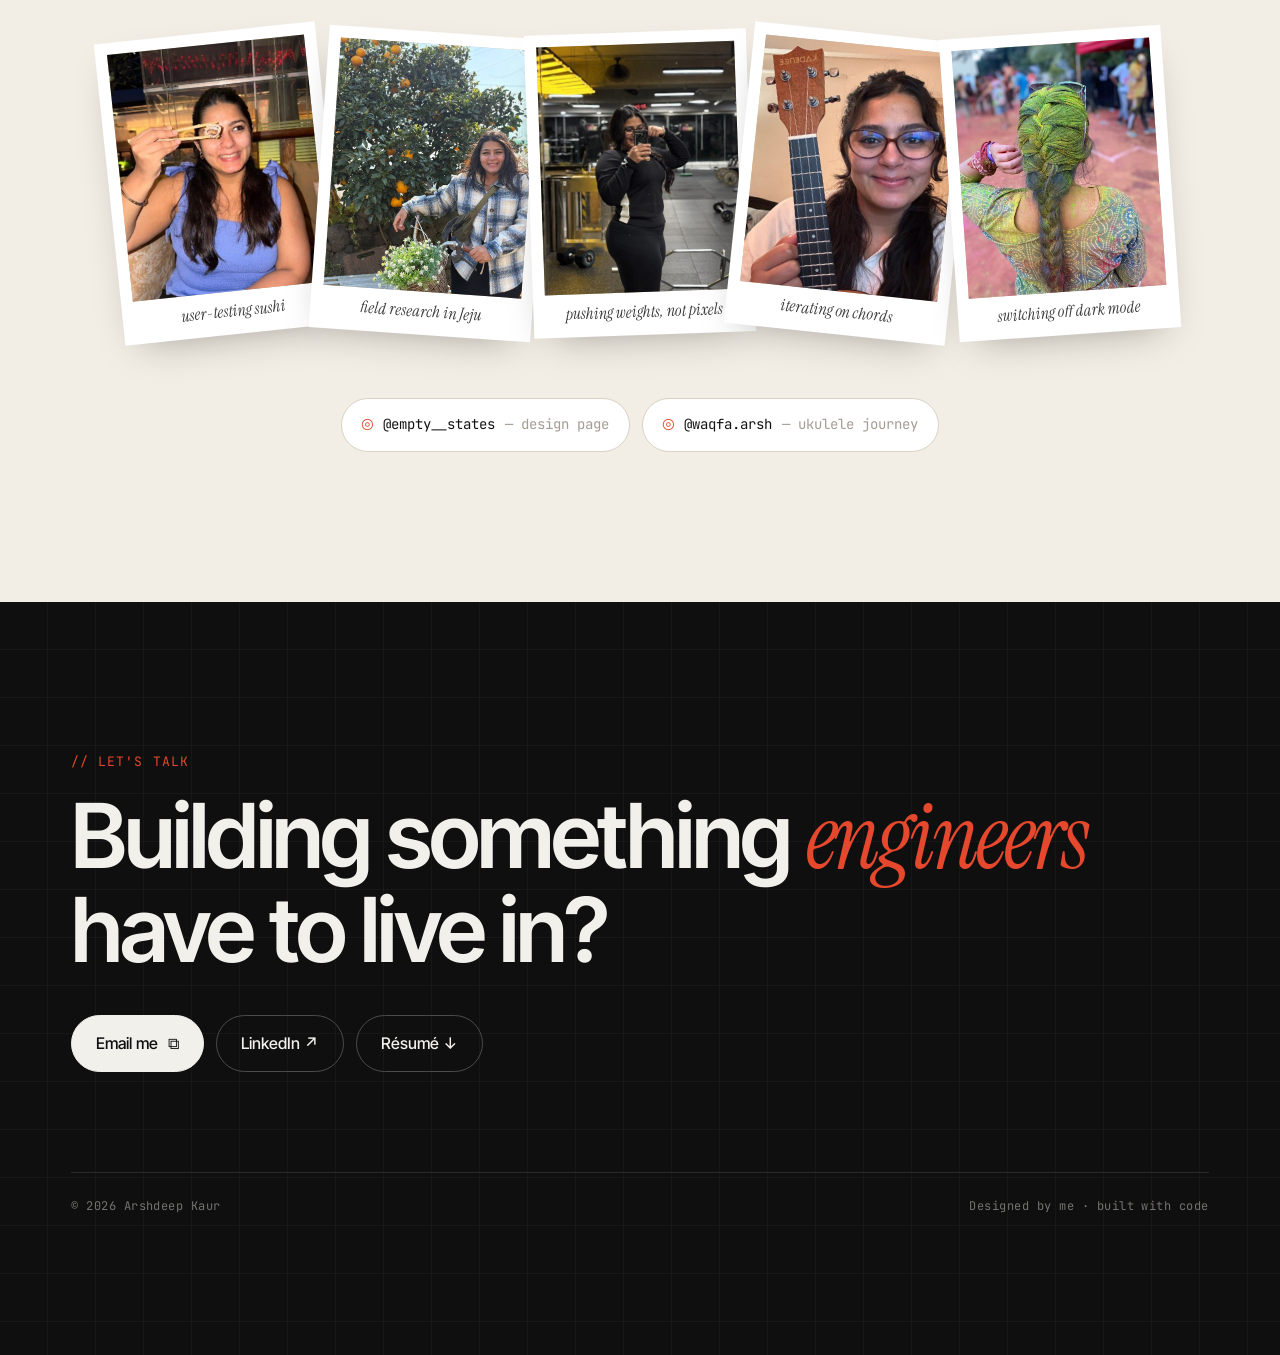
==== commit ce7e2022: "New Battle Pass cover, lavender Hoomanely cover back, cache-busting - Battle Pass cover composed at " ====
--- a/index.html
+++ b/index.html
@@ -8,7 +8,7 @@
   <link rel="preconnect" href="https://fonts.googleapis.com" />
   <link rel="preconnect" href="https://fonts.gstatic.com" crossorigin />
   <link href="https://fonts.googleapis.com/css2?family=Instrument+Serif:ital@0;1&family=Inter+Tight:wght@400;500;600;700&family=JetBrains+Mono:wght@400;500&display=swap" rel="stylesheet" />
-  <link rel="stylesheet" href="styles.css" />
+  <link rel="stylesheet" href="styles.css?v=7" />
 </head>
 <body>
 
@@ -128,8 +128,8 @@
             <h3>NUDGE</h3>
             <p class="mono">MOBILE APP / FINTECH / AI ASSISTANT</p>
           </a>
-          <a class="proj" href="hoomanely.html" target="_blank" rel="noopener" style="--c:#c0612f">
-            <div class="shot"><img src="assets/work/hoomanely-cover-2.webp" width="1200" height="750" alt="Hoomanely — The first thirty days of a dog health membership" loading="lazy" /></div>
+          <a class="proj" href="hoomanely.html" target="_blank" rel="noopener" style="--c:#6f73b4">
+            <div class="shot"><img src="assets/work/hoomanely-cover-lavender.webp" width="1200" height="750" alt="Hoomanely — The first thirty days of a dog health membership" loading="lazy" /></div>
             <h3>HOOMANELY</h3>
             <p class="mono">DESIGN EXERCISE / MOBILE / DOG HEALTH</p>
           </a>
@@ -143,8 +143,8 @@
             <h3>FLORA &amp; FAWN</h3>
             <p class="mono">WEB / SKINCARE E-COMMERCE</p>
           </a>
-          <a class="proj" href="battle-pass.html" target="_blank" rel="noopener" style="--c:#d6337f;--pos:15% center">
-            <div class="shot"><img src="assets/work/battle-pass.webp" width="1200" height="554" alt="Battle Pass — a seasonal reward system for a game" loading="lazy" /></div>
+          <a class="proj" href="battle-pass.html" target="_blank" rel="noopener" style="--c:#d6337f">
+            <div class="shot"><img src="assets/work/battle-pass-cover.webp" width="1200" height="750" alt="Battle Pass — a seasonal reward system for a game" loading="lazy" /></div>
             <h3>BATTLE PASS</h3>
             <p class="mono">GAME UI / LIVE-OPS / MONETISATION</p>
           </a>
@@ -309,6 +309,6 @@
 
   <div class="toast" role="status" aria-live="polite"></div>
 
-  <script src="script.js"></script>
+  <script src="script.js?v=7"></script>
 </body>
 </html>
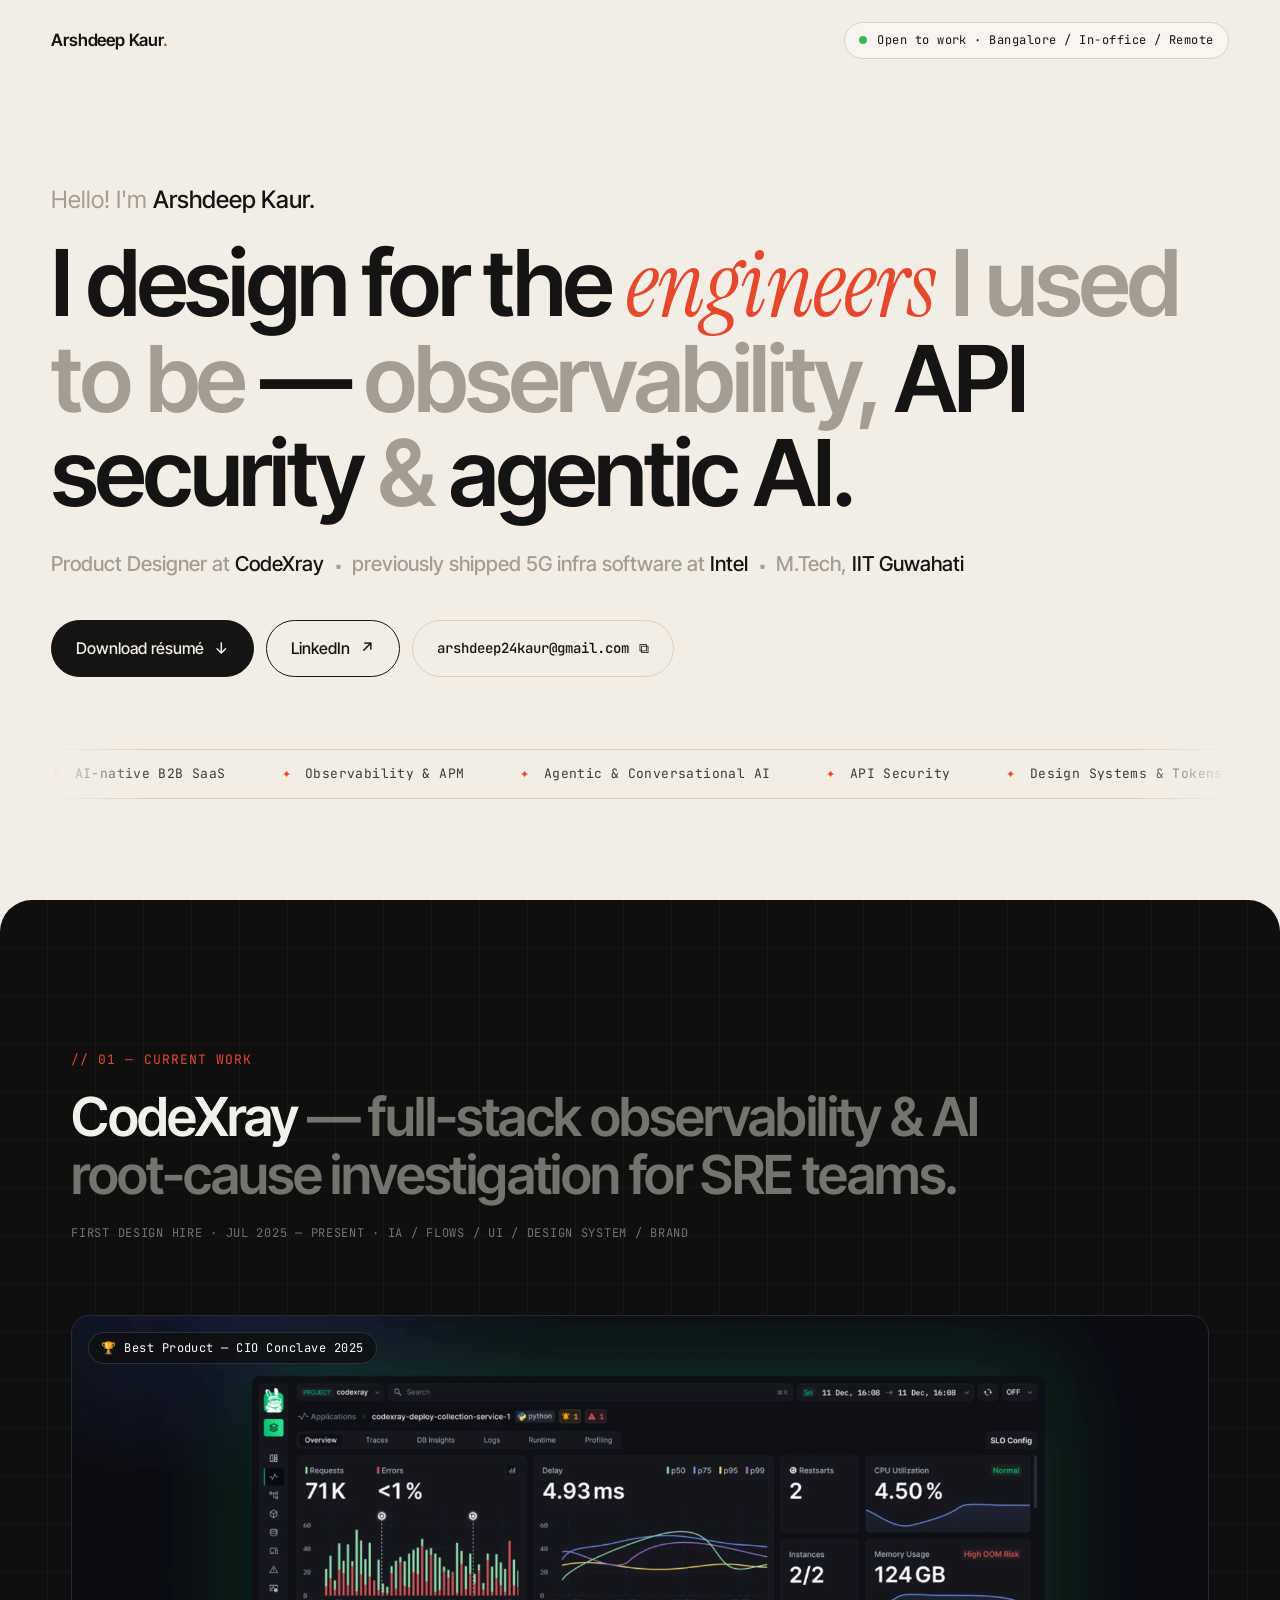
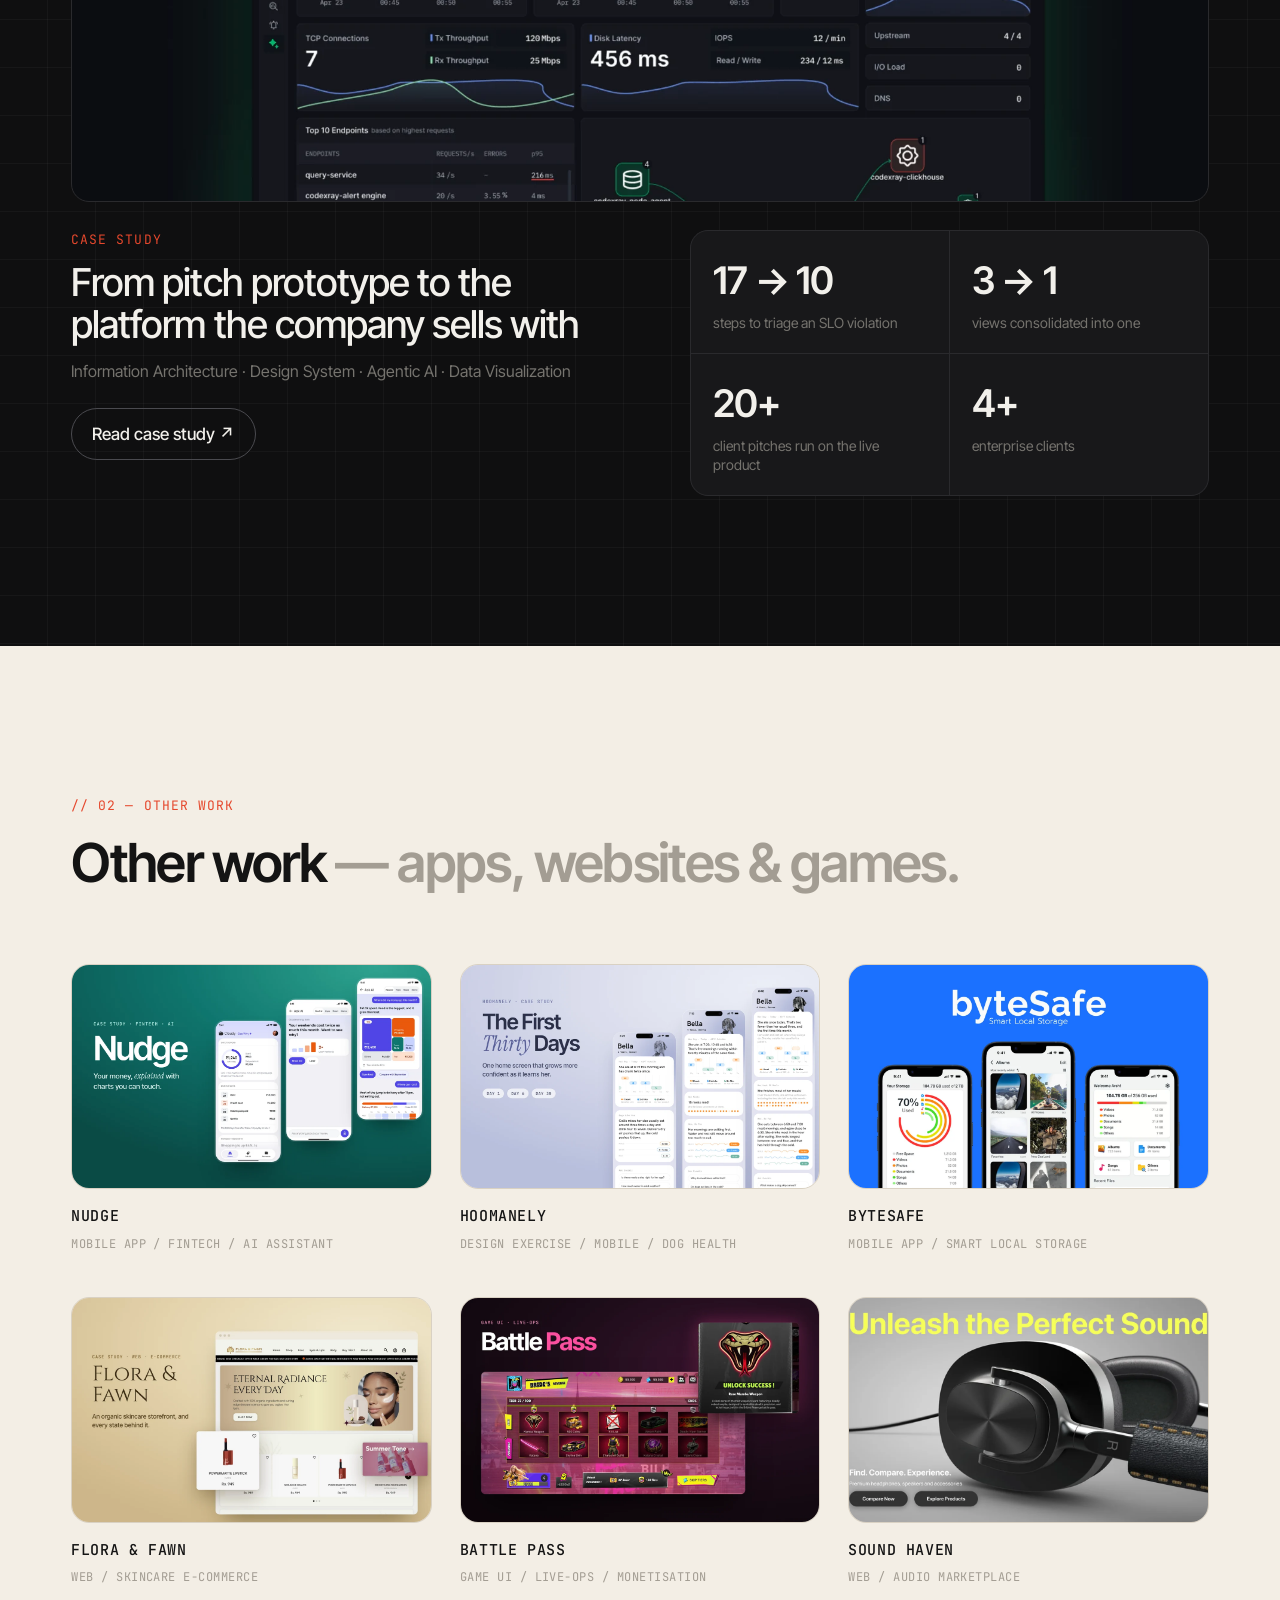
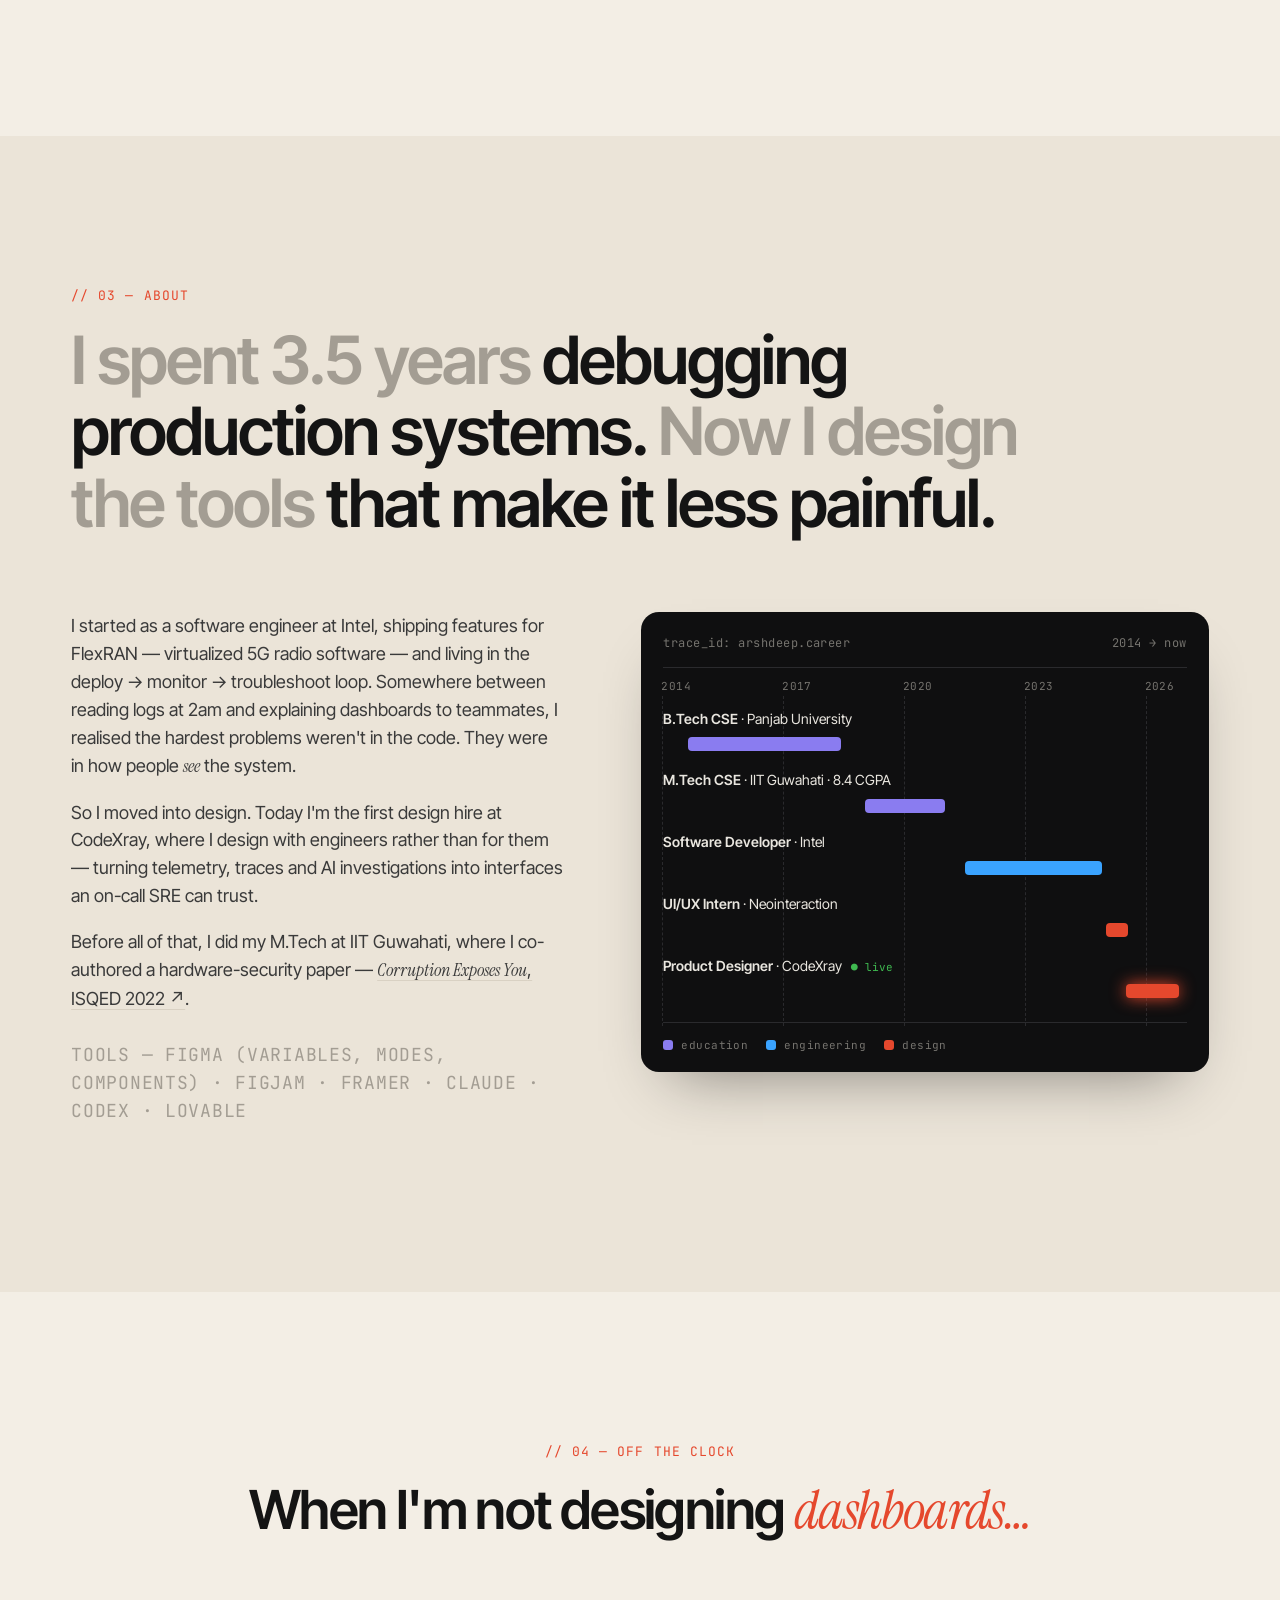
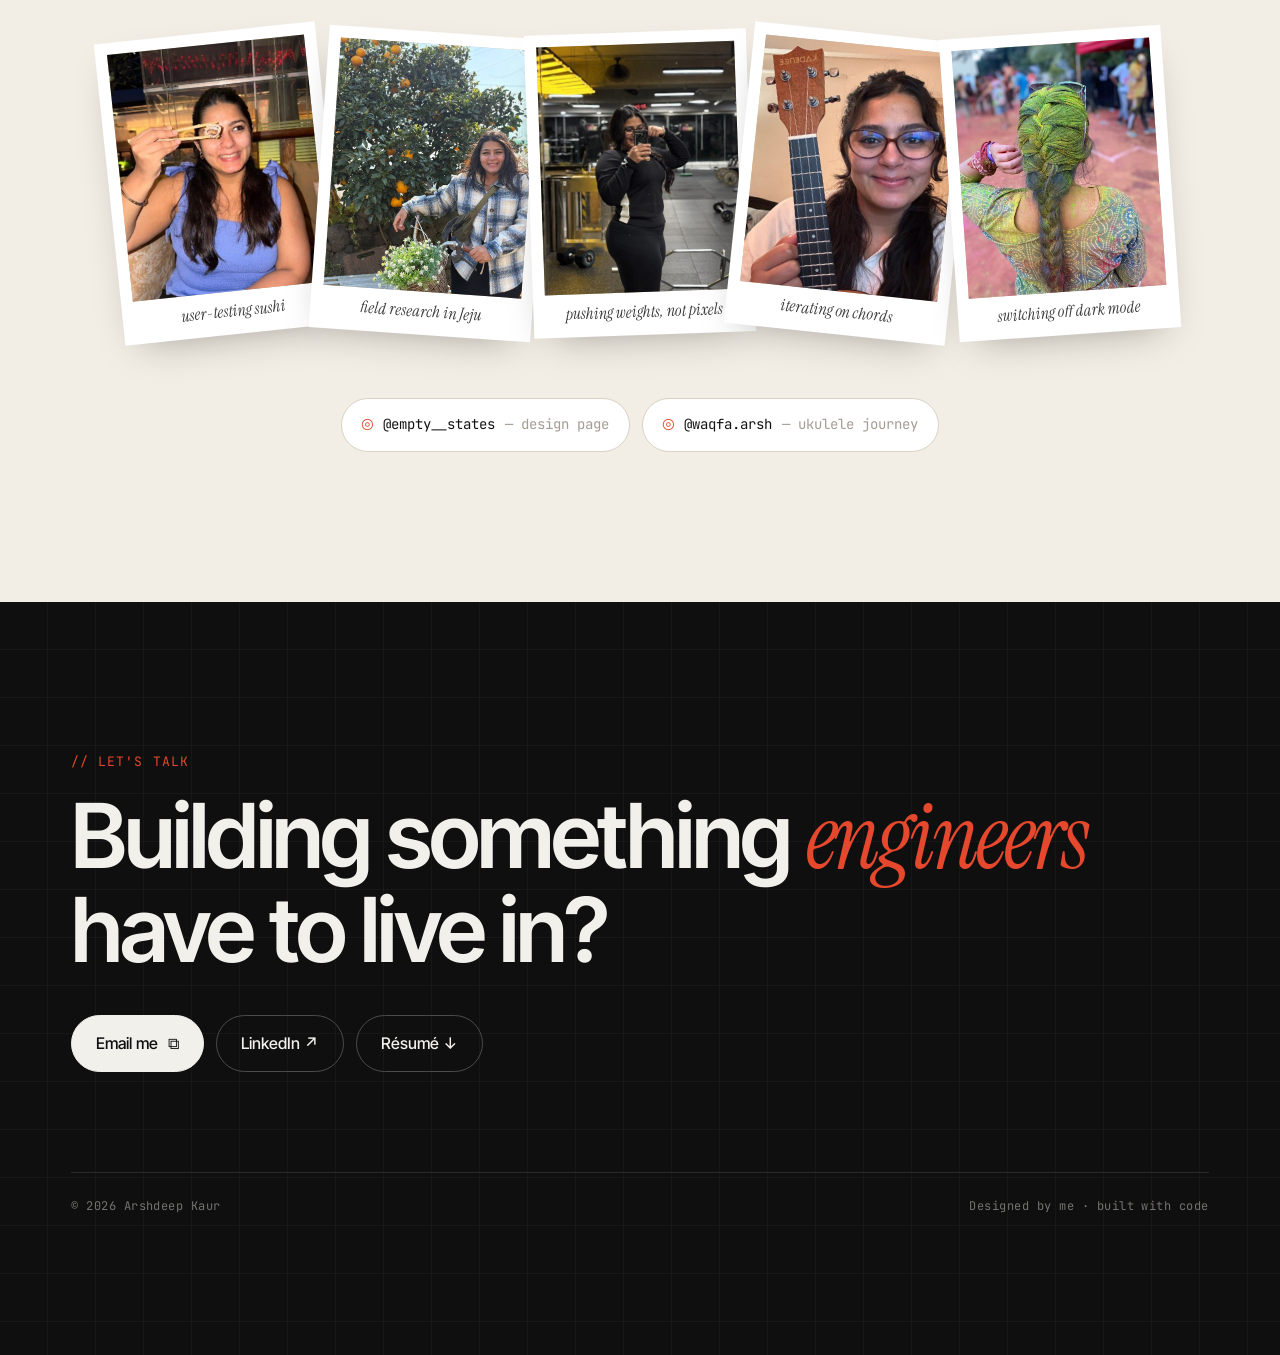
==== commit 3d7677a5: "Hoomanely cover and page stages in the app's own periwinkle-grey tone Co-Authored-By: Claude Opus 5." ====
--- a/index.html
+++ b/index.html
@@ -8,7 +8,7 @@
   <link rel="preconnect" href="https://fonts.googleapis.com" />
   <link rel="preconnect" href="https://fonts.gstatic.com" crossorigin />
   <link href="https://fonts.googleapis.com/css2?family=Instrument+Serif:ital@0;1&family=Inter+Tight:wght@400;500;600;700&family=JetBrains+Mono:wght@400;500&display=swap" rel="stylesheet" />
-  <link rel="stylesheet" href="styles.css?v=7" />
+  <link rel="stylesheet" href="styles.css?v=8" />
 </head>
 <body>
 
@@ -128,8 +128,8 @@
             <h3>NUDGE</h3>
             <p class="mono">MOBILE APP / FINTECH / AI ASSISTANT</p>
           </a>
-          <a class="proj" href="hoomanely.html" target="_blank" rel="noopener" style="--c:#6f73b4">
-            <div class="shot"><img src="assets/work/hoomanely-cover-lavender.webp" width="1200" height="750" alt="Hoomanely — The first thirty days of a dog health membership" loading="lazy" /></div>
+          <a class="proj" href="hoomanely.html" target="_blank" rel="noopener" style="--c:#59609a">
+            <div class="shot"><img src="assets/work/hoomanely-cover-periwinkle.webp" width="1200" height="750" alt="Hoomanely — The first thirty days of a dog health membership" loading="lazy" /></div>
             <h3>HOOMANELY</h3>
             <p class="mono">DESIGN EXERCISE / MOBILE / DOG HEALTH</p>
           </a>
@@ -309,6 +309,6 @@
 
   <div class="toast" role="status" aria-live="polite"></div>
 
-  <script src="script.js?v=7"></script>
+  <script src="script.js?v=8"></script>
 </body>
 </html>
